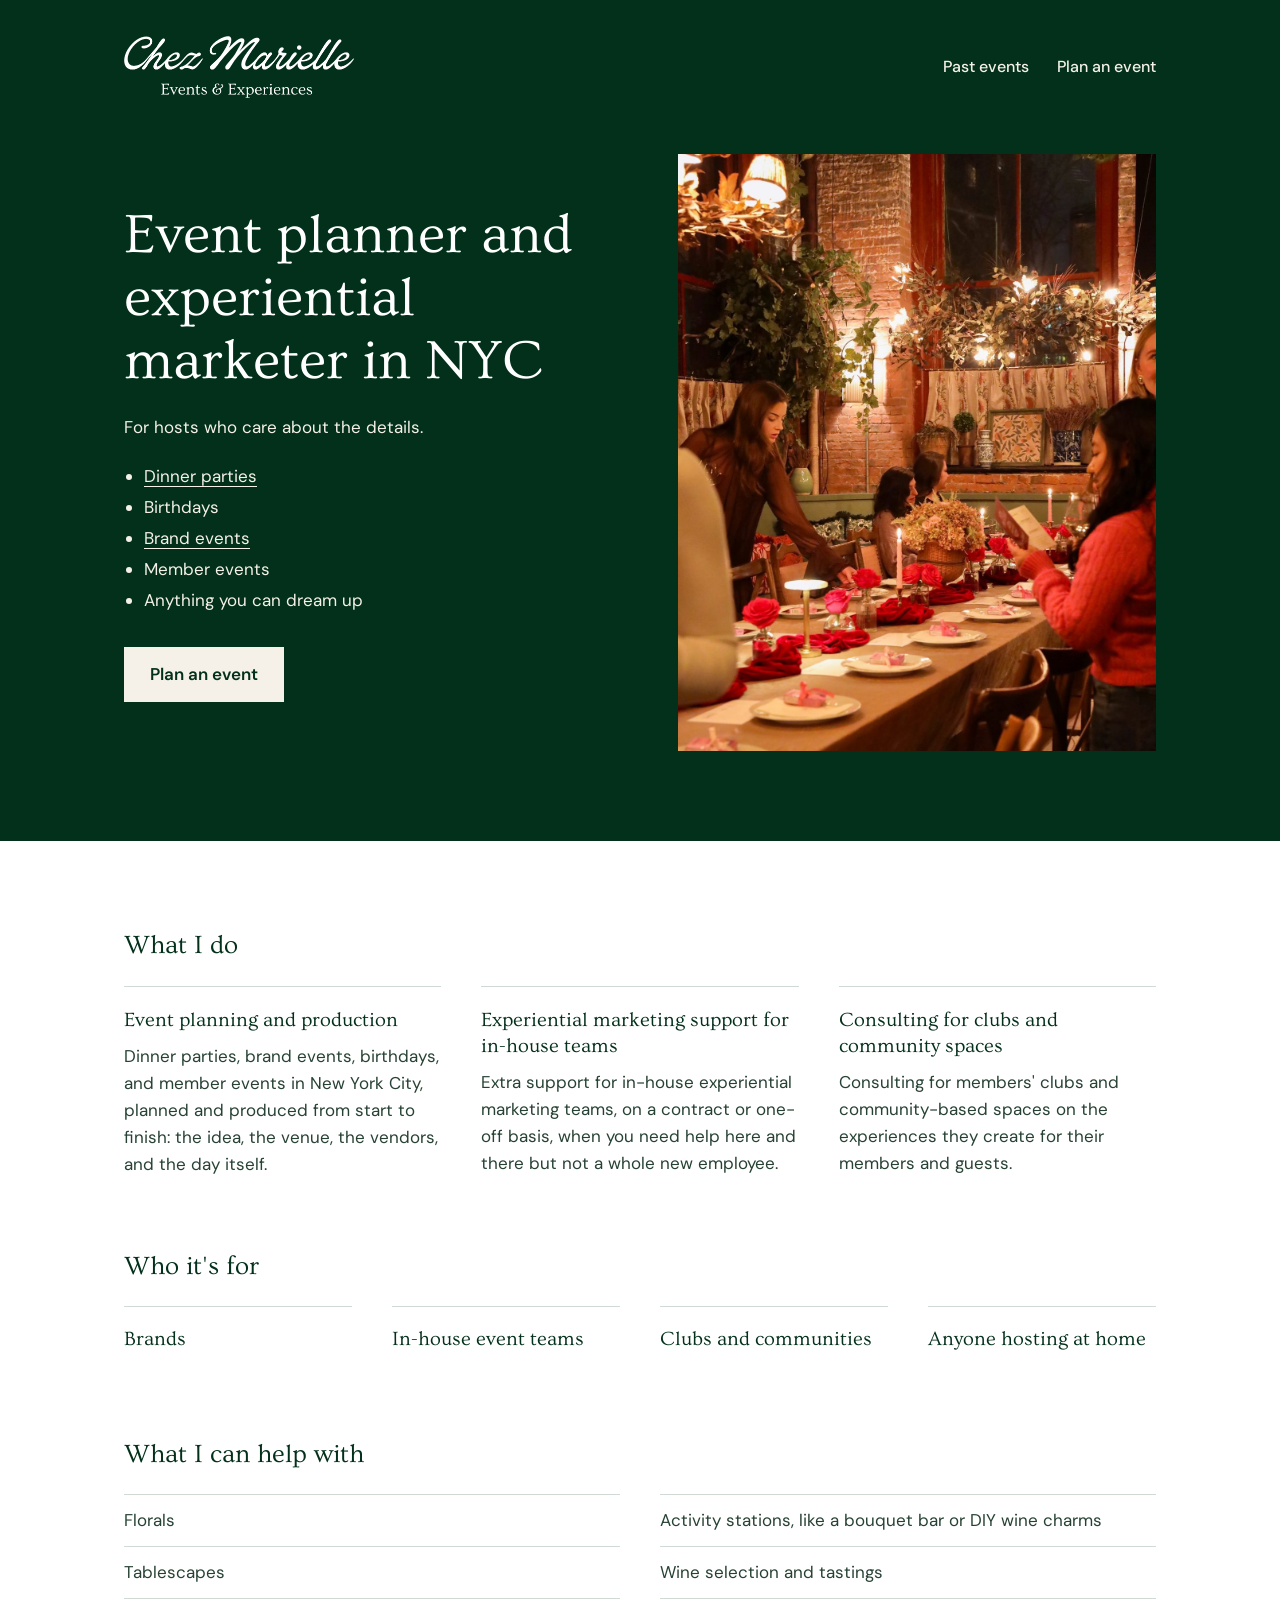
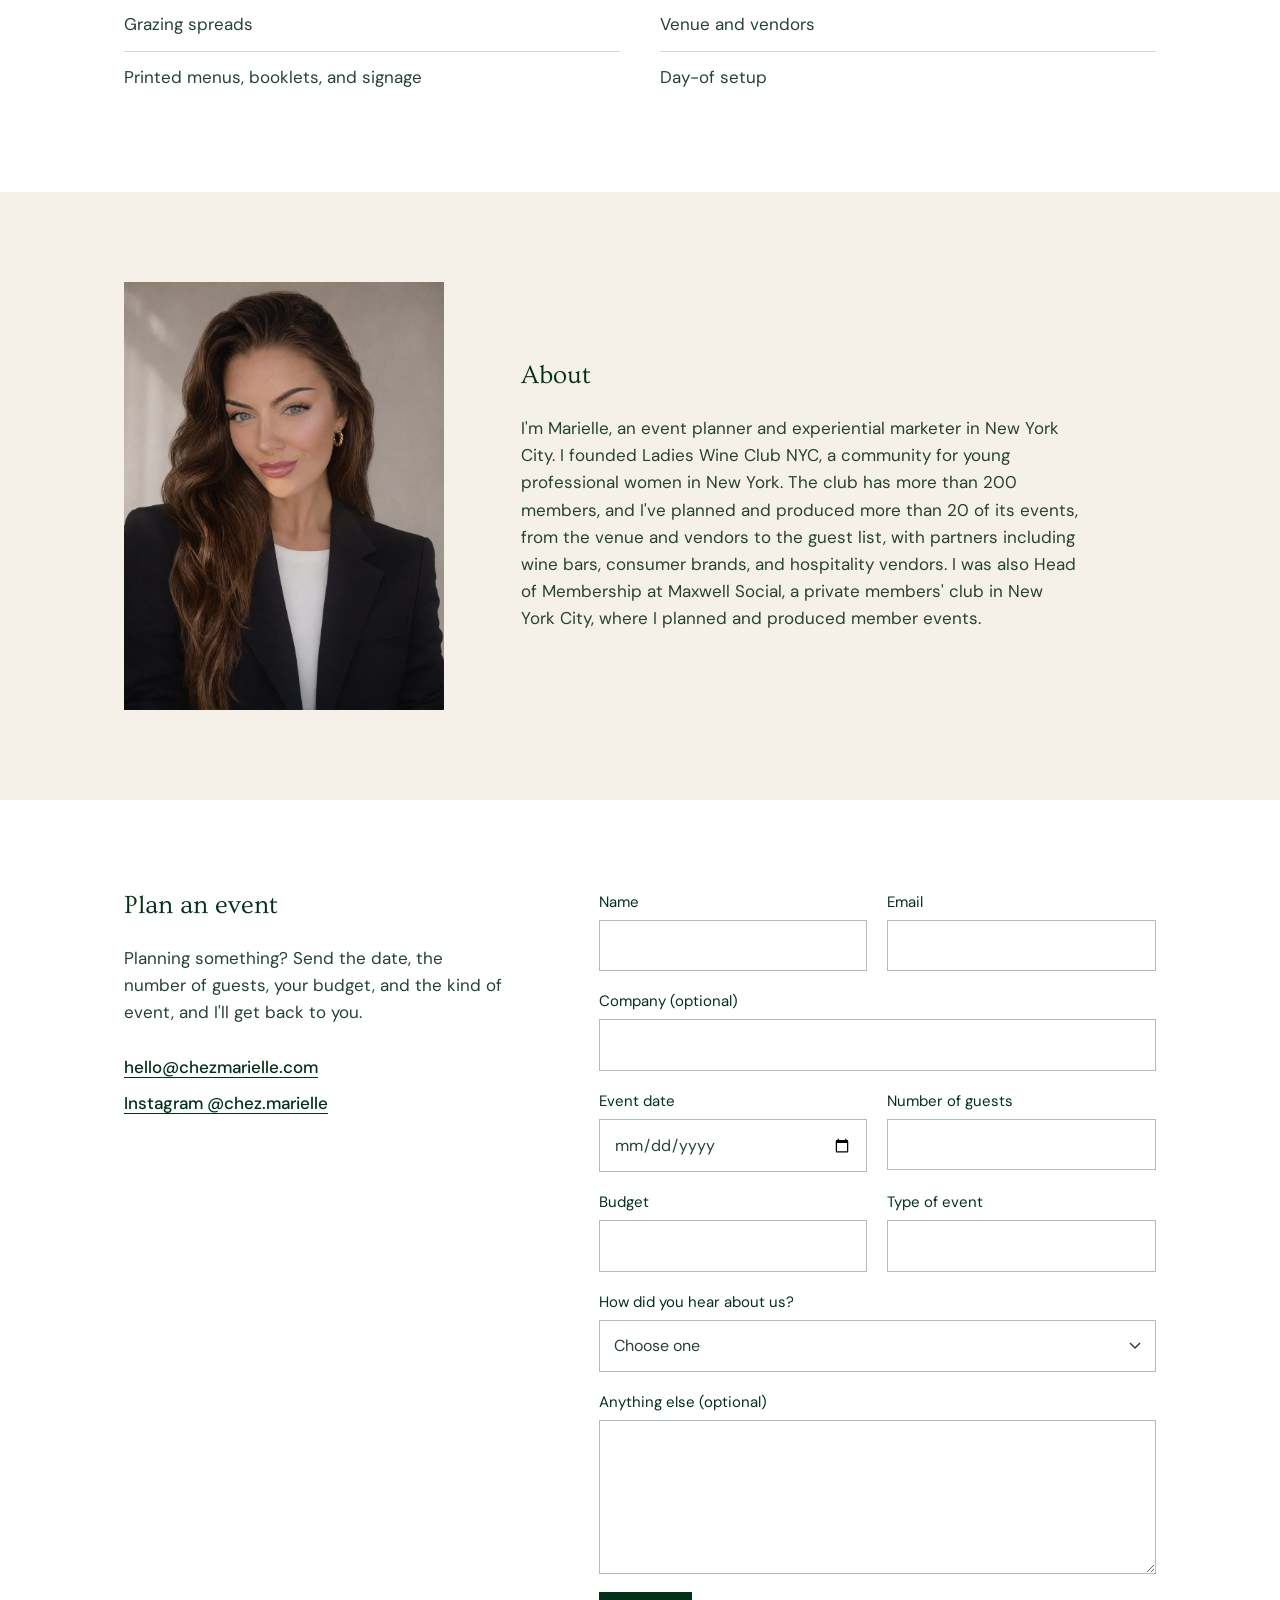
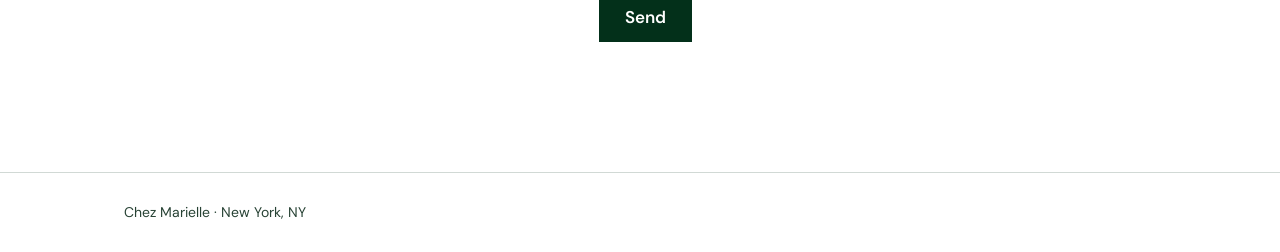
==== index.html @ 8a1fe919 "Brand dinners and experiential marketing page, linked from Brand events on the homepage, plus the ne" ====
<!doctype html>
<html lang="en">
<head>
  <meta charset="utf-8">
  <meta name="viewport" content="width=device-width, initial-scale=1">
  <title>Event planner and experiential marketer in NYC | Chez Marielle</title>
  <meta name="description" content="Event planning and experiential marketing in NYC: dinner parties, brand events, birthdays, and member events, from tablescapes and florals to day-of setup.">
  <link rel="canonical" href="https://chezmarielle.com/">
  <link rel="icon" href="/favicon.ico" sizes="any">
  <link rel="icon" type="image/png" sizes="192x192" href="/icon-192.png">
  <link rel="apple-touch-icon" href="/apple-touch-icon.png">
  <meta name="theme-color" content="#03301A">

  <meta property="og:type" content="website">
  <meta property="og:url" content="https://chezmarielle.com/">
  <meta property="og:title" content="Event planner and experiential marketer in NYC | Chez Marielle">
  <meta property="og:description" content="Event planning and experiential marketing in NYC: dinner parties, brand events, birthdays, and member events, from tablescapes and florals to day-of setup.">
  <meta property="og:image" content="https://chezmarielle.com/images/share.jpg">
  <meta name="twitter:card" content="summary_large_image">

  <link rel="preconnect" href="https://fonts.googleapis.com">
  <link rel="preconnect" href="https://fonts.gstatic.com" crossorigin>
  <link href="https://fonts.googleapis.com/css2?family=DM+Sans:opsz,wght@9..40,400;9..40,500;9..40,600&family=Ovo&display=swap" rel="stylesheet">
  <link rel="stylesheet" href="styles.css?v=5">

  <script type="application/ld+json">
  {
    "@context": "https://schema.org",
    "@type": "WebSite",
    "name": "Chez Marielle",
    "alternateName": "Chez Marielle Events & Experiences",
    "url": "https://chezmarielle.com/"
  }
  </script>
  <script type="application/ld+json">
  {
    "@context": "https://schema.org",
    "@type": "ProfessionalService",
    "@id": "https://chezmarielle.com/#business",
    "name": "Chez Marielle",
    "alternateName": "Chez Marielle Events & Experiences",
    "description": "Event planning and experiential marketing in New York City: dinner parties, brand events, birthdays, and member events, from tablescapes and florals to day-of setup.",
    "url": "https://chezmarielle.com/",
    "email": "hello@chezmarielle.com",
    "image": "https://chezmarielle.com/images/hero-table.jpg",
    "logo": "https://chezmarielle.com/images/chez-marielle-logo.png",
    "address": {
      "@type": "PostalAddress",
      "addressLocality": "New York",
      "addressRegion": "NY",
      "addressCountry": "US"
    },
    "areaServed": { "@type": "City", "name": "New York City" },
    "founder": { "@id": "https://chezmarielle.com/#marielle" },
    "sameAs": ["https://www.instagram.com/chez.marielle/"],
    "knowsAbout": ["Event planning", "Experiential marketing", "Event styling", "Dinner parties", "Brand events", "Member events", "Wine tastings", "Florals", "Tablescapes", "Grazing spreads"],
    "hasOfferCatalog": {
      "@type": "OfferCatalog",
      "name": "What I do",
      "itemListElement": [
        { "@type": "Offer", "itemOffered": { "@type": "Service", "name": "Event planning and production", "description": "Dinner parties, brand events, birthdays, and member events in New York City, planned and produced from start to finish: the idea, the venue, the vendors, and the day itself." } },
        { "@type": "Offer", "itemOffered": { "@type": "Service", "name": "Experiential marketing support for in-house teams", "description": "Extra support for in-house experiential marketing teams, on a contract or one-off basis." } },
        { "@type": "Offer", "itemOffered": { "@type": "Service", "name": "Consulting for clubs and community spaces", "description": "Consulting for members' clubs and community-based spaces on the experiences they create for their members and guests." } }
      ]
    }
  }
  </script>
  <script type="application/ld+json">
  {
    "@context": "https://schema.org",
    "@type": "Person",
    "@id": "https://chezmarielle.com/#marielle",
    "name": "Marielle Folan",
    "jobTitle": "Event planner and experiential marketer",
    "image": "https://chezmarielle.com/images/marielle-folan.jpg",
    "worksFor": { "@id": "https://chezmarielle.com/#business" },
    "description": "Founder of Ladies Wine Club NYC and former Head of Membership at Maxwell Social, a private members' club in New York City."
  }
  </script>
  <script>document.documentElement.classList.add('js');</script>
</head>
<body>

<header class="hero">
  <div class="wrap">
    <div class="topbar">
      <a class="logo" href="/"><img src="images/chez-marielle-logo.png" alt="Chez Marielle Events &amp; Experiences" width="912" height="247"></a>
      <button class="nav-toggle" type="button" aria-expanded="false" aria-controls="site-nav" aria-label="Menu"><span></span><span></span><span></span></button>
      <nav class="nav" id="site-nav" aria-label="Main">
        <a href="/past-events/">Past events</a>
        <a href="#plan">Plan an event</a>
      </nav>
    </div>

    <div class="hero-grid">
      <div class="hero-text">
        <h1>Event planner and experiential marketer in NYC</h1>
        <p class="hero-line">For hosts who care about the details.</p>
        <ul class="event-types">
          <li><a href="/private-dinners/">Dinner parties</a></li>
          <li>Birthdays</li>
          <li><a href="/brand-events/">Brand events</a></li>
          <li>Member events</li>
          <li>Anything you can dream up</li>
        </ul>
        <a class="button" href="#plan">Plan an event</a>
      </div>
      <figure class="hero-photo">
        <img src="images/hero-table.jpg" width="1200" height="1800" fetchpriority="high"
             alt="A long dinner table set with red roses, taper candles, and a small gift on every plate">
      </figure>
    </div>
  </div>
</header>

<main>

  <section class="services" aria-labelledby="what-i-do">
    <div class="wrap">
      <h2 id="what-i-do">What I do</h2>
      <div class="cols three">
        <article>
          <h3>Event planning and production</h3>
          <p>Dinner parties, brand events, birthdays, and member events in New York City, planned and produced from start to finish: the idea, the venue, the vendors, and the day itself.</p>
        </article>
        <article>
          <h3>Experiential marketing support for in-house teams</h3>
          <p>Extra support for in-house experiential marketing teams, on a contract or one-off basis, when you need help here and there but not a whole new employee.</p>
        </article>
        <article>
          <h3>Consulting for clubs and community spaces</h3>
          <p>Consulting for members' clubs and community-based spaces on the experiences they create for their members and guests.</p>
        </article>
      </div>

      <div class="block">
        <h2 id="who-its-for">Who it's for</h2>
        <ul class="tags">
          <li>Brands</li>
          <li>In-house event teams</li>
          <li>Clubs and communities</li>
          <li>Anyone hosting at home</li>
        </ul>
      </div>

      <div class="block">
        <h2 id="help">What I can help with</h2>
        <ul class="help-list">
          <li>Florals</li>
          <li>Tablescapes</li>
          <li>Grazing spreads</li>
          <li>Printed menus, booklets, and signage</li>
          <li>Activity stations, like a bouquet bar or DIY wine charms</li>
          <li>Wine selection and tastings</li>
          <li>Venue and vendors</li>
          <li>Day-of setup</li>
        </ul>
      </div>
    </div>
  </section>

  <section class="about" aria-labelledby="about">
    <div class="wrap about-grid">
      <figure class="about-photo">
        <img src="images/marielle-folan.jpg" width="896" height="1200" alt="Marielle Folan" loading="lazy">
      </figure>
      <div>
        <h2 id="about">About</h2>
        <p>I'm Marielle, an event planner and experiential marketer in New York City. I founded Ladies Wine Club NYC, a community for young professional women in New York. The club has more than 200 members, and I've planned and produced more than 20 of its events, from the venue and vendors to the guest list, with partners including wine bars, consumer brands, and hospitality vendors. I was also Head of Membership at Maxwell Social, a private members' club in New York City, where I planned and produced member events.</p>
      </div>
    </div>
  </section>

  <section class="contact" id="plan" aria-labelledby="plan-heading">
    <div class="wrap contact-grid">
      <div class="contact-intro">
        <h2 id="plan-heading">Plan an event</h2>
        <p>Planning something? Send the date, the number of guests, your budget, and the kind of event, and I'll get back to you.</p>
        <ul class="links">
          <li><a href="mailto:hello@chezmarielle.com">hello@chezmarielle.com</a></li>
          <li><a href="https://www.instagram.com/chez.marielle/" rel="me">Instagram @chez.marielle</a></li>
        </ul>
      </div>

      <form class="inquiry" id="inquiry" novalidate>
        <input type="checkbox" name="botcheck" class="honeypot" tabindex="-1" autocomplete="off" aria-hidden="true">
        <div class="field half"><label for="f-name">Name</label><input id="f-name" name="name" type="text" autocomplete="name" required></div>
        <div class="field half"><label for="f-email">Email</label><input id="f-email" name="email" type="email" autocomplete="email" required></div>
        <div class="field"><label for="f-company">Company (optional)</label><input id="f-company" name="company" type="text" autocomplete="organization"></div>
        <div class="field half"><label for="f-date">Event date</label><input id="f-date" name="event_date" type="date"></div>
        <div class="field half"><label for="f-guests">Number of guests</label><input id="f-guests" name="number_of_guests" type="text" inputmode="numeric"></div>
        <div class="field half"><label for="f-budget">Budget</label><input id="f-budget" name="budget" type="text"></div>
        <div class="field half"><label for="f-type">Type of event</label><input id="f-type" name="type_of_event" type="text"></div>
        <div class="field"><label for="f-heard">How did you hear about us?</label>
          <select id="f-heard" name="how_did_you_hear" required>
            <option value="">Choose one</option>
            <option>Google</option>
            <option>Instagram</option>
            <option>Friend</option>
            <option>An event</option>
            <option>Other</option>
          </select>
        </div>
        <div class="field" id="field-referred" hidden><label for="f-referred">Who referred you?</label><input id="f-referred" name="referred_by" type="text" required disabled></div>
        <div class="field" id="field-event" hidden><label for="f-event">Tell us more</label><input id="f-event" name="which_event" type="text" required disabled></div>
        <div class="field" id="field-heard-other" hidden><label for="f-heard-other">Tell us more</label><input id="f-heard-other" name="heard_about_us_other" type="text" required disabled></div>
        <div class="field"><label for="f-message">Anything else (optional)</label><textarea id="f-message" name="message" rows="5"></textarea></div>
        <div class="field">
          <button class="button dark" type="submit">Send</button>
          <p class="form-status" role="status" aria-live="polite"></p>
        </div>
      </form>
    </div>
  </section>

</main>

<footer class="footer">
  <div class="wrap">Chez Marielle · New York, NY</div>
</footer>

<script src="main.js?v=3" defer></script>
</body>
</html>
---- styles.css ----
/* Chez Marielle — colours and fonts carried over from the Canva site */
:root {
  --green: #03301A;
  --cream: #F5F1E8;
  --ink: #274234;
  --white: #FFFFFF;
  --line: rgba(3, 48, 26, 0.18);
  --serif: 'Ovo', Georgia, 'Times New Roman', serif;
  --sans: 'DM Sans', system-ui, -apple-system, 'Segoe UI', sans-serif;
  --gutter: clamp(20px, 5vw, 64px);
  --section: clamp(56px, 7vw, 96px);
}

* { box-sizing: border-box; }
html { scroll-behavior: smooth; }
body {
  margin: 0;
  font-family: var(--sans);
  font-size: 17px;
  line-height: 1.6;
  color: var(--ink);
  background: var(--white);
  -webkit-font-smoothing: antialiased;
}
img { display: block; max-width: 100%; height: auto; }
figure { margin: 0; }
h1, h2, h3 { font-family: var(--serif); font-weight: 400; color: var(--green); margin: 0; }
h2 { font-size: 26px; line-height: 1.2; margin-bottom: 24px; }
h3 { font-size: 20px; line-height: 1.3; margin-bottom: 10px; }
p { margin: 0; }
a { color: inherit; }

.wrap { max-width: 1160px; margin: 0 auto; padding: 0 var(--gutter); }

/* Buttons */
.button {
  display: inline-block;
  font-family: var(--sans);
  font-size: 17px;
  font-weight: 600;
  text-decoration: none;
  background: var(--cream);
  color: var(--green);
  border: 0;
  padding: 14px 26px;
  cursor: pointer;
}
.button.dark { background: var(--green); color: var(--white); }
.button:focus-visible, a:focus-visible, input:focus-visible, textarea:focus-visible, select:focus-visible { outline: 2px solid #8A7652; outline-offset: 2px; }

/* Hero */
.hero { background: var(--green); color: var(--cream); padding: 36px 0 var(--section); }
.logo img { width: 230px; }
.topbar { display: flex; align-items: center; justify-content: space-between; gap: 24px; }
.nav { display: flex; gap: 28px; }
.nav a { color: var(--cream); text-decoration: none; font-weight: 500; font-size: 16px; }
.nav a:hover, .nav a[aria-current="page"] { text-decoration: underline; text-underline-offset: 6px; }

/* Menu button: phone only */
.nav-toggle {
  display: none;
  flex-direction: column;
  justify-content: center;
  gap: 6px;
  width: 44px;
  height: 44px;
  padding: 10px;
  margin-right: -10px;
  background: none;
  border: 0;
  cursor: pointer;
}
.nav-toggle span { display: block; height: 2px; background: var(--cream); transition: transform 0.2s, opacity 0.2s; }
.nav-toggle[aria-expanded="true"] span:nth-child(1) { transform: translateY(8px) rotate(45deg); }
.nav-toggle[aria-expanded="true"] span:nth-child(2) { opacity: 0; }
.nav-toggle[aria-expanded="true"] span:nth-child(3) { transform: translateY(-8px) rotate(-45deg); }
.nav-toggle:focus-visible { outline: 2px solid #8A7652; outline-offset: 2px; }
.hero-grid {
  display: grid;
  grid-template-columns: 1fr 1fr;
  gap: clamp(32px, 6vw, 88px);
  align-items: center;
  margin-top: clamp(32px, 5vw, 56px);
}
.hero h1 { color: var(--white); font-size: clamp(38px, 5vw, 56px); line-height: 1.13; }
.hero-line { margin-top: 20px; }
.event-types { margin: 22px 0 32px; padding-left: 20px; }
.event-types li { margin: 4px 0; }
.event-types a { color: inherit; text-underline-offset: 4px; }
.hero-photo img { width: 100%; aspect-ratio: 4 / 5; object-fit: cover; object-position: center 40%; }

/* What I do / Who it's for / What I can help with */
.services { padding: var(--section) 0; }
.cols { display: grid; gap: 40px; }
.cols.three { grid-template-columns: repeat(3, 1fr); }
.cols article { border-top: 1px solid var(--line); padding-top: 20px; }
.block { margin-top: clamp(48px, 6vw, 72px); }
.tags, .help-list { list-style: none; margin: 0; padding: 0; display: grid; column-gap: 40px; }
.tags { grid-template-columns: repeat(4, 1fr); }
.help-list { grid-template-columns: 1fr 1fr; grid-auto-flow: column; grid-template-rows: repeat(4, auto); }
.tags li, .help-list li { padding: 12px 0; border-top: 1px solid var(--line); }
.tags li { font-family: var(--serif); font-size: 20px; color: var(--green); padding-top: 16px; }

/* Past events page */
.page-head { background: var(--green); color: var(--cream); padding: 36px 0 clamp(40px, 5vw, 64px); }
.page-head h1 { color: var(--white); font-size: clamp(38px, 5vw, 56px); line-height: 1.13; margin-top: clamp(32px, 5vw, 56px); }
.event { padding: var(--section) 0; }
.event:nth-of-type(even) { background: var(--cream); }
.event-text { max-width: 680px; margin-bottom: 32px; }
.event .loc { display: flex; align-items: center; gap: 6px; font-size: 15px; font-weight: 500; color: #8A7652; margin-bottom: 8px; }
.event .loc svg { width: 1em; height: 1em; flex: none; }
.event h2 { font-size: clamp(28px, 3.4vw, 38px); margin-bottom: 8px; }
.event .details { font-size: 15px; color: #8A7652; margin-bottom: 16px; }
.mosaic { display: grid; grid-template-columns: repeat(4, 1fr); gap: 12px; }
.mosaic img { width: 100%; aspect-ratio: 4 / 5; object-fit: cover; }
.mosaic .lead { grid-column: span 2; grid-row: span 2; height: 100%; aspect-ratio: auto; }
.mosaic .wide { grid-column: span 2; height: 100%; aspect-ratio: auto; }
.mosaic.pair img { grid-column: span 2; }
.mosaic.trio { grid-template-columns: repeat(3, 1fr); }

/* About */
.about { background: var(--cream); padding: var(--section) 0; }
.about-grid { display: grid; grid-template-columns: 320px 1fr; gap: clamp(32px, 6vw, 80px); align-items: center; }
.about-photo img { width: 100%; }
.about p { max-width: 560px; }

/* Plan an event */
.contact { padding: var(--section) 0; }
.contact-grid { display: grid; grid-template-columns: 1fr 1.4fr; gap: clamp(32px, 6vw, 80px); align-items: start; }
.contact-intro p { max-width: 380px; }
.contact-line { max-width: 520px; margin-bottom: 28px; }
.links { list-style: none; padding: 0; margin: 28px 0 0; }
.links li { margin: 8px 0; }
.links a { color: var(--green); font-weight: 500; text-underline-offset: 4px; }

.inquiry { display: grid; grid-template-columns: 1fr 1fr; gap: 18px 20px; }
.field { grid-column: 1 / -1; display: flex; flex-direction: column; }
.field[hidden] { display: none; }
.field.half { grid-column: span 1; }
label { font-size: 15px; color: var(--green); margin-bottom: 6px; }
input, textarea, select {
  font: inherit;
  font-size: 16px;
  color: var(--ink);
  border: 1px solid rgba(39, 66, 52, 0.35);
  border-radius: 0;
  padding: 12px 14px;
  background: var(--white);
  width: 100%;
}
textarea { resize: vertical; }
select {
  appearance: none;
  -webkit-appearance: none;
  padding-right: 40px;
  background: var(--white) url("data:image/svg+xml,%3Csvg xmlns='http://www.w3.org/2000/svg' width='12' height='8' viewBox='0 0 12 8'%3E%3Cpath d='M1 1l5 5 5-5' fill='none' stroke='%23274234' stroke-width='1.5'/%3E%3C/svg%3E") no-repeat right 14px center;
}
.honeypot { position: absolute; left: -9999px; width: 1px; height: 1px; opacity: 0; }
.field .button { align-self: flex-start; }
.form-status { margin-top: 14px; min-height: 1.6em; }

/* Service pages: numbered steps and the closing call to action */
.steps { list-style: none; margin: 0; padding: 0; display: grid; grid-template-columns: repeat(4, 1fr); gap: 40px; counter-reset: step; }
.steps li { border-top: 1px solid var(--line); padding-top: 20px; counter-increment: step; }
.steps li::before { content: counter(step); display: block; font-family: var(--serif); font-size: 28px; color: var(--green); margin-bottom: 8px; }
.hero-cta { margin-top: 32px; }
.hero-pair { display: grid; grid-template-columns: 1fr 1fr; gap: 12px; }
.hero-pair img { width: 100%; aspect-ratio: 4 / 5; object-fit: cover; }
.split { display: grid; grid-template-columns: 1.5fr 1fr; gap: clamp(32px, 6vw, 80px); align-items: start; }
.split img { width: 100%; aspect-ratio: 4 / 5; object-fit: cover; }
.lead-text { max-width: 680px; }
.lead-text a { color: var(--green); text-underline-offset: 4px; }
.split .help-list { grid-template-columns: 1fr; grid-auto-flow: row; grid-template-rows: none; }
.cta { background: var(--cream); padding: var(--section) 0; }
.cta p { max-width: 560px; margin-bottom: 28px; }

/* Footer */
.footer { border-top: 1px solid var(--line); padding: 28px 0; font-size: 14px; }

/* Tablet */
@media (max-width: 900px) {
  .cols.three { grid-template-columns: 1fr; gap: 28px; }
  .steps { grid-template-columns: 1fr 1fr; gap: 28px; }
  .tags { grid-template-columns: 1fr 1fr; }
  .contact-grid { grid-template-columns: 1fr; }
  .split { grid-template-columns: 1fr; }
  .split img { max-width: 420px; }
}

/* Phone */
@media (max-width: 700px) {
  .hero { padding-top: 24px; }
  .logo img { width: 180px; }
  .hero-grid { grid-template-columns: 1fr; gap: 32px; margin-top: 28px; }
  .hero-photo img { aspect-ratio: 4 / 5; }
  .help-list { grid-template-columns: 1fr; grid-auto-flow: row; grid-template-rows: none; }
  .steps { grid-template-columns: 1fr; }
  .topbar { position: relative; }
  .nav { gap: 22px; }
  /* With the script running, the menu folds behind the button. Without it, the links stay visible. */
  .js .nav-toggle { display: flex; position: relative; z-index: 21; }
  /* The menu slides in from the right and covers three quarters of the screen. */
  .js .nav {
    position: fixed;
    top: 0;
    right: 0;
    bottom: 0;
    z-index: 20;
    width: 75vw;
    flex-direction: column;
    gap: 0;
    padding: 96px 28px 32px;
    background: var(--green);
    box-shadow: -8px 0 24px rgba(0, 0, 0, 0.25);
    transform: translateX(100%);
    visibility: hidden;
    transition: transform 0.3s ease, visibility 0s linear 0.3s;
  }
  .js .nav.open { transform: none; visibility: visible; transition: transform 0.3s ease, visibility 0s; }
  .js .nav a { font-family: var(--serif); font-size: 26px; font-weight: 400; padding: 16px 0; border-bottom: 1px solid rgba(245, 241, 232, 0.25); }
  .js .nav a:first-child { border-top: 1px solid rgba(245, 241, 232, 0.25); }
  /* The rest of the page dims behind the open menu; tapping it closes the menu. */
  html.menu-open { overflow: hidden; }
  html.menu-open body::after { content: ""; position: fixed; inset: 0; z-index: 19; background: rgba(0, 0, 0, 0.45); }
  .mosaic { grid-template-columns: 1fr 1fr; gap: 8px; }
  .mosaic .lead { grid-row: auto; height: auto; aspect-ratio: 4 / 5; }
  .mosaic .wide { height: auto; aspect-ratio: 8 / 5; }
  .mosaic.pair img { grid-column: auto; }
  .mosaic.trio { grid-template-columns: 1fr 1fr; }
  .mosaic.trio img:first-child { grid-column: span 2; }
  .about-grid { grid-template-columns: 1fr; }
  .about-photo { max-width: 300px; }
  .inquiry { grid-template-columns: 1fr; }
  .field.half { grid-column: 1 / -1; }
}

/* No sliding for people who turn off motion */
@media (prefers-reduced-motion: reduce) {
  .nav, .nav-toggle span { transition: none !important; }
}
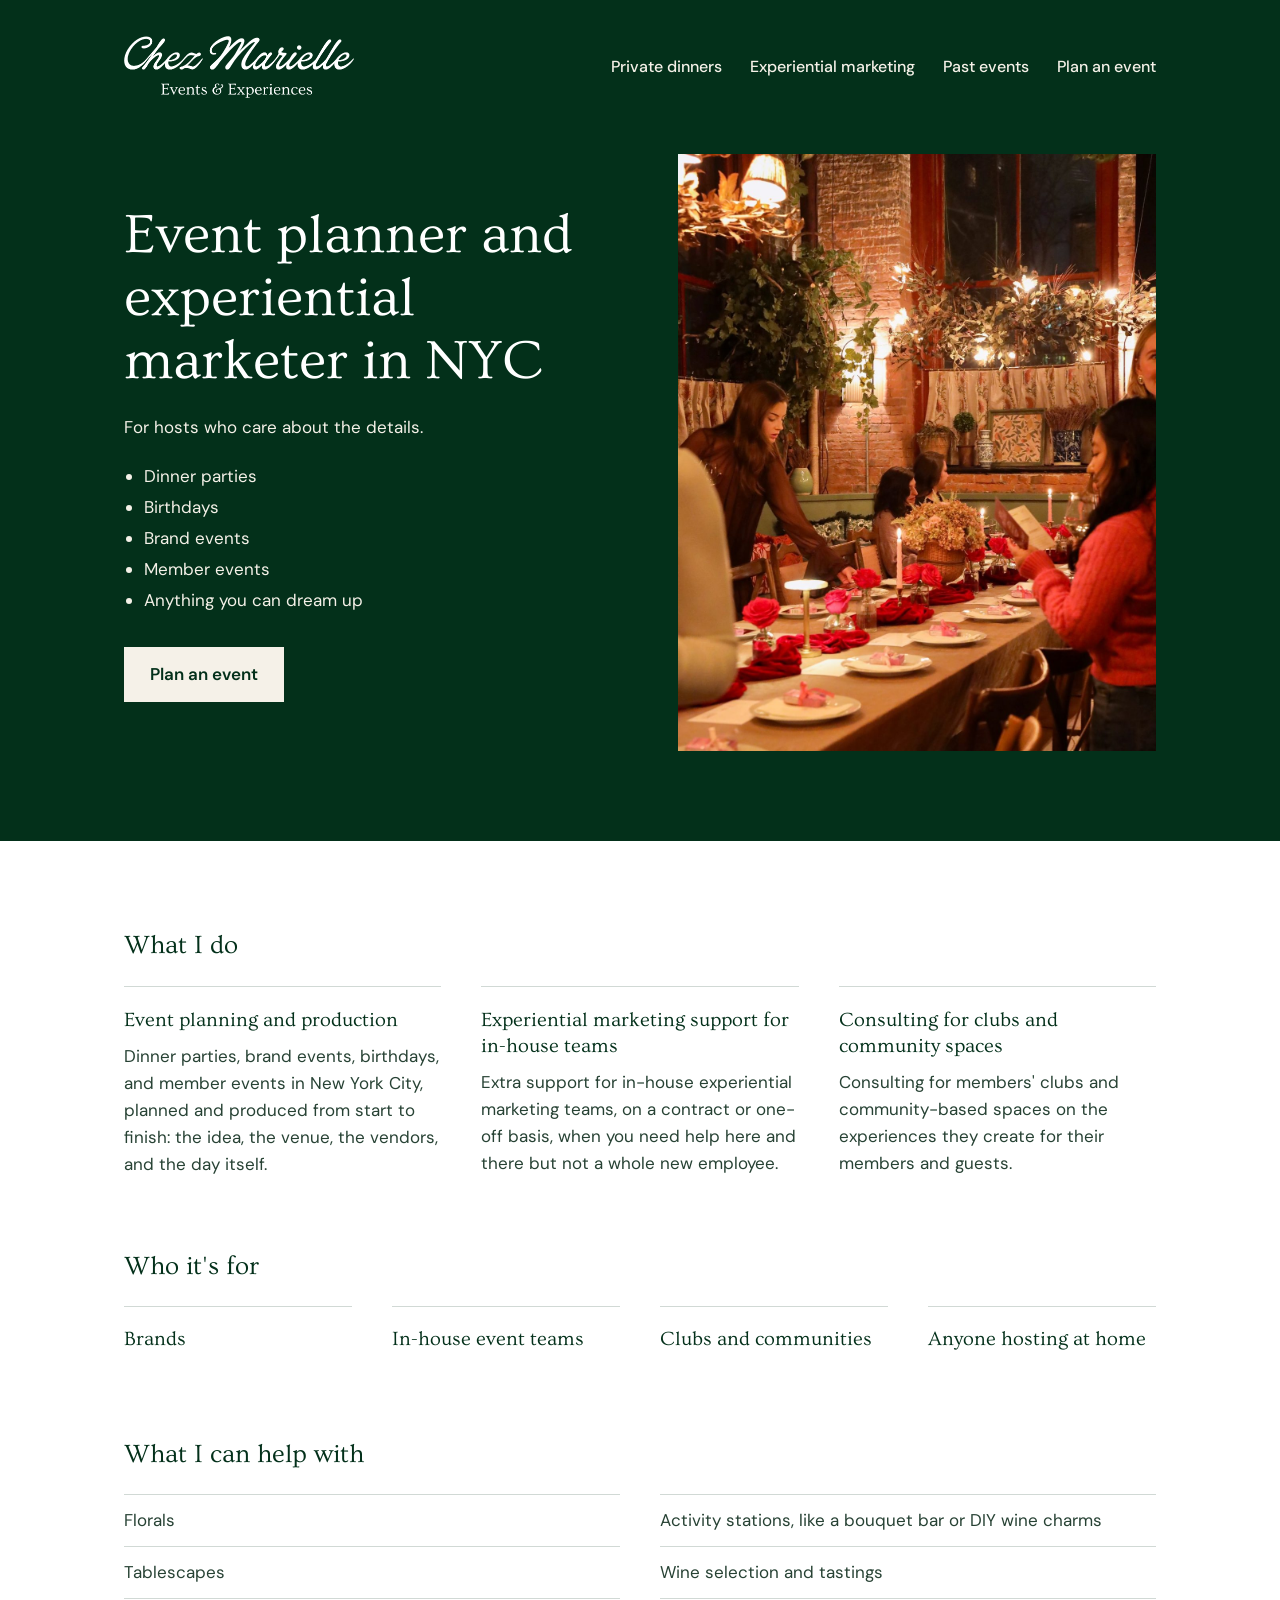
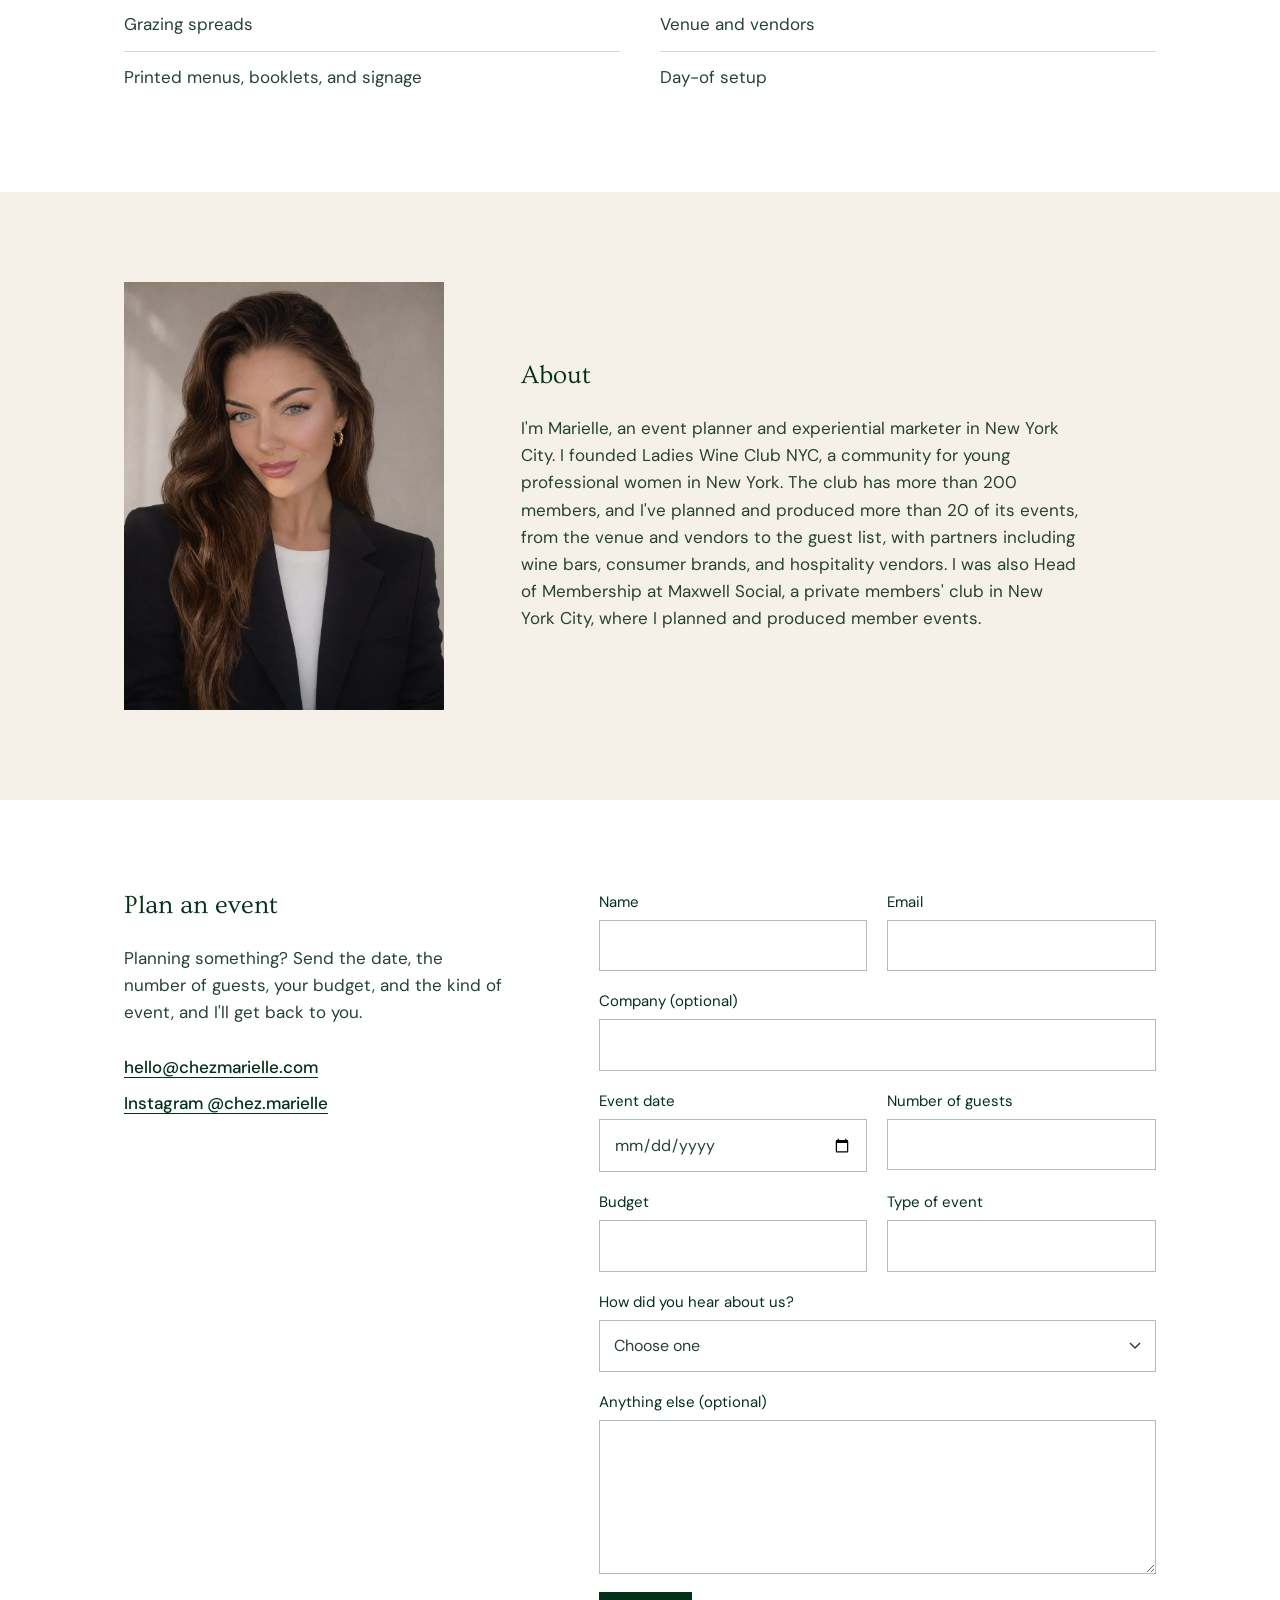
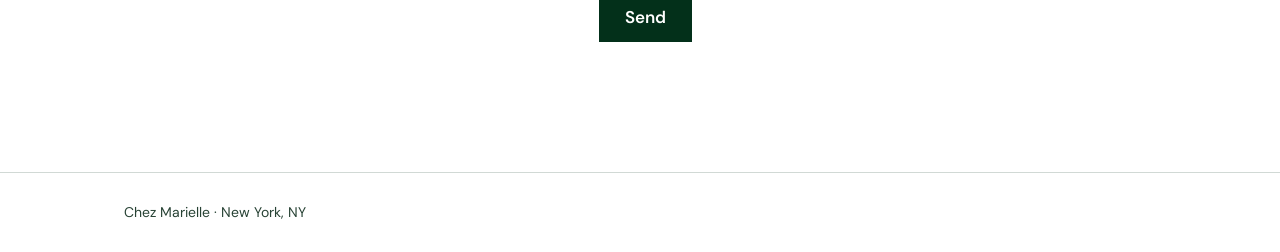
==== commit f97b0efc: "Menu: Private dinners and Experiential marketing on every page, slide-out menu below laptop width, n" ====
--- a/index.html
+++ b/index.html
@@ -21,7 +21,7 @@
   <link rel="preconnect" href="https://fonts.googleapis.com">
   <link rel="preconnect" href="https://fonts.gstatic.com" crossorigin>
   <link href="https://fonts.googleapis.com/css2?family=DM+Sans:opsz,wght@9..40,400;9..40,500;9..40,600&family=Ovo&display=swap" rel="stylesheet">
-  <link rel="stylesheet" href="styles.css?v=5">
+  <link rel="stylesheet" href="styles.css?v=6">
 
   <script type="application/ld+json">
   {
@@ -87,6 +87,8 @@
       <a class="logo" href="/"><img src="images/chez-marielle-logo.png" alt="Chez Marielle Events &amp; Experiences" width="912" height="247"></a>
       <button class="nav-toggle" type="button" aria-expanded="false" aria-controls="site-nav" aria-label="Menu"><span></span><span></span><span></span></button>
       <nav class="nav" id="site-nav" aria-label="Main">
+        <a href="/private-dinners/">Private dinners</a>
+        <a href="/brand-events/">Experiential marketing</a>
         <a href="/past-events/">Past events</a>
         <a href="#plan">Plan an event</a>
       </nav>
@@ -97,9 +99,9 @@
         <h1>Event planner and experiential marketer in NYC</h1>
         <p class="hero-line">For hosts who care about the details.</p>
         <ul class="event-types">
-          <li><a href="/private-dinners/">Dinner parties</a></li>
+          <li>Dinner parties</li>
           <li>Birthdays</li>
-          <li><a href="/brand-events/">Brand events</a></li>
+          <li>Brand events</li>
           <li>Member events</li>
           <li>Anything you can dream up</li>
         </ul>
--- a/styles.css
+++ b/styles.css
@@ -53,7 +53,7 @@
 .logo img { width: 230px; }
 .topbar { display: flex; align-items: center; justify-content: space-between; gap: 24px; }
 .nav { display: flex; gap: 28px; }
-.nav a { color: var(--cream); text-decoration: none; font-weight: 500; font-size: 16px; }
+.nav a { color: var(--cream); text-decoration: none; font-weight: 500; font-size: 16px; white-space: nowrap; }
 .nav a:hover, .nav a[aria-current="page"] { text-decoration: underline; text-underline-offset: 6px; }
 
 /* Menu button: phone only */
@@ -86,7 +86,6 @@
 .hero-line { margin-top: 20px; }
 .event-types { margin: 22px 0 32px; padding-left: 20px; }
 .event-types li { margin: 4px 0; }
-.event-types a { color: inherit; text-underline-offset: 4px; }
 .hero-photo img { width: 100%; aspect-ratio: 4 / 5; object-fit: cover; object-position: center 40%; }
 
 /* What I do / Who it's for / What I can help with */
@@ -187,14 +186,8 @@
   .split img { max-width: 420px; }
 }
 
-/* Phone */
-@media (max-width: 700px) {
-  .hero { padding-top: 24px; }
-  .logo img { width: 180px; }
-  .hero-grid { grid-template-columns: 1fr; gap: 32px; margin-top: 28px; }
-  .hero-photo img { aspect-ratio: 4 / 5; }
-  .help-list { grid-template-columns: 1fr; grid-auto-flow: row; grid-template-rows: none; }
-  .steps { grid-template-columns: 1fr; }
+/* Menu button: phones and tablets */
+@media (max-width: 960px) {
   .topbar { position: relative; }
   .nav { gap: 22px; }
   /* With the script running, the menu folds behind the button. Without it, the links stay visible. */
@@ -206,7 +199,7 @@
     right: 0;
     bottom: 0;
     z-index: 20;
-    width: 75vw;
+    width: min(75vw, 420px);
     flex-direction: column;
     gap: 0;
     padding: 96px 28px 32px;
@@ -217,11 +210,21 @@
     transition: transform 0.3s ease, visibility 0s linear 0.3s;
   }
   .js .nav.open { transform: none; visibility: visible; transition: transform 0.3s ease, visibility 0s; }
-  .js .nav a { font-family: var(--serif); font-size: 26px; font-weight: 400; padding: 16px 0; border-bottom: 1px solid rgba(245, 241, 232, 0.25); }
+  .js .nav a { font-family: var(--serif); font-size: 26px; font-weight: 400; line-height: 1.25; padding: 16px 0; border-bottom: 1px solid rgba(245, 241, 232, 0.25); white-space: normal; }
   .js .nav a:first-child { border-top: 1px solid rgba(245, 241, 232, 0.25); }
   /* The rest of the page dims behind the open menu; tapping it closes the menu. */
   html.menu-open { overflow: hidden; }
   html.menu-open body::after { content: ""; position: fixed; inset: 0; z-index: 19; background: rgba(0, 0, 0, 0.45); }
+}
+
+/* Phone */
+@media (max-width: 700px) {
+  .hero { padding-top: 24px; }
+  .logo img { width: 180px; }
+  .hero-grid { grid-template-columns: 1fr; gap: 32px; margin-top: 28px; }
+  .hero-photo img { aspect-ratio: 4 / 5; }
+  .help-list { grid-template-columns: 1fr; grid-auto-flow: row; grid-template-rows: none; }
+  .steps { grid-template-columns: 1fr; }
   .mosaic { grid-template-columns: 1fr 1fr; gap: 8px; }
   .mosaic .lead { grid-row: auto; height: auto; aspect-ratio: 4 / 5; }
   .mosaic .wide { height: auto; aspect-ratio: 8 / 5; }
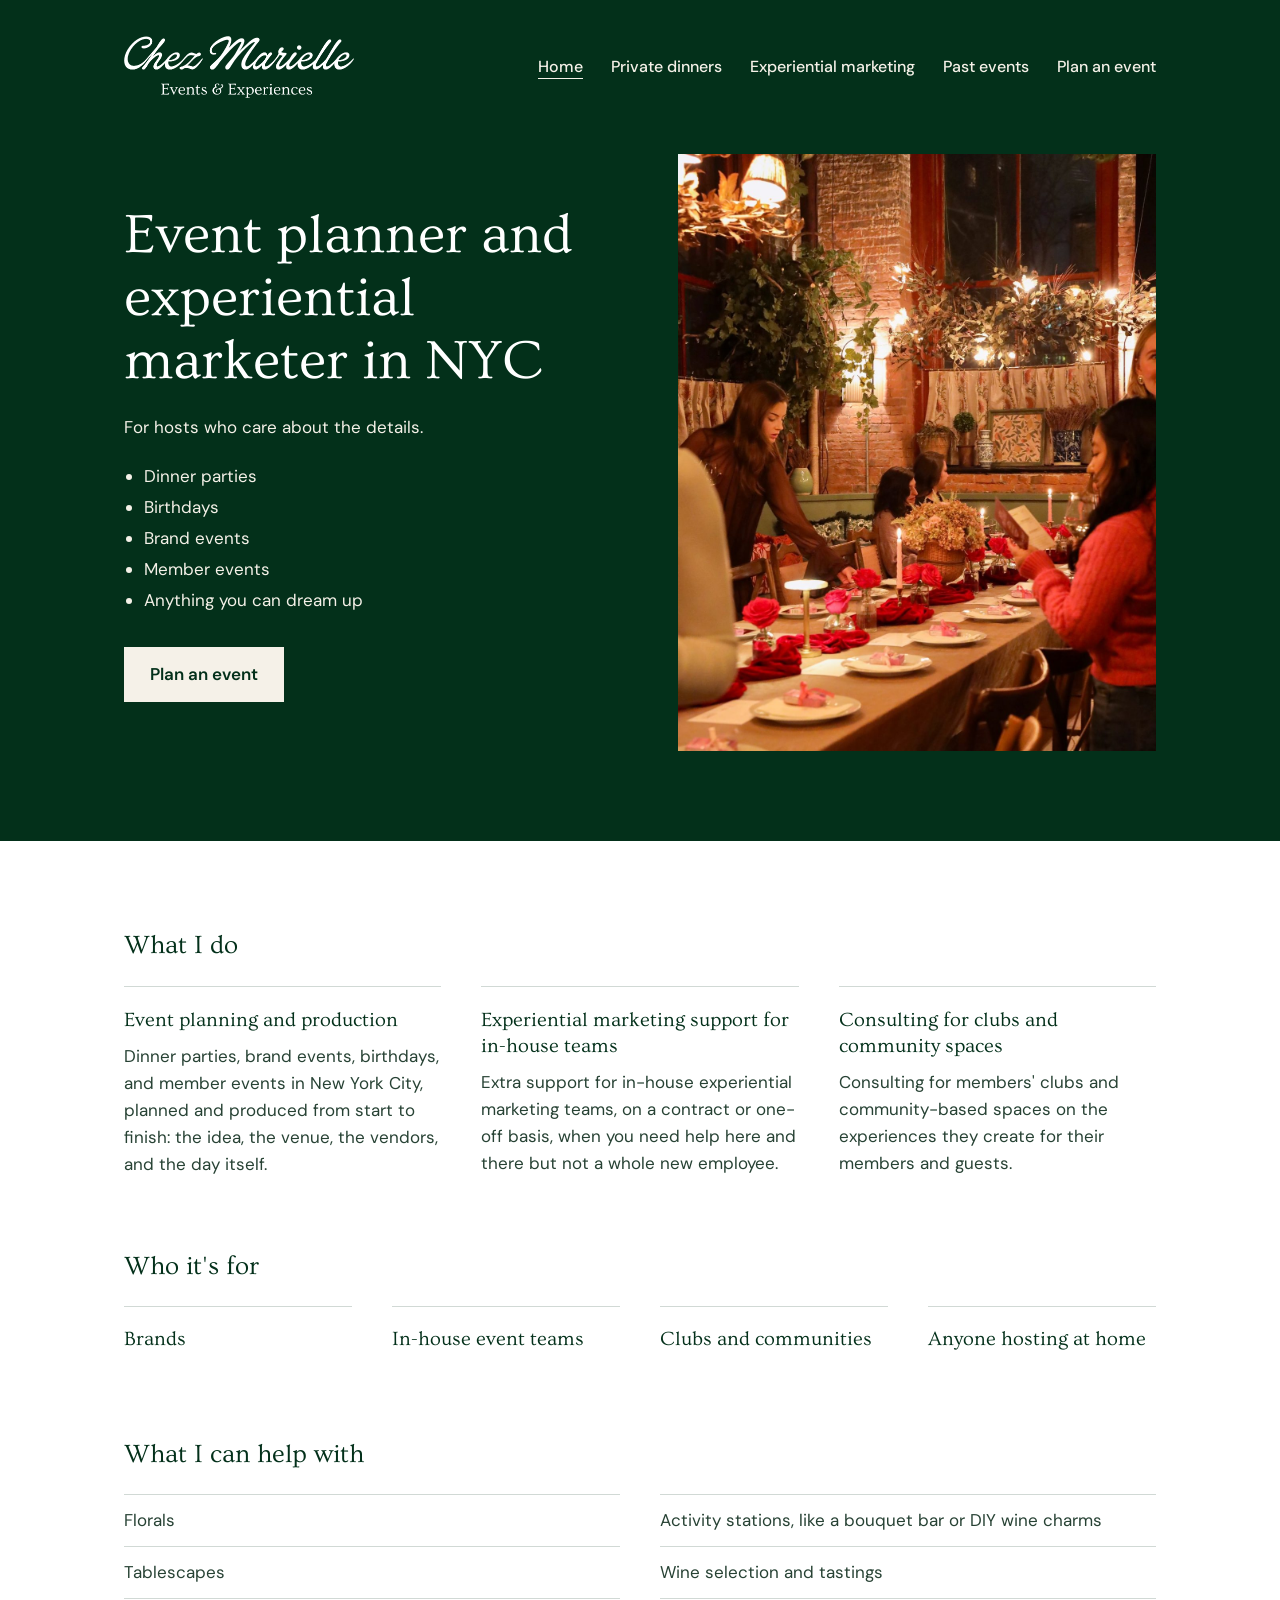
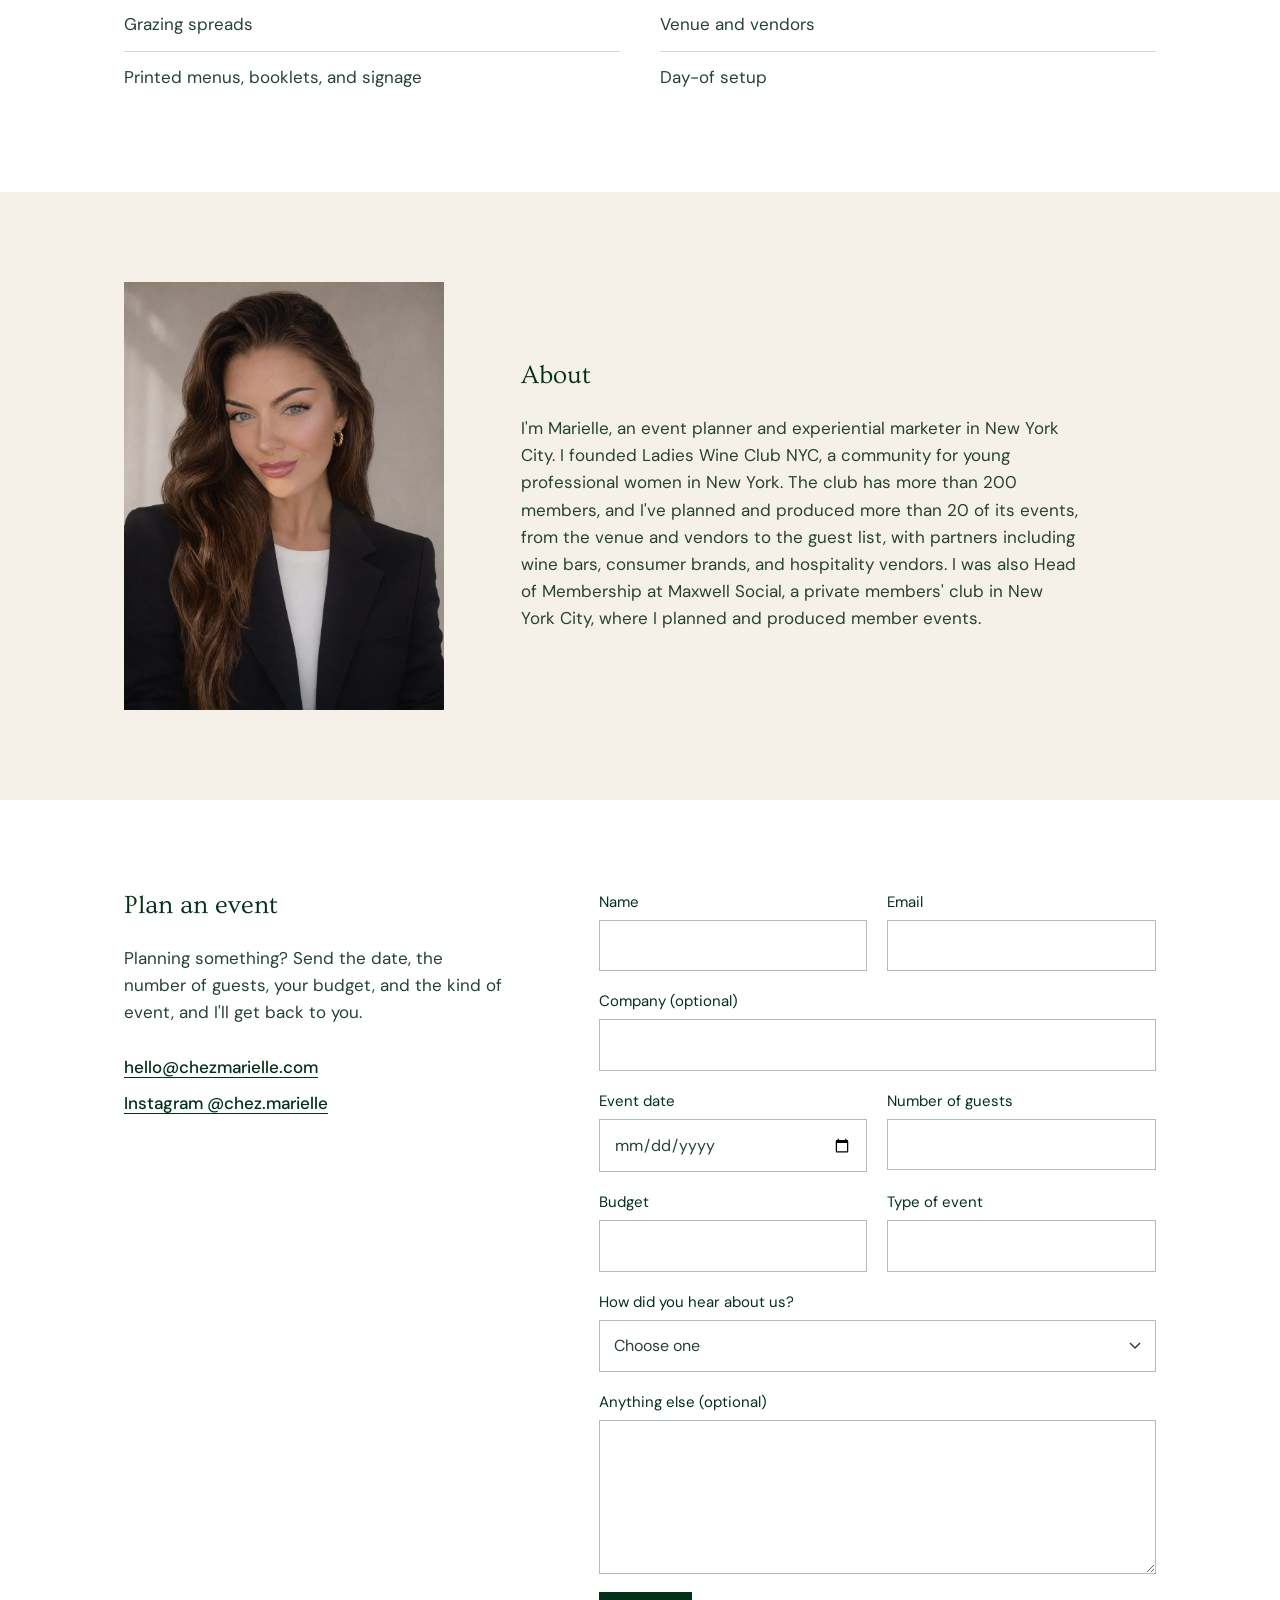
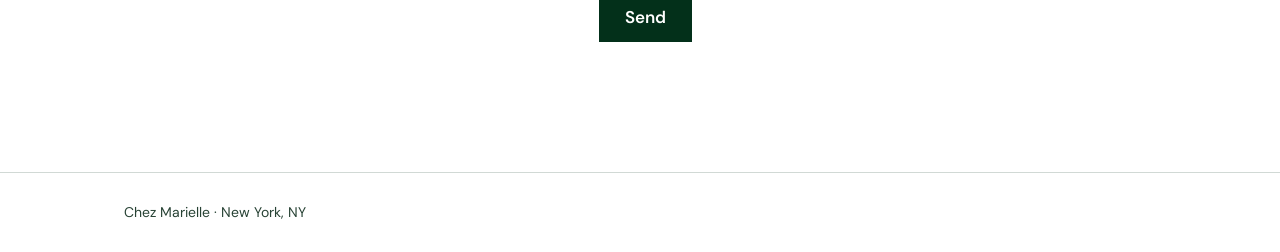
==== commit bc7ea347: "Menu: Home first on every page, underlined on the homepage Co-Authored-By: Claude Opus 5.5 <noreply@" ====
--- a/index.html
+++ b/index.html
@@ -87,6 +87,7 @@
       <a class="logo" href="/"><img src="images/chez-marielle-logo.png" alt="Chez Marielle Events &amp; Experiences" width="912" height="247"></a>
       <button class="nav-toggle" type="button" aria-expanded="false" aria-controls="site-nav" aria-label="Menu"><span></span><span></span><span></span></button>
       <nav class="nav" id="site-nav" aria-label="Main">
+        <a href="/" aria-current="page">Home</a>
         <a href="/private-dinners/">Private dinners</a>
         <a href="/brand-events/">Experiential marketing</a>
         <a href="/past-events/">Past events</a>
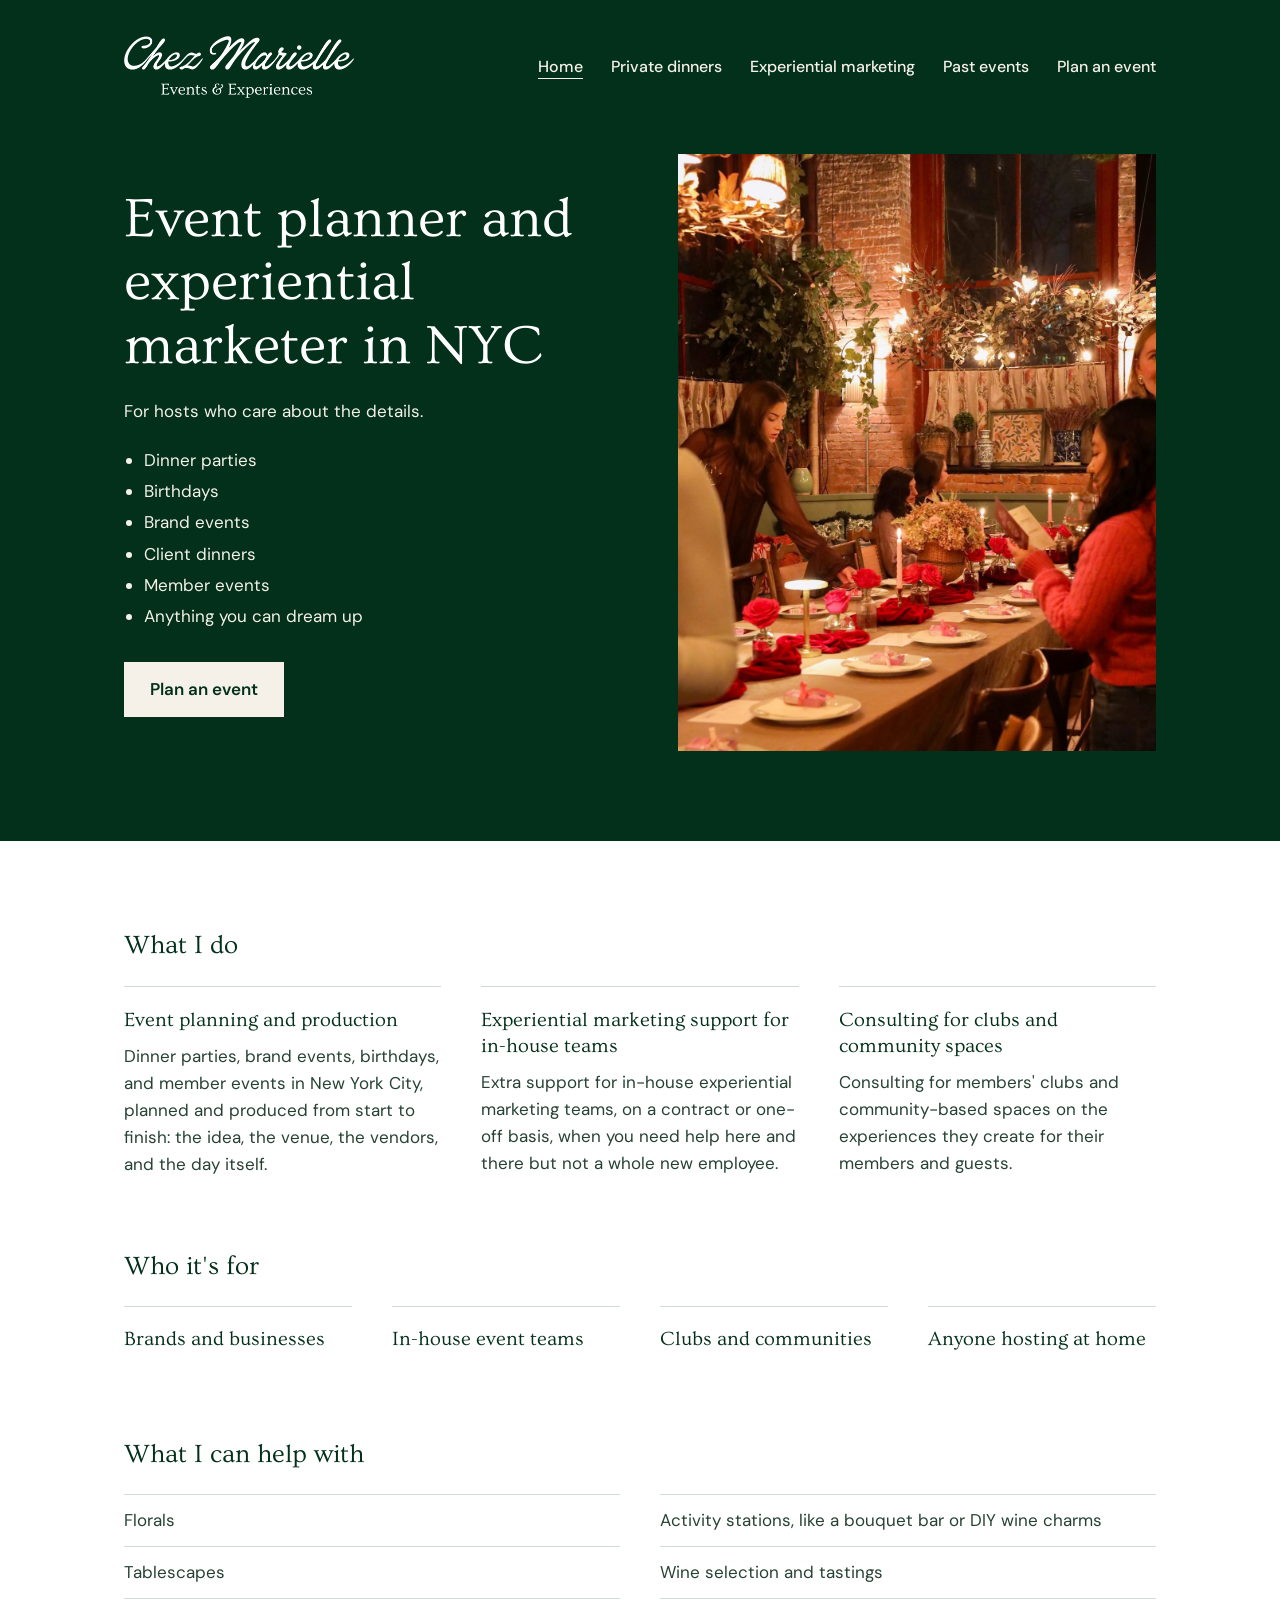
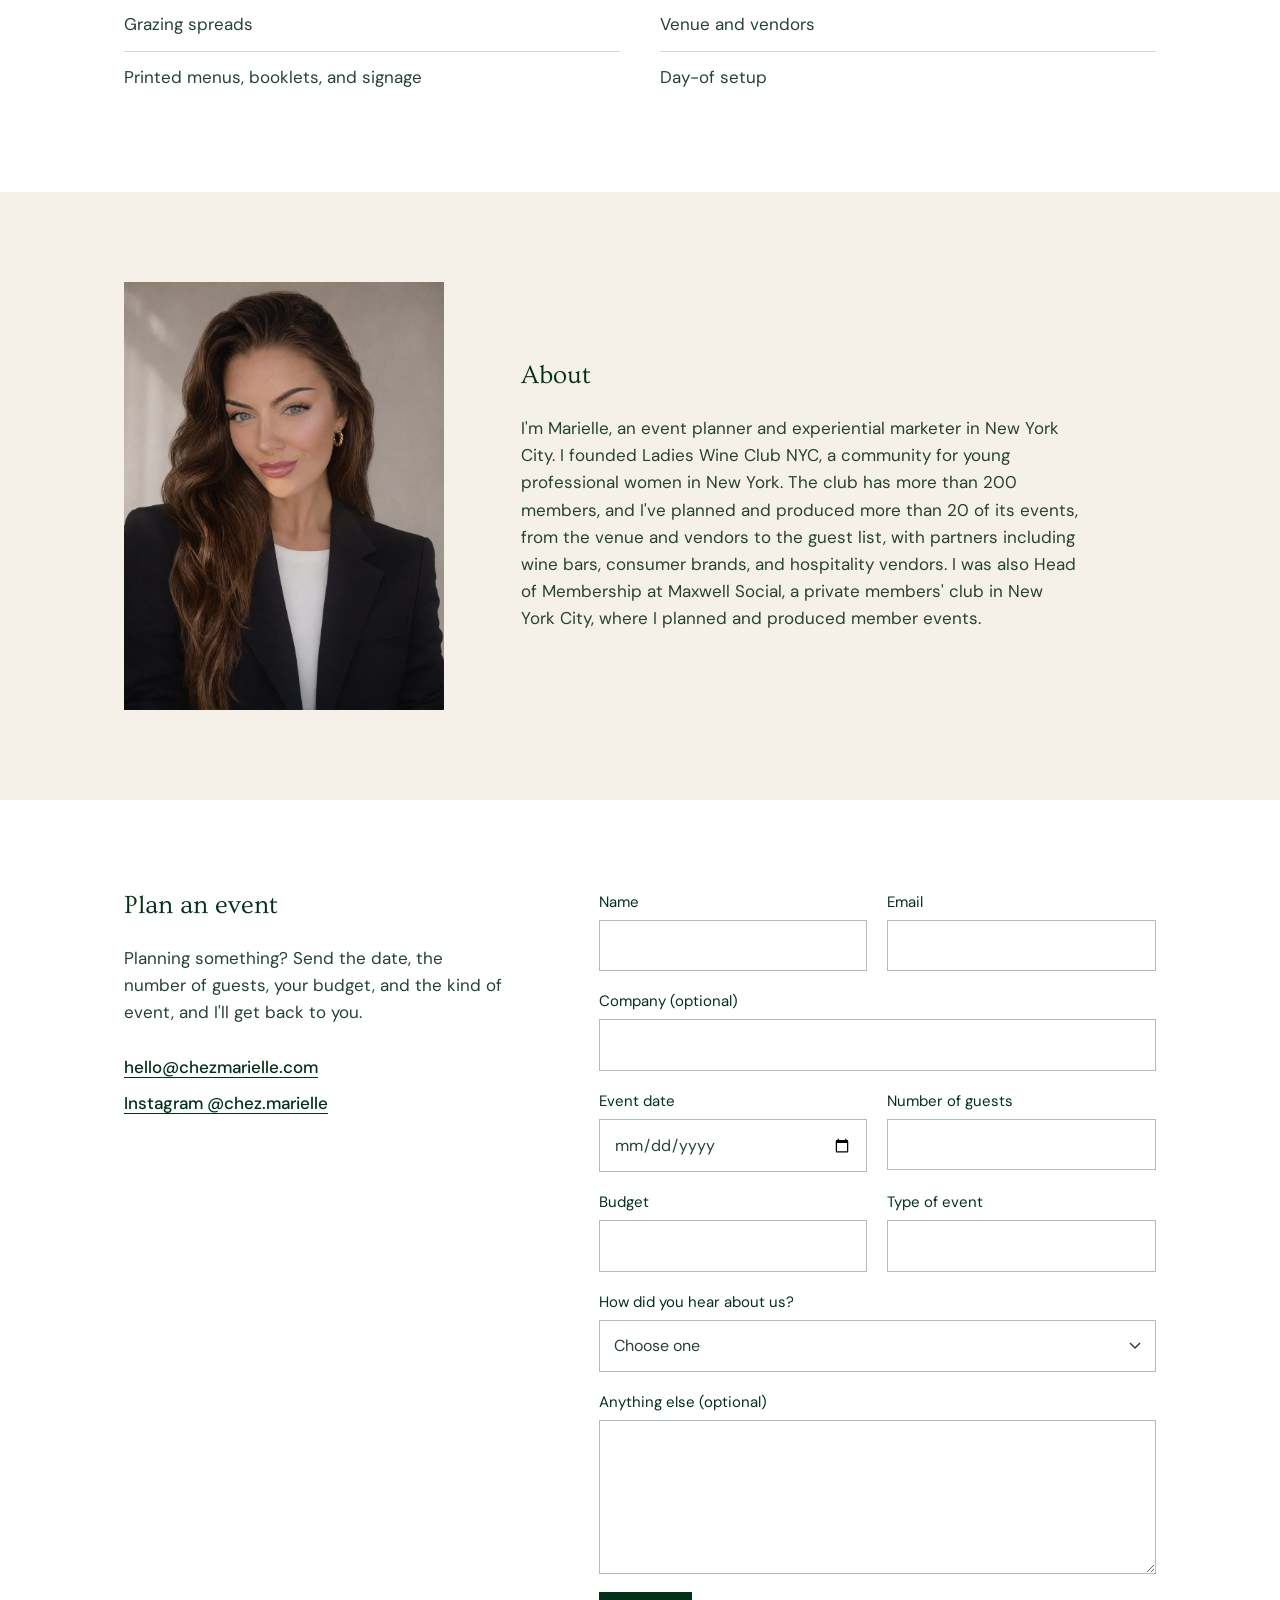
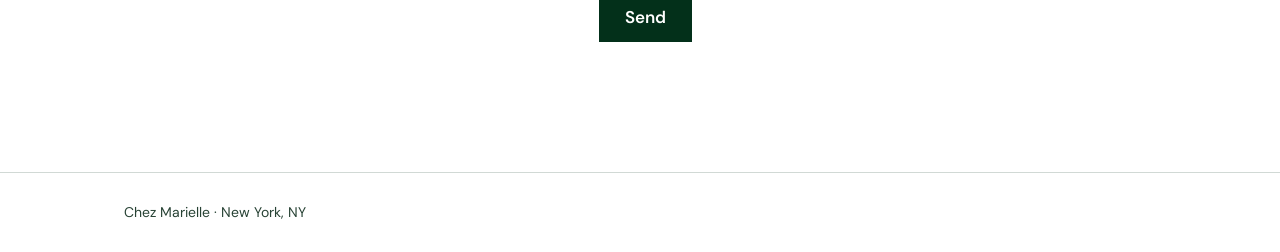
==== commit 25a1ae97: "Brands and businesses, and client dinners, on the homepage and the experiential marketing page Co-Au" ====
--- a/index.html
+++ b/index.html
@@ -103,6 +103,7 @@
           <li>Dinner parties</li>
           <li>Birthdays</li>
           <li>Brand events</li>
+          <li>Client dinners</li>
           <li>Member events</li>
           <li>Anything you can dream up</li>
         </ul>
@@ -139,7 +140,7 @@
       <div class="block">
         <h2 id="who-its-for">Who it's for</h2>
         <ul class="tags">
-          <li>Brands</li>
+          <li>Brands and businesses</li>
           <li>In-house event teams</li>
           <li>Clubs and communities</li>
           <li>Anyone hosting at home</li>
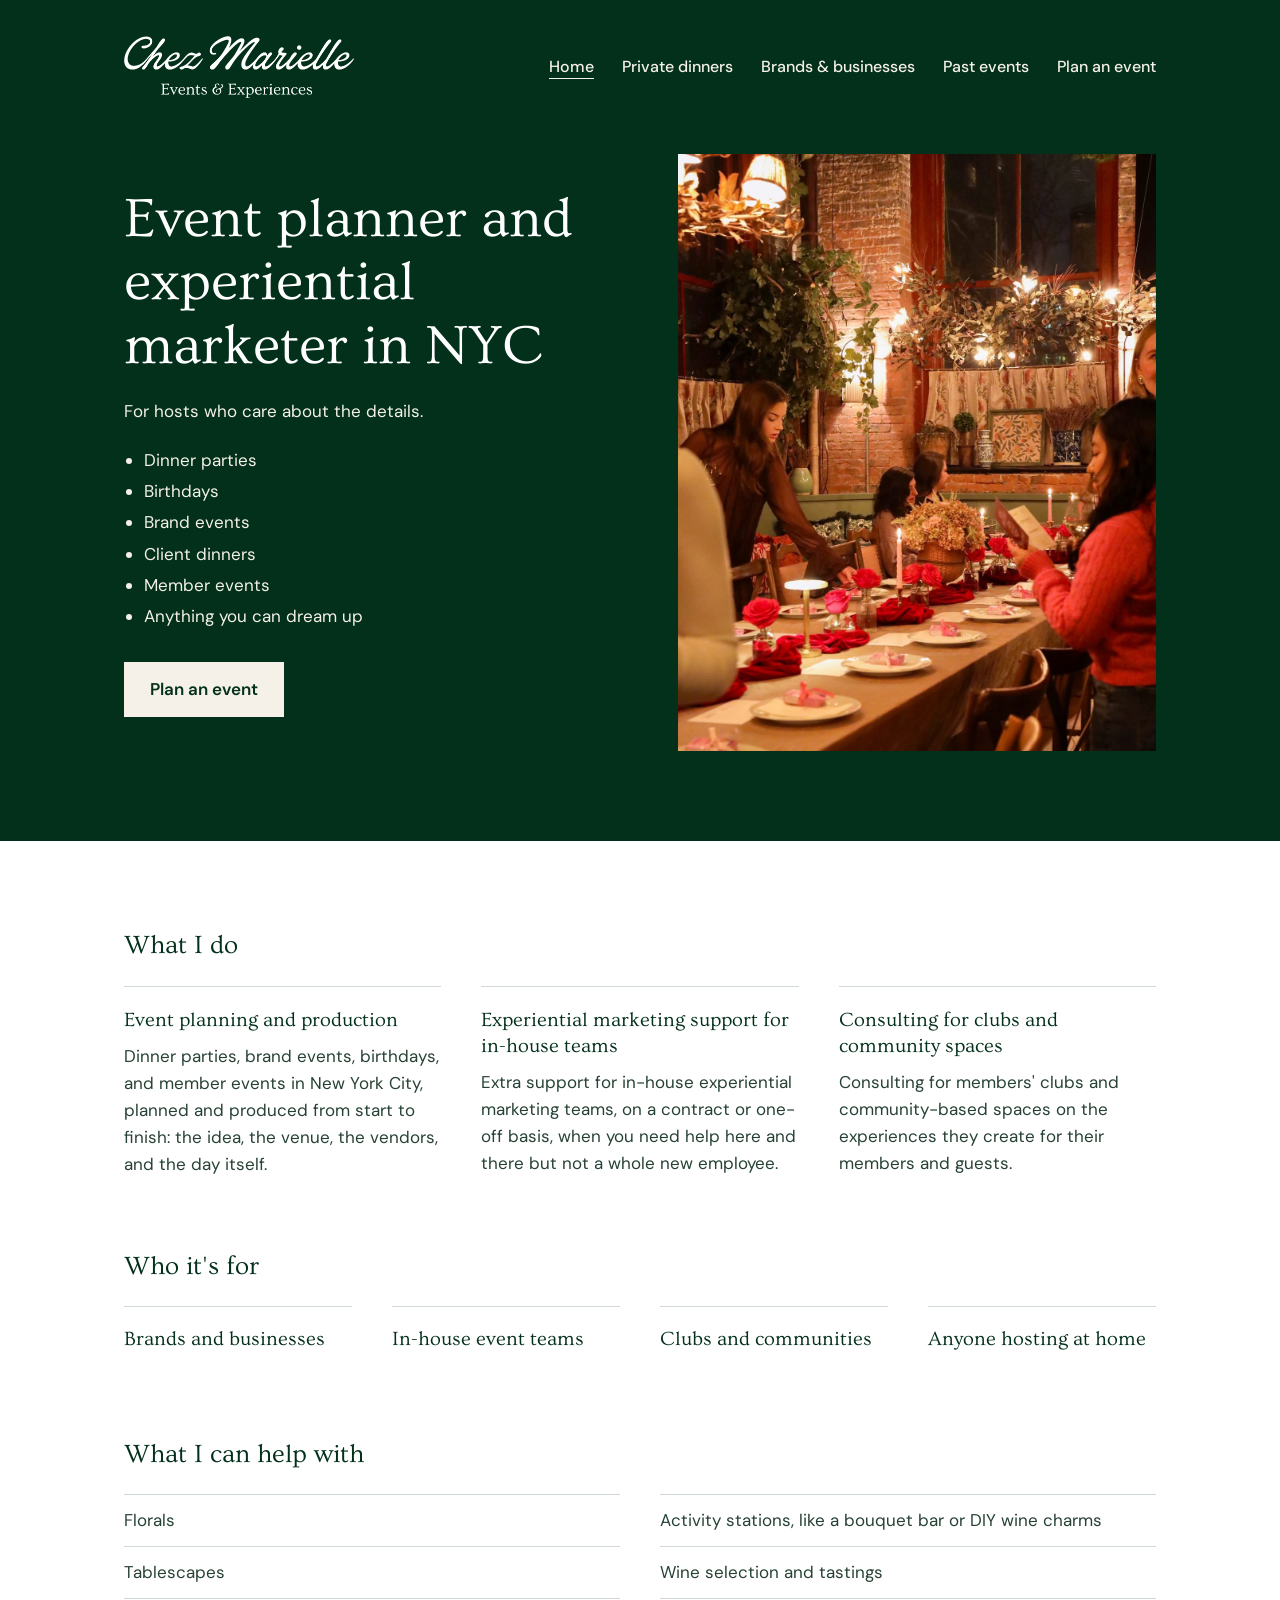
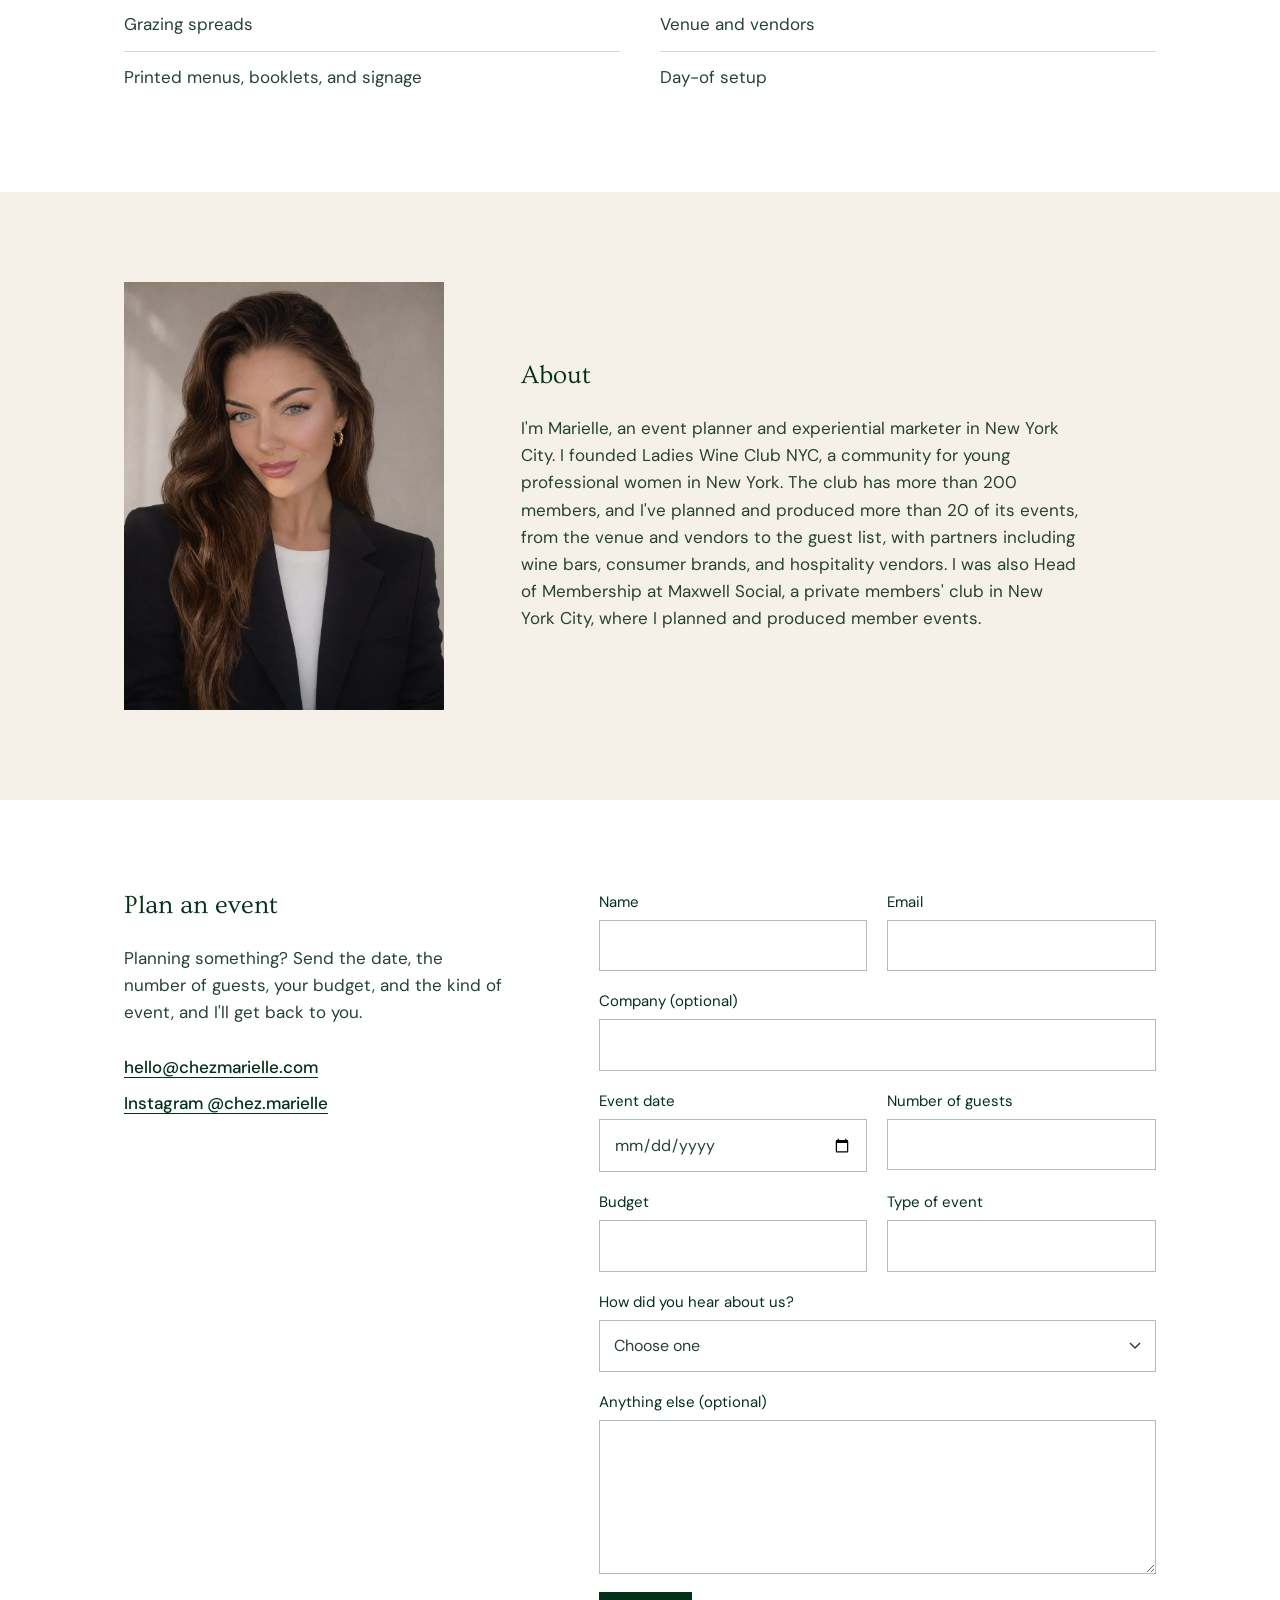
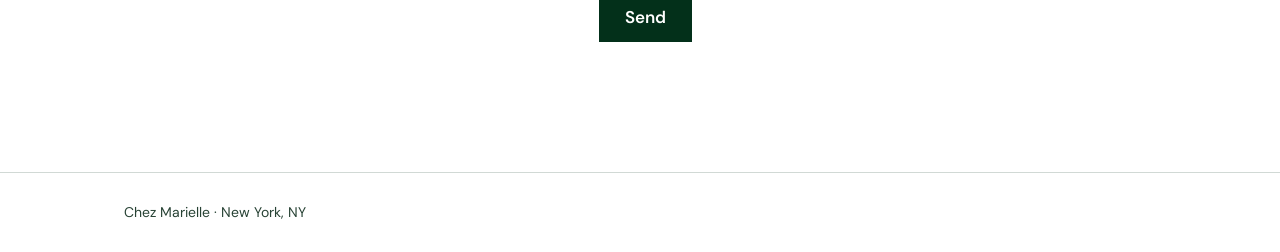
==== commit d67aa16e: "Menu: Brands & businesses in place of Experiential marketing Co-Authored-By: Claude Opus 5.5 <norepl" ====
--- a/index.html
+++ b/index.html
@@ -89,7 +89,7 @@
       <nav class="nav" id="site-nav" aria-label="Main">
         <a href="/" aria-current="page">Home</a>
         <a href="/private-dinners/">Private dinners</a>
-        <a href="/brand-events/">Experiential marketing</a>
+        <a href="/brand-events/">Brands &amp; businesses</a>
         <a href="/past-events/">Past events</a>
         <a href="#plan">Plan an event</a>
       </nav>
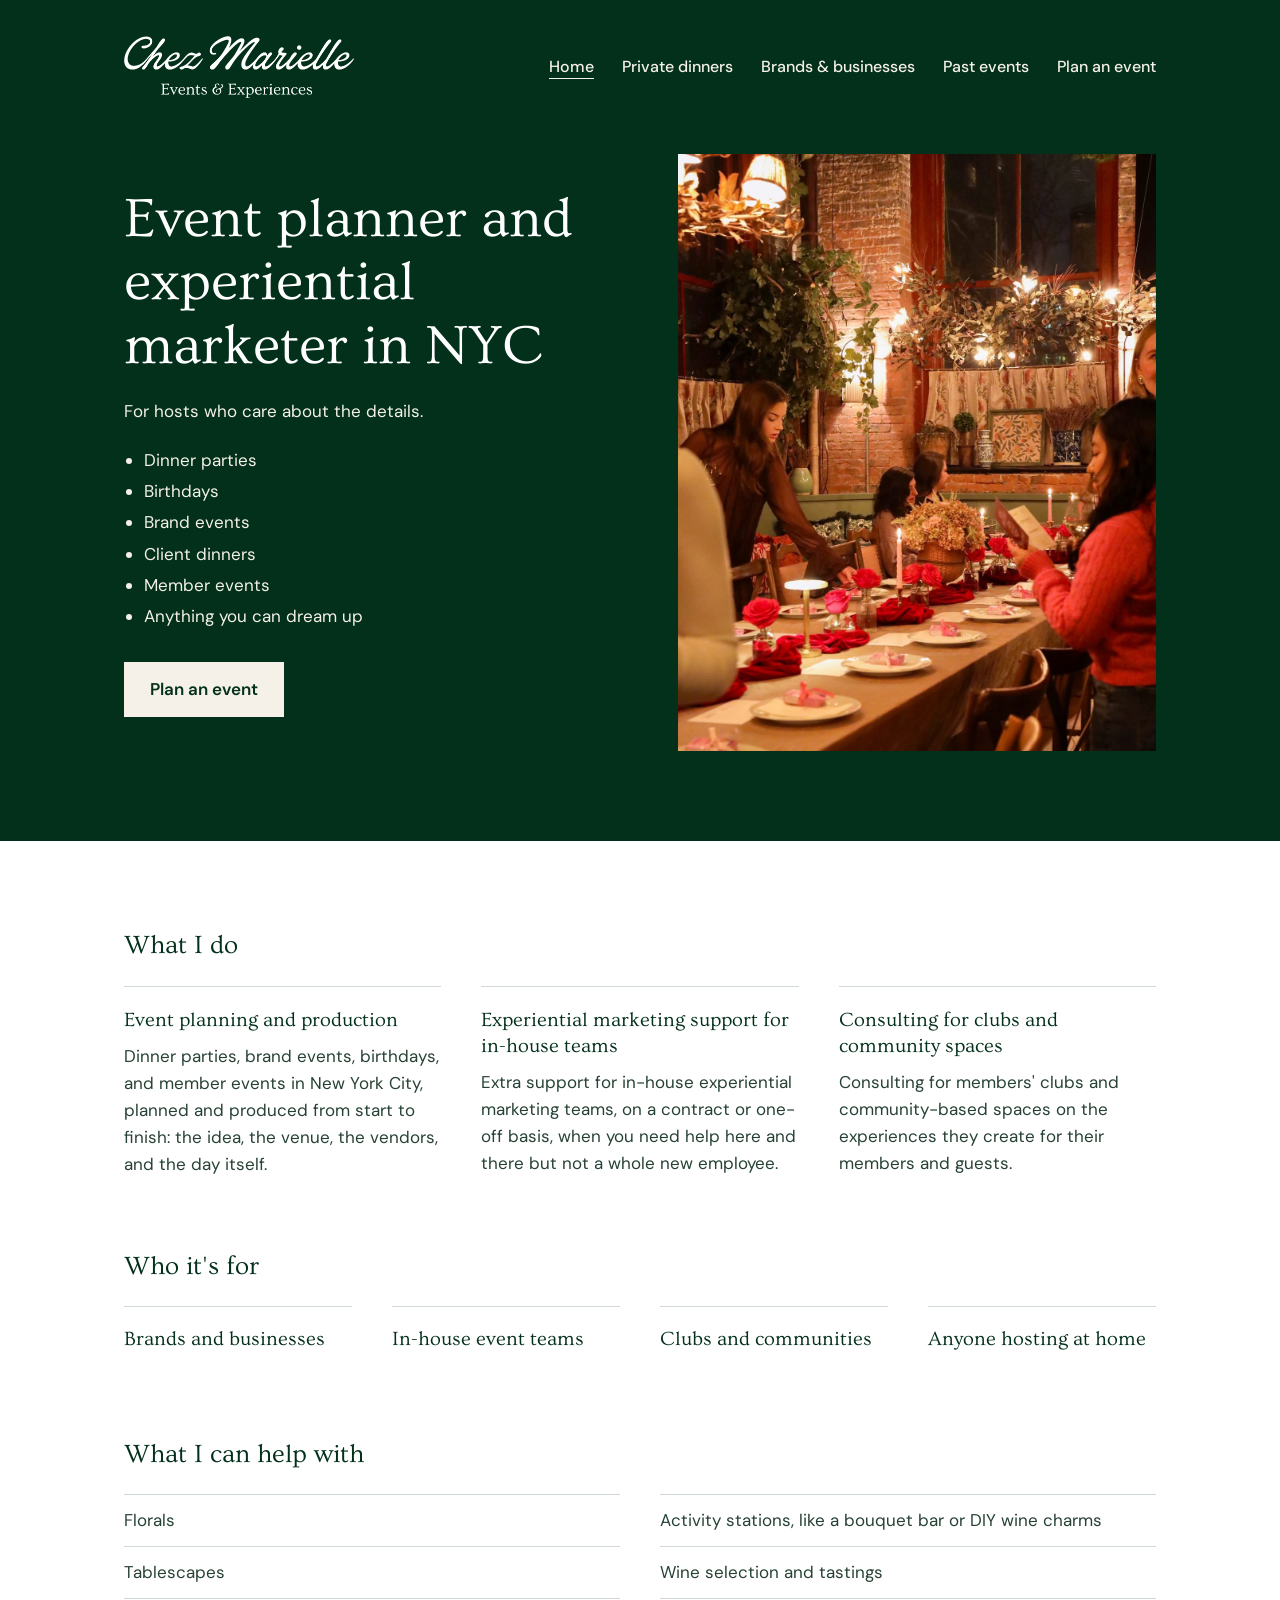
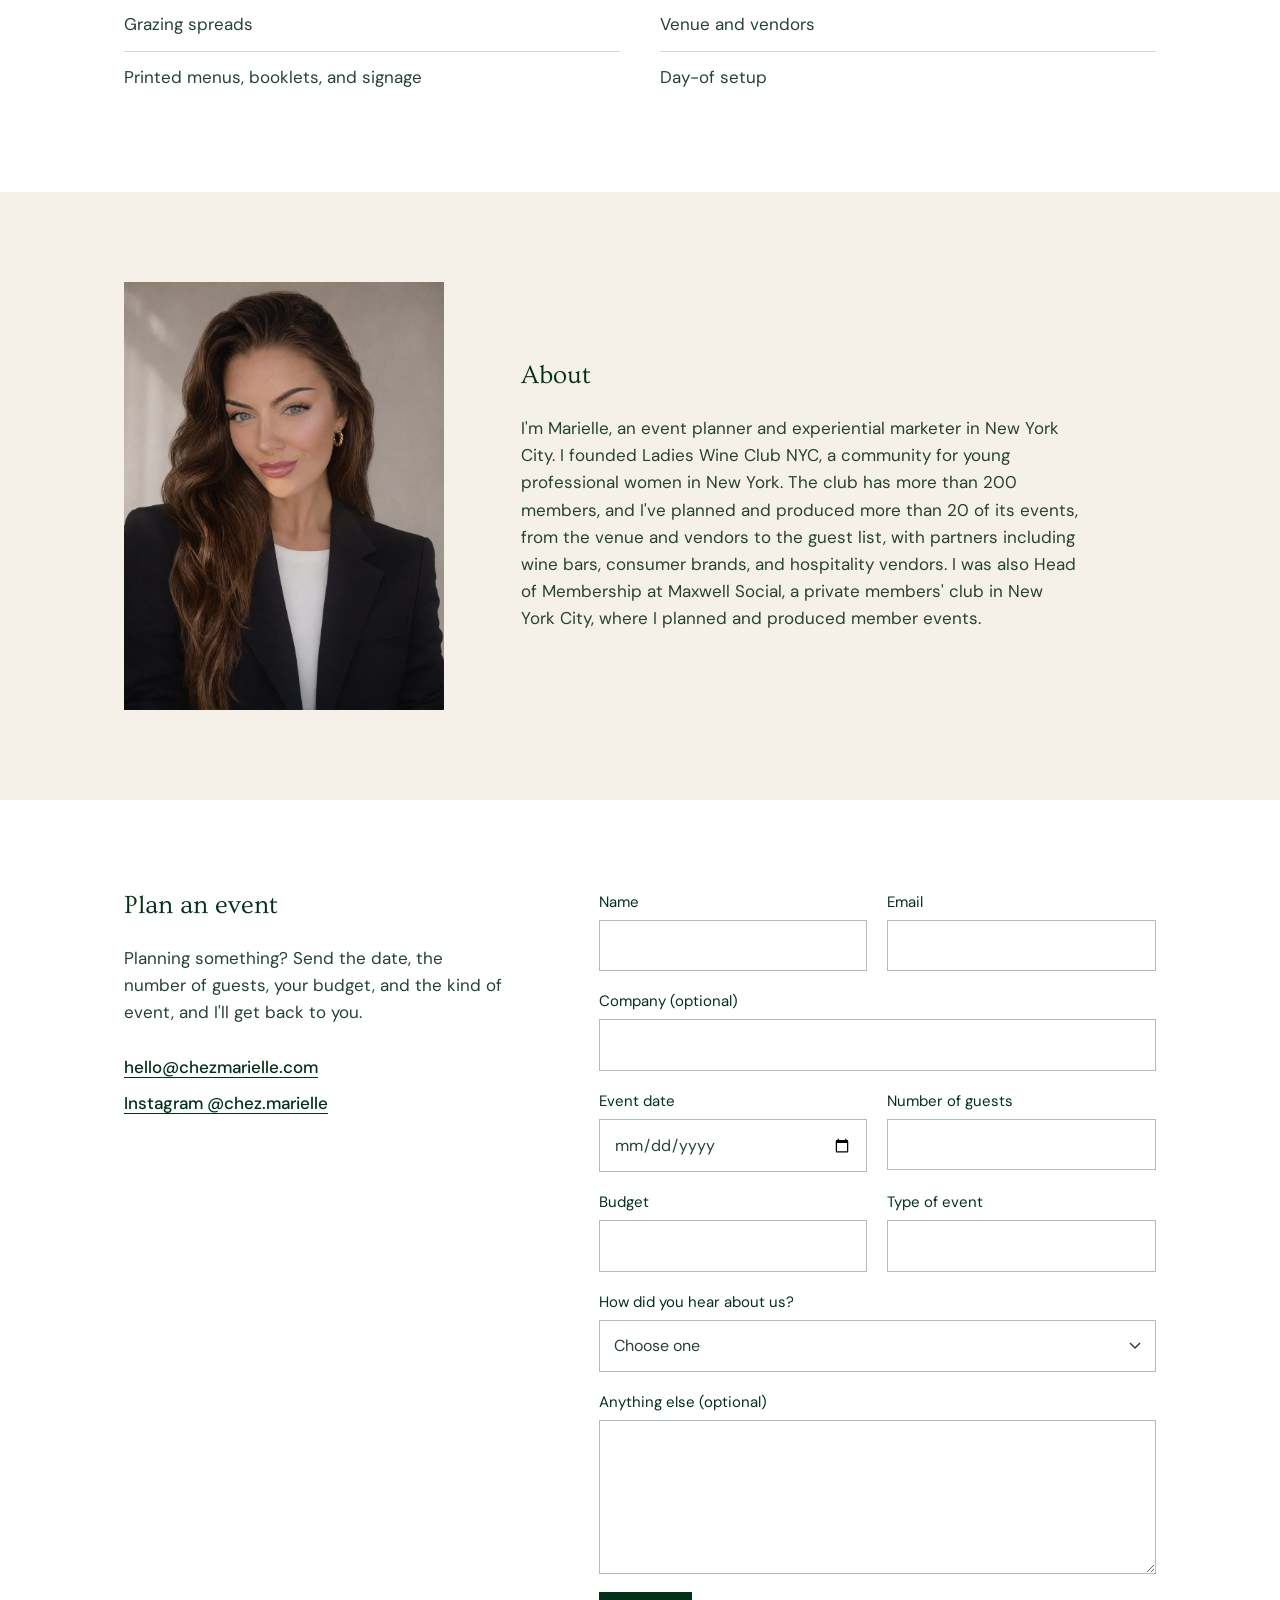
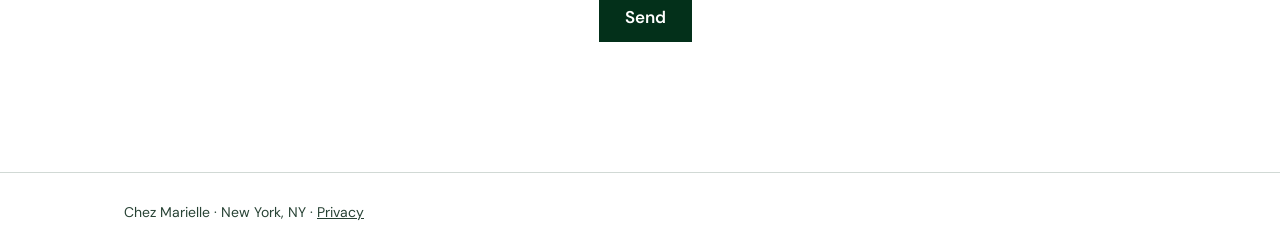
==== commit 6dfbb4fd: "Google Analytics on every page, and a plain privacy page linked from the footer Co-Authored-By: Clau" ====
--- a/index.html
+++ b/index.html
@@ -1,6 +1,13 @@
 <!doctype html>
 <html lang="en">
 <head>
+  <!-- Google tag -->
+  <script async src="https://www.googletagmanager.com/gtm.js?id=GTM-NWH48WLP"></script>
+  <script>
+    window.dataLayer = window.dataLayer || [];
+    function gtag(){dataLayer.push(arguments);}
+    gtag('js', new Date());
+  </script>
   <meta charset="utf-8">
   <meta name="viewport" content="width=device-width, initial-scale=1">
   <title>Event planner and experiential marketer in NYC | Chez Marielle</title>
@@ -220,7 +227,7 @@
 </main>
 
 <footer class="footer">
-  <div class="wrap">Chez Marielle · New York, NY</div>
+  <div class="wrap">Chez Marielle · New York, NY · <a href="/privacy/">Privacy</a></div>
 </footer>
 
 <script src="main.js?v=3" defer></script>
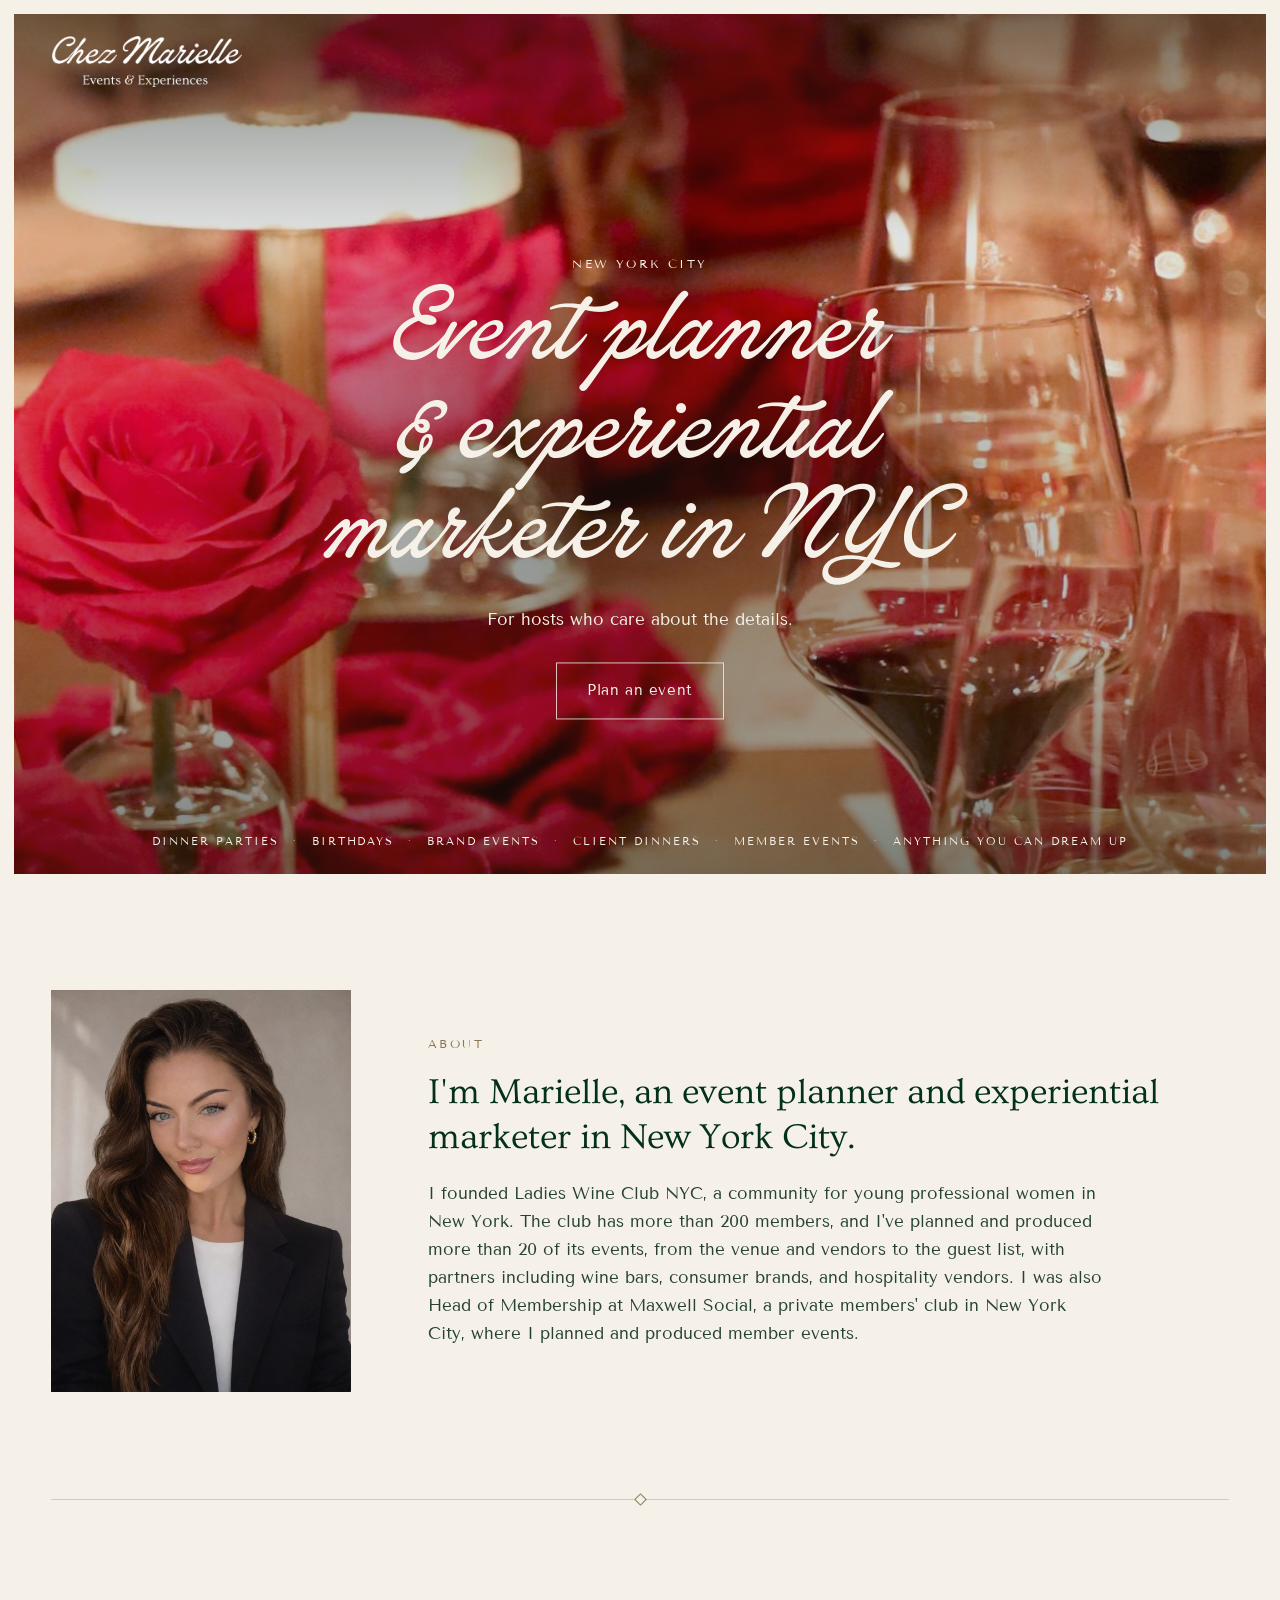
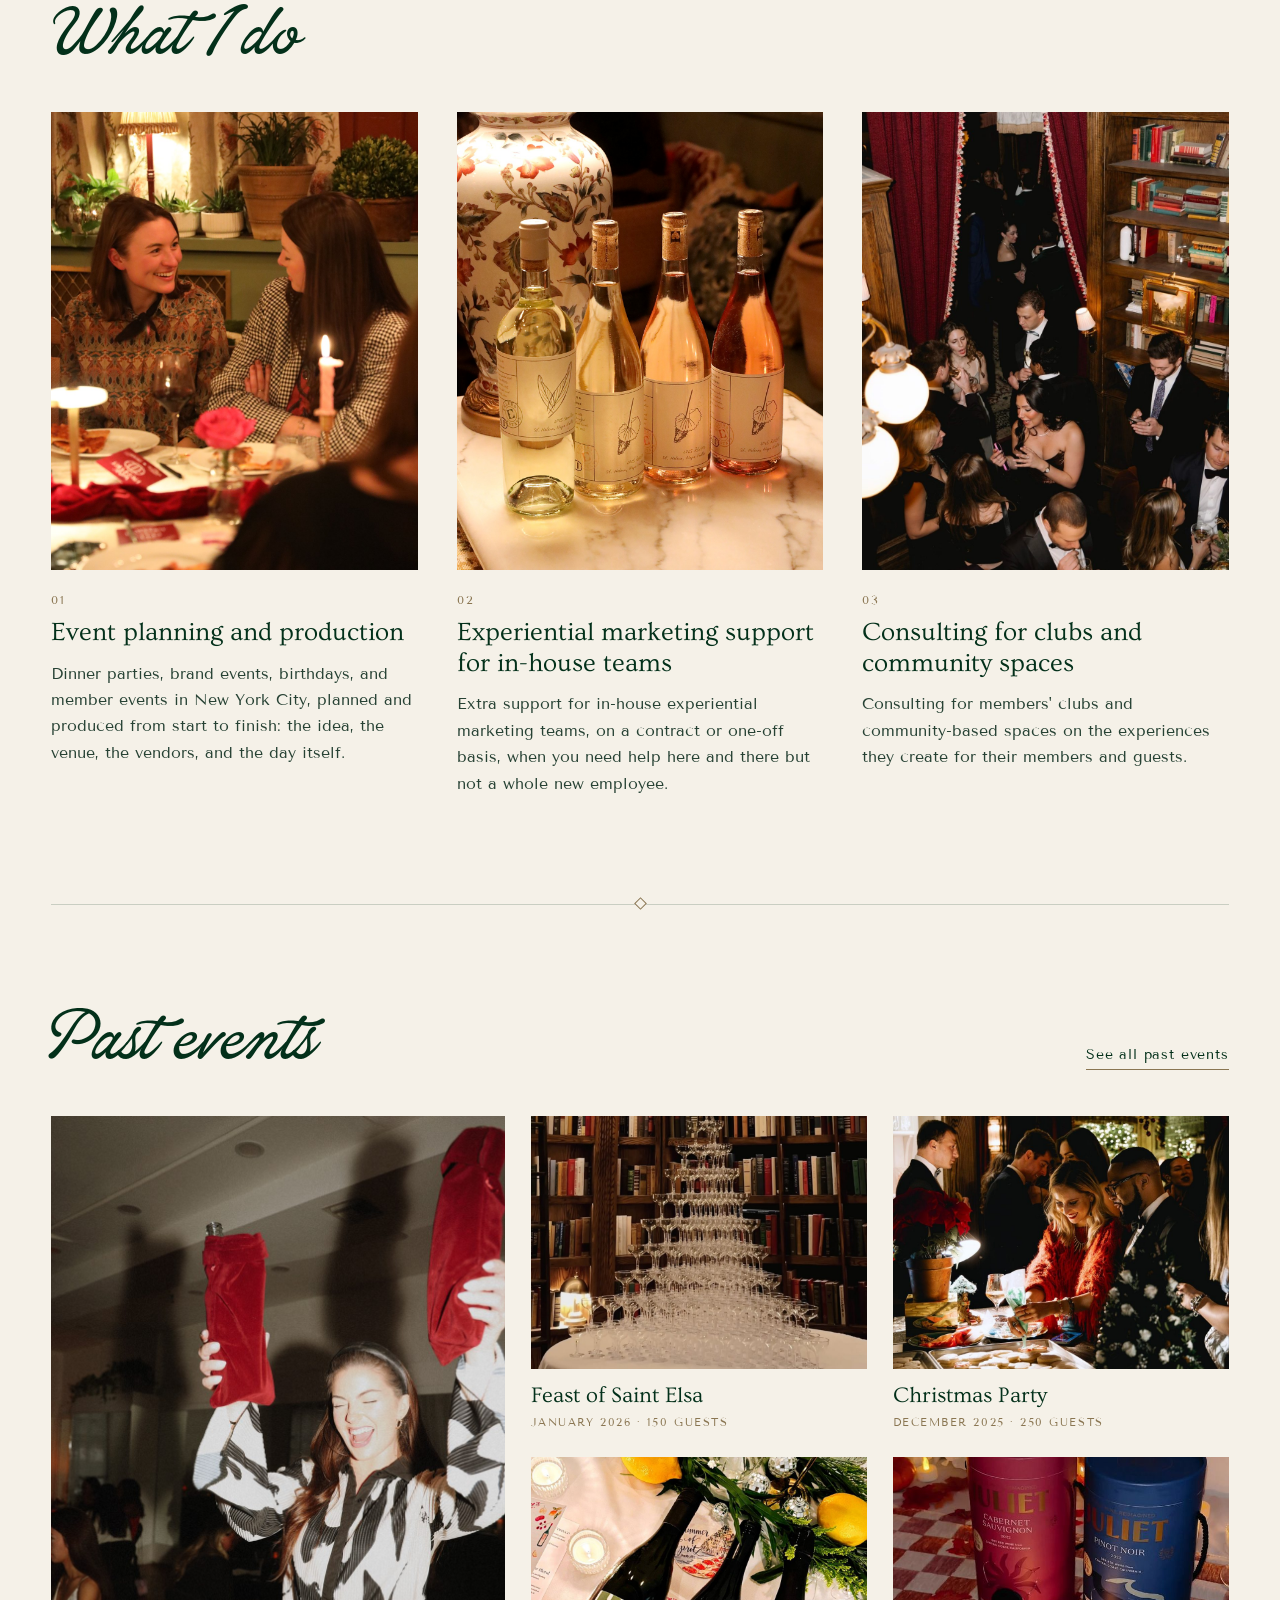
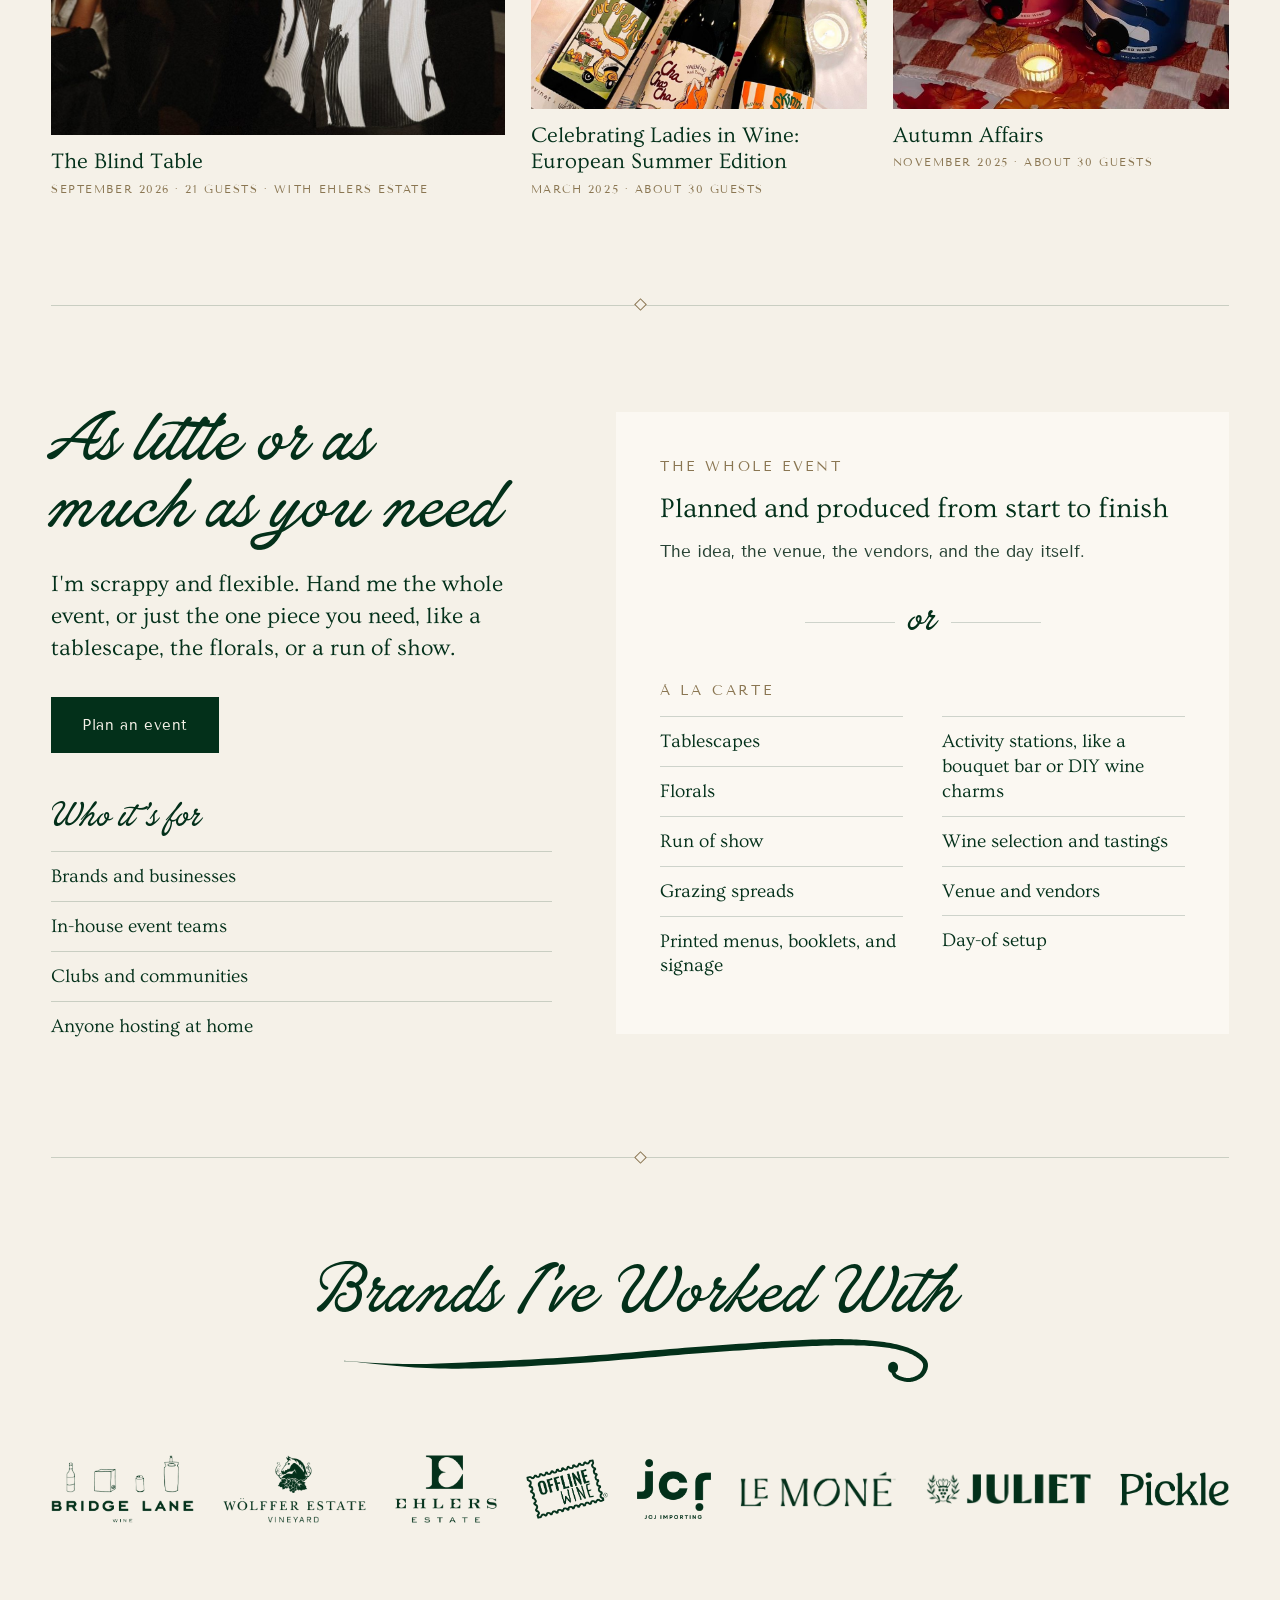
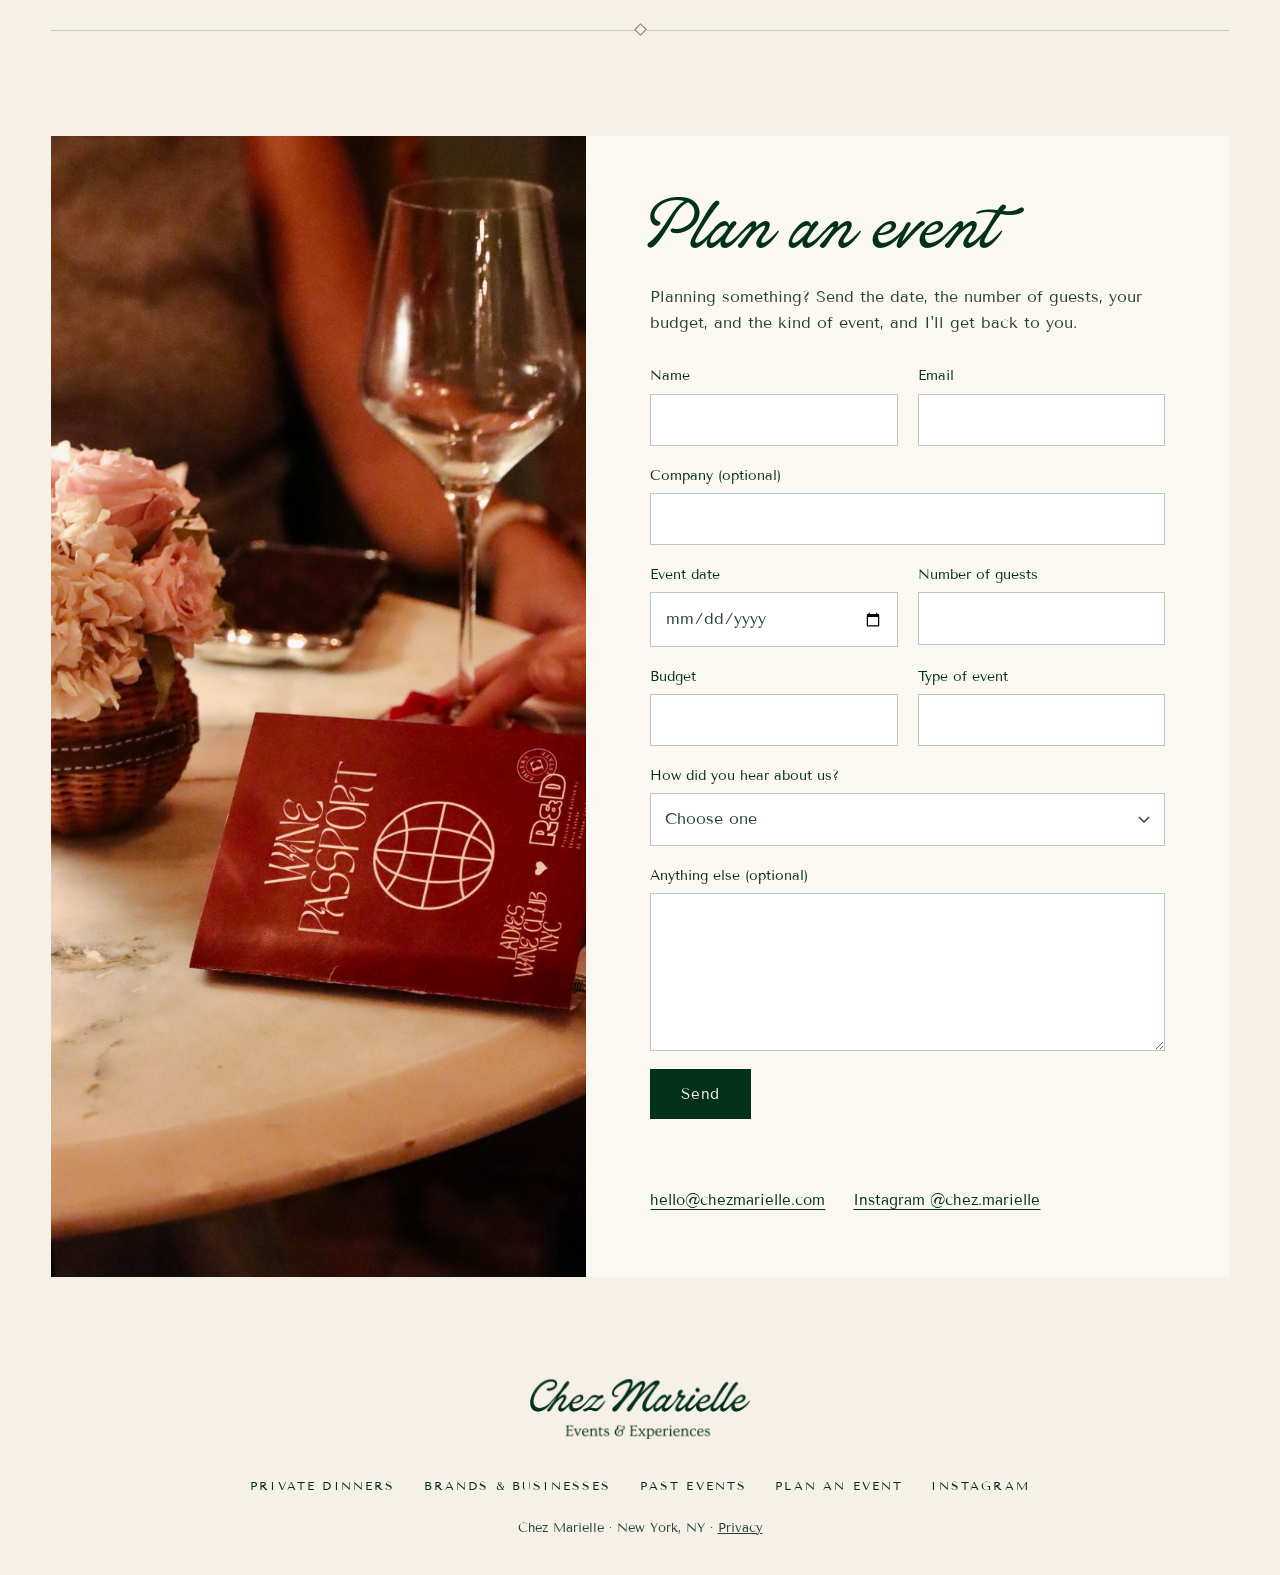
==== commit b317be53: "Redesign: the hotel look on every page - Homepage: framed photo opening with the Careera heading, Ab" ====
--- a/index.html
+++ b/index.html
@@ -27,8 +27,10 @@
 
   <link rel="preconnect" href="https://fonts.googleapis.com">
   <link rel="preconnect" href="https://fonts.gstatic.com" crossorigin>
-  <link href="https://fonts.googleapis.com/css2?family=DM+Sans:opsz,wght@9..40,400;9..40,500;9..40,600&family=Ovo&display=swap" rel="stylesheet">
-  <link rel="stylesheet" href="styles.css?v=6">
+  <link href="https://fonts.googleapis.com/css2?family=Ovo&family=Tenor+Sans&display=swap" rel="stylesheet">
+  <link rel="preload" href="/fonts/careera-script.otf" as="font" type="font/otf" crossorigin>
+  <link rel="preload" as="image" href="/images/home/roses-hero-2000.jpg" imagesrcset="/images/home/roses-hero-1400.jpg 1400w, /images/home/roses-hero-2000.jpg 2000w" imagesizes="100vw" media="(min-width: 761px)">
+  <link rel="stylesheet" href="styles.css?v=24">
 
   <script type="application/ld+json">
   {
@@ -89,110 +91,176 @@
 <body>
 
 <header class="hero">
-  <div class="wrap">
-    <div class="topbar">
-      <a class="logo" href="/"><img src="images/chez-marielle-logo.png" alt="Chez Marielle Events &amp; Experiences" width="912" height="247"></a>
-      <button class="nav-toggle" type="button" aria-expanded="false" aria-controls="site-nav" aria-label="Menu"><span></span><span></span><span></span></button>
-      <nav class="nav" id="site-nav" aria-label="Main">
+  <picture class="hero-photo">
+    <source media="(max-width: 760px)" srcset="images/events/good-wine-better-chemistry-1.jpg">
+    <img src="images/home/roses-hero-2000.jpg" srcset="images/home/roses-hero-1400.jpg 1400w, images/home/roses-hero-2000.jpg 2000w" sizes="100vw" width="2016" height="1260" fetchpriority="high"
+         alt="Red roses, a taper candle, and glasses of red and rosé wine on the long table at Good Wine, Better Chemistry">
+  </picture>
+  <div class="bar">
+    <a class="logo" href="/" aria-label="Chez Marielle Events &amp; Experiences, home"><img src="images/chez-marielle-logo.png" alt="Chez Marielle Events &amp; Experiences" width="912" height="247"></a>
+    <button class="nav-toggle" type="button" aria-expanded="false" aria-controls="site-nav" aria-label="Menu"><span></span><span></span><span></span></button>
+    <nav class="nav" id="site-nav" aria-label="Main">
+      <div class="nav-group nav-left">
         <a href="/" aria-current="page">Home</a>
         <a href="/private-dinners/">Private dinners</a>
         <a href="/brand-events/">Brands &amp; businesses</a>
+      </div>
+      <div class="nav-group nav-right">
         <a href="/past-events/">Past events</a>
         <a href="#plan">Plan an event</a>
-      </nav>
-    </div>
-
-    <div class="hero-grid">
-      <div class="hero-text">
-        <h1>Event planner and experiential marketer in NYC</h1>
-        <p class="hero-line">For hosts who care about the details.</p>
-        <ul class="event-types">
-          <li>Dinner parties</li>
-          <li>Birthdays</li>
-          <li>Brand events</li>
-          <li>Client dinners</li>
-          <li>Member events</li>
-          <li>Anything you can dream up</li>
-        </ul>
-        <a class="button" href="#plan">Plan an event</a>
       </div>
-      <figure class="hero-photo">
-        <img src="images/hero-table.jpg" width="1200" height="1800" fetchpriority="high"
-             alt="A long dinner table set with red roses, taper candles, and a small gift on every plate">
-      </figure>
-    </div>
+    </nav>
   </div>
+  <div class="hero-text">
+    <p class="kicker">New York City</p>
+    <h1>Event planner &amp; experiential marketer in NYC</h1>
+    <p class="hero-line">For hosts who care about the details.</p>
+    <a class="button ghost" href="#plan">Plan an event</a>
+  </div>
+  <ul class="event-types">
+    <li>Dinner parties</li>
+    <li>Birthdays</li>
+    <li>Brand events</li>
+    <li>Client dinners</li>
+    <li>Member events</li>
+    <li>Anything you can dream up</li>
+  </ul>
 </header>
 
 <main>
 
-  <section class="services" aria-labelledby="what-i-do">
-    <div class="wrap">
-      <h2 id="what-i-do">What I do</h2>
-      <div class="cols three">
-        <article>
-          <h3>Event planning and production</h3>
-          <p>Dinner parties, brand events, birthdays, and member events in New York City, planned and produced from start to finish: the idea, the venue, the vendors, and the day itself.</p>
-        </article>
-        <article>
-          <h3>Experiential marketing support for in-house teams</h3>
-          <p>Extra support for in-house experiential marketing teams, on a contract or one-off basis, when you need help here and there but not a whole new employee.</p>
-        </article>
-        <article>
-          <h3>Consulting for clubs and community spaces</h3>
-          <p>Consulting for members' clubs and community-based spaces on the experiences they create for their members and guests.</p>
-        </article>
+  <section class="about wrap" aria-labelledby="about">
+    <figure class="about-photo">
+      <img src="images/marielle-folan.jpg" width="896" height="1200" alt="Marielle Folan" loading="lazy">
+    </figure>
+    <div class="about-text">
+      <h2 id="about" class="kicker">About</h2>
+      <p class="about-lead">I'm Marielle, an event planner and experiential marketer in New York City.</p>
+      <p>I founded Ladies Wine Club NYC, a community for young professional women in New York. The club has more than 200 members, and I've planned and produced more than 20 of its events, from the venue and vendors to the guest list, with partners including wine bars, consumer brands, and hospitality vendors. I was also Head of Membership at Maxwell Social, a private members' club in New York City, where I planned and produced member events.</p>
+    </div>
+  </section>
+
+  <div class="divider wrap" aria-hidden="true"><span></span></div>
+
+  <section class="services wrap" aria-labelledby="what-i-do">
+    <div class="section-head"><h2 id="what-i-do" class="script">What I do</h2></div>
+    <div class="three">
+      <article class="service">
+        <div class="photo"><img src="images/private-dinners/two-guests.jpg" width="1200" height="1500" loading="lazy" alt="Two guests talking across the dinner table by candlelight at Good Wine, Better Chemistry"></div>
+        <p class="num">01</p>
+        <h3>Event planning and production</h3>
+        <p>Dinner parties, brand events, birthdays, and member events in New York City, planned and produced from start to finish: the idea, the venue, the vendors, and the day itself.</p>
+      </article>
+      <article class="service">
+        <div class="photo"><img src="images/brand-events/ehlers-bottles.jpg" width="1200" height="1500" loading="lazy" alt="Four Ehlers Estate bottles, white to rosé, lined up on a marble table at Good Wine, Better Chemistry"></div>
+        <p class="num">02</p>
+        <h3>Experiential marketing support for in-house teams</h3>
+        <p>Extra support for in-house experiential marketing teams, on a contract or one-off basis, when you need help here and there but not a whole new employee.</p>
+      </article>
+      <article class="service">
+        <div class="photo"><img src="images/events/christmas-party-1.jpg" width="1000" height="1250" loading="lazy" alt="Guests in black tie at the Maxwell Social Christmas party, seen from above"></div>
+        <p class="num">03</p>
+        <h3>Consulting for clubs and community spaces</h3>
+        <p>Consulting for members' clubs and community-based spaces on the experiences they create for their members and guests.</p>
+      </article>
+    </div>
+  </section>
+
+  <div class="divider wrap" aria-hidden="true"><span></span></div>
+
+  <section class="past wrap" aria-labelledby="past-events">
+    <div class="section-head"><h2 id="past-events" class="script">Past events</h2><a class="more" href="/past-events/">See all past events</a></div>
+    <div class="event-grid">
+      <a class="event-card big" href="/past-events/#the-blind-table">
+        <div class="photo"><img src="images/events/the-blind-table-1.jpg" width="1000" height="1250" loading="lazy" alt="Marielle Folan holding up two wine bottles in red velvet bags at The Blind Table"></div>
+        <h3>The Blind Table</h3><p class="meta">September 2026 · 21 guests · With Ehlers Estate</p>
+      </a>
+      <a class="event-card" href="/past-events/#feast-of-saint-elsa">
+        <div class="photo"><img src="images/events/feast-of-saint-elsa-1.jpg" width="1000" height="1250" loading="lazy" alt="A champagne tower of coupe glasses on a draped round table, in front of floor-to-ceiling bookshelves"></div>
+        <h3>Feast of Saint Elsa</h3><p class="meta">January 2026 · 150 guests</p>
+      </a>
+      <a class="event-card" href="/past-events/#christmas-party">
+        <div class="photo"><img src="images/events/christmas-party-2.jpg" width="1000" height="1250" loading="lazy" alt="Guests in gowns and tuxedos at the cookie-decorating station"></div>
+        <h3>Christmas Party</h3><p class="meta">December 2025 · 250 guests</p>
+      </a>
+      <a class="event-card" href="/past-events/#european-summer-edition">
+        <div class="photo"><img src="images/events/european-summer-edition-1.jpg" width="1000" height="1250" loading="lazy" alt="Three wine bottles laid on the table among lemons, greenery, mini disco balls, and illustrated menus"></div>
+        <h3>Celebrating Ladies in Wine: European Summer Edition</h3><p class="meta">March 2025 · about 30 guests</p>
+      </a>
+      <a class="event-card" href="/past-events/#autumn-affairs">
+        <div class="photo"><img src="images/events/autumn-affairs-1.jpg" width="600" height="750" loading="lazy" alt="Juliet Wine Cabernet Sauvignon and Pinot Noir on a checkered tablecloth with fall leaves, a candle, and a small pumpkin"></div>
+        <h3>Autumn Affairs</h3><p class="meta">November 2025 · about 30 guests</p>
+      </a>
+    </div>
+  </section>
+
+  <div class="divider wrap" aria-hidden="true"><span></span></div>
+
+  <section class="scope wrap" aria-labelledby="scope-heading">
+    <div class="scope-intro">
+      <h2 id="scope-heading" class="script">As little or as much as you need</h2>
+      <p class="scope-lead">I'm scrappy and flexible. Hand me the whole event, or just the one piece you need, like a tablescape, the florals, or a run of show.</p>
+      <p class="scope-cta"><a class="button dark" href="#plan">Plan an event</a></p>
+    </div>
+    <div class="scope-stack">
+      <div class="scope-card options">
+        <div class="option">
+          <p class="kicker">The whole event</p>
+          <h3>Planned and produced from start to finish</h3>
+          <p>The idea, the venue, the vendors, and the day itself.</p>
+        </div>
+        <p class="or">or</p>
+        <div class="option">
+          <p class="kicker">À la carte</p>
+          <ul class="help-list">
+            <li>Tablescapes</li>
+            <li>Florals</li>
+            <li>Run of show</li>
+            <li>Grazing spreads</li>
+            <li>Printed menus, booklets, and signage</li>
+            <li>Activity stations, like a bouquet bar or DIY wine charms</li>
+            <li>Wine selection and tastings</li>
+            <li>Venue and vendors</li>
+            <li>Day-of setup</li>
+          </ul>
+        </div>
       </div>
-
-      <div class="block">
-        <h2 id="who-its-for">Who it's for</h2>
-        <ul class="tags">
-          <li>Brands and businesses</li>
-          <li>In-house event teams</li>
-          <li>Clubs and communities</li>
-          <li>Anyone hosting at home</li>
-        </ul>
-      </div>
-
-      <div class="block">
-        <h2 id="help">What I can help with</h2>
-        <ul class="help-list">
-          <li>Florals</li>
-          <li>Tablescapes</li>
-          <li>Grazing spreads</li>
-          <li>Printed menus, booklets, and signage</li>
-          <li>Activity stations, like a bouquet bar or DIY wine charms</li>
-          <li>Wine selection and tastings</li>
-          <li>Venue and vendors</li>
-          <li>Day-of setup</li>
-        </ul>
-      </div>
-    </div>
-  </section>
-
-  <section class="about" aria-labelledby="about">
-    <div class="wrap about-grid">
-      <figure class="about-photo">
-        <img src="images/marielle-folan.jpg" width="896" height="1200" alt="Marielle Folan" loading="lazy">
-      </figure>
-      <div>
-        <h2 id="about">About</h2>
-        <p>I'm Marielle, an event planner and experiential marketer in New York City. I founded Ladies Wine Club NYC, a community for young professional women in New York. The club has more than 200 members, and I've planned and produced more than 20 of its events, from the venue and vendors to the guest list, with partners including wine bars, consumer brands, and hospitality vendors. I was also Head of Membership at Maxwell Social, a private members' club in New York City, where I planned and produced member events.</p>
-      </div>
-    </div>
-  </section>
+    </div>
+    <div class="who-block">
+      <h3 id="who-its-for" class="label-script">Who it<span class="ap">'</span>s for</h3>
+      <ul class="who-list">
+        <li>Brands and businesses</li>
+        <li>In-house event teams</li>
+        <li>Clubs and communities</li>
+        <li>Anyone hosting at home</li>
+      </ul>
+    </div>
+  </section>
+
+  <div class="divider wrap" aria-hidden="true"><span></span></div>
+
+  <section class="brands wrap" aria-labelledby="brands-heading">
+    <h2 id="brands-heading" class="script">Brands I've Worked With</h2>
+    <img class="title-swash" src="images/brands-underline.svg" width="608" height="58" alt="">
+    <ul class="brand-logos">
+      <li class="tall"><img src="images/brands/bridge-lane.png" width="421" height="200" alt="Bridge Lane Wine" loading="lazy"></li>
+      <li class="tall"><img src="images/brands/wolffer-estate.png" width="420" height="200" alt="Wölffer Estate Vineyard" loading="lazy"></li>
+      <li class="tall"><img src="images/brands/ehlers-estate.png" width="299" height="200" alt="Ehlers Estate" loading="lazy"></li>
+      <li class="mid"><img src="images/brands/offline-wine.png" width="271" height="200" alt="Offline Wine (formerly Vinat)" loading="lazy"></li>
+      <li class="mid"><img src="images/brands/jcj-importing.png" width="248" height="200" alt="JCJ Importing" loading="lazy"></li>
+      <li class="wide"><img src="images/brands/le-mone.png" width="720" height="166" alt="Le Moné" loading="lazy"></li>
+      <li class="wide juliet"><img src="images/brands/juliet.png" width="720" height="131" alt="Juliet Wine" loading="lazy"></li>
+      <li class="wide pickle"><img src="images/brands/pickle.png" width="642" height="200" alt="Pickle" loading="lazy"></li>
+    </ul>
+  </section>
+
+  <div class="divider wrap" aria-hidden="true"><span></span></div>
 
   <section class="contact" id="plan" aria-labelledby="plan-heading">
-    <div class="wrap contact-grid">
-      <div class="contact-intro">
-        <h2 id="plan-heading">Plan an event</h2>
-        <p>Planning something? Send the date, the number of guests, your budget, and the kind of event, and I'll get back to you.</p>
-        <ul class="links">
-          <li><a href="mailto:hello@chezmarielle.com">hello@chezmarielle.com</a></li>
-          <li><a href="https://www.instagram.com/chez.marielle/" rel="me">Instagram @chez.marielle</a></li>
-        </ul>
-      </div>
-
+    <div class="contact-photo"><img src="images/brand-events/wine-passport.jpg" width="1200" height="1500" loading="lazy" alt="A printed wine passport on a marble table beside a glass of rosé and a small bouquet, at Good Wine, Better Chemistry"></div>
+    <div class="contact-body">
+      <h2 id="plan-heading" class="script">Plan an event</h2>
+      <p class="contact-line">Planning something? Send the date, the number of guests, your budget, and the kind of event, and I'll get back to you.</p>
       <form class="inquiry" id="inquiry" novalidate>
         <input type="checkbox" name="botcheck" class="honeypot" tabindex="-1" autocomplete="off" aria-hidden="true">
         <div class="field half"><label for="f-name">Name</label><input id="f-name" name="name" type="text" autocomplete="name" required></div>
@@ -221,13 +289,27 @@
           <p class="form-status" role="status" aria-live="polite"></p>
         </div>
       </form>
+      <ul class="links">
+        <li><a href="mailto:hello@chezmarielle.com">hello@chezmarielle.com</a></li>
+        <li><a href="https://www.instagram.com/chez.marielle/" rel="me">Instagram @chez.marielle</a></li>
+      </ul>
     </div>
   </section>
 
 </main>
 
 <footer class="footer">
-  <div class="wrap">Chez Marielle · New York, NY · <a href="/privacy/">Privacy</a></div>
+  <div class="wrap footer-inner">
+    <a class="footer-logo" href="/" aria-label="Chez Marielle Events &amp; Experiences, home"><span class="logo-mask"></span></a>
+    <nav class="footer-nav" aria-label="Footer">
+      <a href="/private-dinners/">Private dinners</a>
+      <a href="/brand-events/">Brands &amp; businesses</a>
+      <a href="/past-events/">Past events</a>
+      <a href="#plan">Plan an event</a>
+      <a href="https://www.instagram.com/chez.marielle/" rel="me">Instagram</a>
+    </nav>
+    <p class="footer-small">Chez Marielle · New York, NY · <a href="/privacy/">Privacy</a></p>
+  </div>
 </footer>
 
 <script src="main.js?v=3" defer></script>
--- a/styles.css
+++ b/styles.css
@@ -1,14 +1,23 @@
-/* Chez Marielle — colours and fonts carried over from the Canva site */
+/* Chez Marielle. Fonts: Careera Script (the logo's script) for big headings,
+   Ovo (the logo's "Events & Experiences") for titles, Tenor Sans for text. */
+@font-face {
+  font-family: 'Careera Script';
+  src: url('/fonts/careera-script.otf') format('opentype');
+  font-display: swap;
+}
+
 :root {
   --green: #03301A;
   --cream: #F5F1E8;
+  --paper: #FBF8F2;
   --ink: #274234;
-  --white: #FFFFFF;
+  --brass: #8A7652;
   --line: rgba(3, 48, 26, 0.18);
+  --script: 'Careera Script', 'Ovo', Georgia, serif;
   --serif: 'Ovo', Georgia, 'Times New Roman', serif;
-  --sans: 'DM Sans', system-ui, -apple-system, 'Segoe UI', sans-serif;
-  --gutter: clamp(20px, 5vw, 64px);
-  --section: clamp(56px, 7vw, 96px);
+  --sans: 'Tenor Sans', system-ui, -apple-system, 'Segoe UI', sans-serif;
+  --gutter: clamp(16px, 4vw, 64px);
+  --gap: clamp(64px, 8vw, 120px);
 }
 
 * { box-sizing: border-box; }
@@ -17,46 +26,144 @@
   margin: 0;
   font-family: var(--sans);
   font-size: 17px;
-  line-height: 1.6;
+  line-height: 1.65;
   color: var(--ink);
-  background: var(--white);
+  background: var(--cream);
   -webkit-font-smoothing: antialiased;
 }
 img { display: block; max-width: 100%; height: auto; }
+.nw { white-space: nowrap; }
 figure { margin: 0; }
-h1, h2, h3 { font-family: var(--serif); font-weight: 400; color: var(--green); margin: 0; }
-h2 { font-size: 26px; line-height: 1.2; margin-bottom: 24px; }
-h3 { font-size: 20px; line-height: 1.3; margin-bottom: 10px; }
+h1, h2, h3 { font-weight: 400; color: var(--green); margin: 0; }
 p { margin: 0; }
 a { color: inherit; }
 
-.wrap { max-width: 1160px; margin: 0 auto; padding: 0 var(--gutter); }
+.wrap { max-width: calc(1240px + 2 * var(--gutter)); margin: 0 auto; padding: 0 var(--gutter); }
+
+/* Small spaced capitals, used for labels */
+.kicker {
+  font-family: var(--sans);
+  font-size: 12px;
+  letter-spacing: 0.2em;
+  text-transform: uppercase;
+  color: var(--brass);
+  margin: 0;
+}
+
+/* Big script headings */
+.script {
+  font-family: var(--script);
+  font-size: clamp(44px, 5vw, 72px);
+  line-height: 1.05;
+  color: var(--green);
+  text-wrap: balance;
+}
 
 /* Buttons */
 .button {
   display: inline-block;
   font-family: var(--sans);
-  font-size: 17px;
-  font-weight: 600;
+  font-size: 15px;
+  letter-spacing: 0.04em;
   text-decoration: none;
-  background: var(--cream);
-  color: var(--green);
-  border: 0;
-  padding: 14px 26px;
+  border: 1px solid transparent;
+  padding: 15px 30px;
   cursor: pointer;
 }
-.button.dark { background: var(--green); color: var(--white); }
+.button.ghost { border-color: rgba(245, 241, 232, 0.8); color: var(--cream); }
+.button.ghost:hover { background: rgba(245, 241, 232, 0.12); }
+.button.dark { background: var(--green); color: var(--cream); }
+.button.dark:hover { background: #0a4027; }
 .button:focus-visible, a:focus-visible, input:focus-visible, textarea:focus-visible, select:focus-visible { outline: 2px solid #8A7652; outline-offset: 2px; }
 
-/* Hero */
-.hero { background: var(--green); color: var(--cream); padding: 36px 0 var(--section); }
-.logo img { width: 230px; }
-.topbar { display: flex; align-items: center; justify-content: space-between; gap: 24px; }
-.nav { display: flex; gap: 28px; }
-.nav a { color: var(--cream); text-decoration: none; font-weight: 500; font-size: 16px; white-space: nowrap; }
+/* Opening: the photo framed by a cream border */
+.hero {
+  position: relative;
+  margin: 14px;
+  height: min(calc(100svh - 28px), 860px);
+  min-height: 600px;
+  overflow: hidden;
+  color: var(--cream);
+}
+.hero-photo, .hero-photo img { position: absolute; inset: 0; width: 100%; height: 100%; }
+.hero-photo img { object-fit: cover; }
+.hero::after {
+  content: "";
+  position: absolute;
+  inset: 0;
+  background:
+    linear-gradient(180deg, rgba(12, 20, 14, 0.55) 0%, rgba(12, 20, 14, 0.12) 26%, rgba(12, 20, 14, 0.18) 60%, rgba(12, 20, 14, 0.55) 100%),
+    radial-gradient(ellipse 60% 45% at 50% 56%, rgba(12, 20, 14, 0.42), rgba(12, 20, 14, 0) 70%);
+}
+.bar {
+  position: absolute;
+  z-index: 3;
+  top: 0;
+  left: 0;
+  right: 0;
+  display: grid;
+  grid-template-columns: minmax(0, 1fr) auto minmax(0, 1fr);
+  align-items: center;
+  column-gap: 32px;
+  padding: 22px clamp(20px, 3vw, 44px);
+}
+/* The logo has its own center column, so the menu can never run into it */
+.logo { grid-column: 2; grid-row: 1; }
+.logo img { width: 190px; }
+.nav { display: contents; }
+.nav-group { display: flex; gap: 28px; grid-row: 1; }
+.nav-left { grid-column: 1; justify-self: start; }
+.nav-right { grid-column: 3; justify-self: end; }
+.nav a {
+  color: var(--cream);
+  text-decoration: none;
+  font-size: 12px;
+  letter-spacing: 0.16em;
+  text-transform: uppercase;
+  white-space: nowrap;
+}
 .nav a:hover, .nav a[aria-current="page"] { text-decoration: underline; text-underline-offset: 6px; }
 
-/* Menu button: phone only */
+.hero-text {
+  position: absolute;
+  z-index: 2;
+  left: 50%;
+  top: 55%;
+  transform: translate(-50%, -50%);
+  width: min(980px, 90%);
+  text-align: center;
+}
+.hero-text .kicker { color: var(--cream); }
+.hero h1 {
+  font-family: var(--script);
+  font-size: clamp(44px, 7.2vw, 104px);
+  line-height: 1.08;
+  color: var(--cream);
+  margin-top: 14px;
+  text-wrap: balance;
+}
+.hero-line { margin-top: 20px; font-size: 17px; }
+.hero-text .button { margin-top: 28px; }
+.event-types {
+  position: absolute;
+  z-index: 2;
+  left: 0;
+  right: 0;
+  bottom: 24px;
+  display: flex;
+  justify-content: center;
+  flex-wrap: wrap;
+  gap: 6px 0;
+  list-style: none;
+  margin: 0;
+  padding: 0 20px;
+  font-size: 11px;
+  letter-spacing: 0.18em;
+  text-transform: uppercase;
+}
+.event-types li:not(:last-child)::after { content: "·"; margin: 0 14px; opacity: 0.7; }
+
+/* Menu button: phones and tablets */
 .nav-toggle {
   display: none;
   flex-direction: column;
@@ -75,76 +182,171 @@
 .nav-toggle[aria-expanded="true"] span:nth-child(2) { opacity: 0; }
 .nav-toggle[aria-expanded="true"] span:nth-child(3) { transform: translateY(-8px) rotate(-45deg); }
 .nav-toggle:focus-visible { outline: 2px solid #8A7652; outline-offset: 2px; }
-.hero-grid {
+
+/* About */
+.about {
   display: grid;
-  grid-template-columns: 1fr 1fr;
+  grid-template-columns: minmax(0, 300px) minmax(0, 1fr);
   gap: clamp(32px, 6vw, 88px);
   align-items: center;
-  margin-top: clamp(32px, 5vw, 56px);
-}
-.hero h1 { color: var(--white); font-size: clamp(38px, 5vw, 56px); line-height: 1.13; }
-.hero-line { margin-top: 20px; }
-.event-types { margin: 22px 0 32px; padding-left: 20px; }
-.event-types li { margin: 4px 0; }
-.hero-photo img { width: 100%; aspect-ratio: 4 / 5; object-fit: cover; object-position: center 40%; }
-
-/* What I do / Who it's for / What I can help with */
-.services { padding: var(--section) 0; }
-.cols { display: grid; gap: 40px; }
-.cols.three { grid-template-columns: repeat(3, 1fr); }
-.cols article { border-top: 1px solid var(--line); padding-top: 20px; }
-.block { margin-top: clamp(48px, 6vw, 72px); }
-.tags, .help-list { list-style: none; margin: 0; padding: 0; display: grid; column-gap: 40px; }
-.tags { grid-template-columns: repeat(4, 1fr); }
-.help-list { grid-template-columns: 1fr 1fr; grid-auto-flow: column; grid-template-rows: repeat(4, auto); }
-.tags li, .help-list li { padding: 12px 0; border-top: 1px solid var(--line); }
-.tags li { font-family: var(--serif); font-size: 20px; color: var(--green); padding-top: 16px; }
-
-/* Past events page */
-.page-head { background: var(--green); color: var(--cream); padding: 36px 0 clamp(40px, 5vw, 64px); }
-.page-head h1 { color: var(--white); font-size: clamp(38px, 5vw, 56px); line-height: 1.13; margin-top: clamp(32px, 5vw, 56px); }
-.event { padding: var(--section) 0; }
-.event:nth-of-type(even) { background: var(--cream); }
-.event-text { max-width: 680px; margin-bottom: 32px; }
-.event .loc { display: flex; align-items: center; gap: 6px; font-size: 15px; font-weight: 500; color: #8A7652; margin-bottom: 8px; }
-.event .loc svg { width: 1em; height: 1em; flex: none; }
-.event h2 { font-size: clamp(28px, 3.4vw, 38px); margin-bottom: 8px; }
-.event .details { font-size: 15px; color: #8A7652; margin-bottom: 16px; }
-.mosaic { display: grid; grid-template-columns: repeat(4, 1fr); gap: 12px; }
-.mosaic img { width: 100%; aspect-ratio: 4 / 5; object-fit: cover; }
-.mosaic .lead { grid-column: span 2; grid-row: span 2; height: 100%; aspect-ratio: auto; }
-.mosaic .wide { grid-column: span 2; height: 100%; aspect-ratio: auto; }
-.mosaic.pair img { grid-column: span 2; }
-.mosaic.trio { grid-template-columns: repeat(3, 1fr); }
-
-/* About */
-.about { background: var(--cream); padding: var(--section) 0; }
-.about-grid { display: grid; grid-template-columns: 320px 1fr; gap: clamp(32px, 6vw, 80px); align-items: center; }
-.about-photo img { width: 100%; }
-.about p { max-width: 560px; }
+  padding-top: var(--gap);
+  padding-bottom: var(--gap);
+}
+.about-lead {
+  font-family: var(--serif);
+  font-size: clamp(26px, 2.8vw, 38px);
+  line-height: 1.25;
+  color: var(--green);
+  margin: 16px 0 20px;
+}
+.about-text p:not(.about-lead):not(.kicker) { max-width: 40em; }
+
+/* One divider between every section: a hairline with a small brass diamond */
+.divider { position: relative; height: 9px; display: flex; align-items: center; justify-content: center; }
+.divider::before { content: ""; position: absolute; left: var(--gutter); right: var(--gutter); top: 50%; border-top: 1px solid var(--line); }
+.divider span { position: relative; width: 9px; height: 9px; transform: rotate(45deg); border: 1px solid var(--brass); background: var(--cream); }
+
+/* What I do */
+.section-head {
+  display: flex;
+  justify-content: space-between;
+  align-items: baseline;
+  gap: 20px;
+}
+.section-head .more { color: var(--green); text-decoration: none; font-size: 14px; letter-spacing: 0.06em; border-bottom: 1px solid var(--brass); padding-bottom: 3px; white-space: nowrap; }
+.services { padding-top: var(--gap); padding-bottom: var(--gap); }
+.three { display: grid; grid-template-columns: repeat(3, 1fr); gap: clamp(20px, 3vw, 44px); margin-top: clamp(28px, 3vw, 44px); }
+.service .photo { aspect-ratio: 4 / 5; overflow: hidden; }
+.service .photo img { width: 100%; height: 100%; object-fit: cover; }
+.service .num { margin-top: 20px; font-size: 12px; letter-spacing: 0.18em; color: var(--brass); }
+.service h3 { font-family: var(--serif); font-size: clamp(22px, 2vw, 28px); line-height: 1.2; margin: 8px 0 12px; }
+.service p:not(.num) { font-size: 16px; }
+
+/* Past events */
+.past { padding-top: var(--gap); padding-bottom: var(--gap); }
+.event-grid {
+  display: grid;
+  grid-template-columns: 1.35fr 1fr 1fr;
+  gap: clamp(16px, 2vw, 28px);
+  margin-top: clamp(28px, 3vw, 44px);
+}
+.event-card { text-decoration: none; display: flex; flex-direction: column; }
+.event-card .photo { aspect-ratio: 4 / 3; overflow: hidden; }
+.event-card .photo img { width: 100%; height: 100%; object-fit: cover; transition: transform 0.6s ease; }
+.event-card:hover .photo img { transform: scale(1.03); }
+.event-card.big { grid-row: 1 / 3; }
+.event-card.big .photo { aspect-ratio: auto; flex: 1; min-height: 0; }
+.event-card.big .photo img { object-position: 50% 25%; }
+.event-card h3 { font-family: var(--serif); font-size: 22px; line-height: 1.2; margin: 14px 0 4px; }
+.event-card .meta { font-size: 11px; letter-spacing: 0.14em; text-transform: uppercase; color: var(--brass); }
+
+/* As little or as much as you need:
+   heading, intro, button and "Who it's for" on the left, the two cards on the right */
+.scope {
+  padding-top: var(--gap);
+  padding-bottom: var(--gap);
+  display: grid;
+  grid-template-columns: minmax(0, 0.9fr) minmax(0, 1.1fr);
+  grid-template-rows: auto 1fr;
+  column-gap: clamp(40px, 5vw, 80px);
+  align-items: start;
+}
+.scope-intro { grid-column: 1; grid-row: 1; }
+.scope-lead { font-family: var(--serif); font-size: clamp(20px, 1.8vw, 24px); line-height: 1.4; color: var(--green); max-width: 34em; margin: 22px 0 0; }
+.scope-cta { margin: 32px 0 0; }
+.scope-stack { grid-column: 2; grid-row: 1 / span 2; display: grid; gap: clamp(16px, 2vw, 28px); }
+.scope-card { --pad: clamp(28px, 3.4vw, 48px); background: var(--paper); padding: var(--pad); }
+/* One card, two choices: the "or" sits where the gap between two cards used to be */
+.scope-card .or {
+  font-family: var(--script);
+  font-size: 36px;
+  line-height: 40px;
+  color: var(--green);
+  text-align: center;
+  margin: calc(var(--pad) + clamp(16px, 2vw, 28px) / 2 - 20px) 0;
+  display: flex;
+  align-items: center;
+  justify-content: center;
+  gap: 14px;
+}
+/* A hairline on each side of the "or", the same thin line as the list dividers */
+.scope-card .or::before,
+.scope-card .or::after { content: ""; width: 90px; border-top: 1px solid var(--line); }
+.scope-card .kicker { font-size: 14px; }
+.scope-card h3 { font-family: var(--serif); font-size: clamp(24px, 2.2vw, 32px); line-height: 1.2; margin: 14px 0 12px; text-wrap: balance; }
+.help-list { list-style: none; margin: 14px 0 0; padding: 0; columns: 2; column-gap: clamp(20px, 3vw, 40px); }
+.help-list li,
+.who-list li {
+  break-inside: avoid;
+  font-family: var(--serif);
+  font-size: clamp(18px, 1.5vw, 21px);
+  line-height: 1.3;
+  color: var(--green);
+  padding: 12px 0;
+  border-top: 1px solid var(--line);
+}
+.who-block { grid-column: 1; grid-row: 2; margin-top: 48px; }
+.label-script { font-family: var(--script); font-weight: 400; font-size: 32px; line-height: 1.1; color: var(--green); margin: 0; }
+/* The script font tucks its apostrophe inside the t; nudge it out so "it's" doesn't read "its" */
+.label-script .ap { margin-left: 0.3em; margin-right: 0.12em; }
+.who-list { list-style: none; margin: 14px 0 0; padding: 0; }
+
+/* Brands We've Worked With */
+.brands { text-align: center; padding-top: var(--gap); padding-bottom: var(--gap); }
+.title-swash { display: block; width: min(600px, 74%); height: auto; margin: 2px auto 0; }
+.brand-logos {
+  list-style: none;
+  margin: clamp(48px, 5vw, 72px) 0 0;
+  padding: 0;
+  display: flex;
+  flex-wrap: wrap;
+  justify-content: space-between;
+  align-items: center;
+  gap: 28px 20px;
+}
+.brand-logos li { display: flex; align-items: center; justify-content: center; }
+.brand-logos img { width: auto; max-width: 100%; object-fit: contain; }
+.brand-logos .tall img { height: 68px; }
+.brand-logos .mid img { height: 60px; }
+.brand-logos .wide img { height: 36px; }
+.brand-logos .juliet img { height: 30px; }
+.brand-logos .pickle img { height: 34px; }
+/* Eight logos: one row when they fit, otherwise even rows of four, then two on phones */
+@media (max-width: 1239px) {
+  .brand-logos { display: grid; grid-template-columns: repeat(4, minmax(0, 1fr)); gap: 40px 24px; }
+}
+@media (max-width: 640px) {
+  .brand-logos { grid-template-columns: repeat(2, minmax(0, 1fr)); gap: 32px 20px; }
+}
 
 /* Plan an event */
-.contact { padding: var(--section) 0; }
-.contact-grid { display: grid; grid-template-columns: 1fr 1.4fr; gap: clamp(32px, 6vw, 80px); align-items: start; }
-.contact-intro p { max-width: 380px; }
-.contact-line { max-width: 520px; margin-bottom: 28px; }
-.links { list-style: none; padding: 0; margin: 28px 0 0; }
-.links li { margin: 8px 0; }
-.links a { color: var(--green); font-weight: 500; text-underline-offset: 4px; }
+.contact {
+  display: grid;
+  grid-template-columns: minmax(0, 1fr) minmax(0, 1.2fr);
+  width: calc(100% - 2 * var(--gutter));
+  max-width: 1240px;
+  margin: var(--gap) auto 0;
+  background: var(--paper);
+}
+.contact-photo img { width: 100%; height: 100%; object-fit: cover; }
+.contact-body { padding: clamp(32px, 5vw, 72px); }
+.contact-line { font-size: 16px; margin: 16px 0 28px; max-width: 32em; }
+.links { list-style: none; padding: 0; margin: 28px 0 0; display: flex; flex-wrap: wrap; gap: 8px 28px; font-size: 15px; }
+.links a { color: var(--green); text-underline-offset: 4px; }
 
 .inquiry { display: grid; grid-template-columns: 1fr 1fr; gap: 18px 20px; }
 .field { grid-column: 1 / -1; display: flex; flex-direction: column; }
 .field[hidden] { display: none; }
 .field.half { grid-column: span 1; }
-label { font-size: 15px; color: var(--green); margin-bottom: 6px; }
+label { font-size: 14px; color: var(--green); margin-bottom: 6px; }
 input, textarea, select {
   font: inherit;
   font-size: 16px;
   color: var(--ink);
-  border: 1px solid rgba(39, 66, 52, 0.35);
+  border: 1px solid rgba(39, 66, 52, 0.3);
   border-radius: 0;
   padding: 12px 14px;
-  background: var(--white);
+  background: #fff;
   width: 100%;
 }
 textarea { resize: vertical; }
@@ -152,48 +354,148 @@
   appearance: none;
   -webkit-appearance: none;
   padding-right: 40px;
-  background: var(--white) url("data:image/svg+xml,%3Csvg xmlns='http://www.w3.org/2000/svg' width='12' height='8' viewBox='0 0 12 8'%3E%3Cpath d='M1 1l5 5 5-5' fill='none' stroke='%23274234' stroke-width='1.5'/%3E%3C/svg%3E") no-repeat right 14px center;
+  background: #fff url("data:image/svg+xml,%3Csvg xmlns='http://www.w3.org/2000/svg' width='12' height='8' viewBox='0 0 12 8'%3E%3Cpath d='M1 1l5 5 5-5' fill='none' stroke='%23274234' stroke-width='1.5'/%3E%3C/svg%3E") no-repeat right 14px center;
 }
 .honeypot { position: absolute; left: -9999px; width: 1px; height: 1px; opacity: 0; }
 .field .button { align-self: flex-start; }
 .form-status { margin-top: 14px; min-height: 1.6em; }
 
-/* Service pages: numbered steps and the closing call to action */
-.steps { list-style: none; margin: 0; padding: 0; display: grid; grid-template-columns: repeat(4, 1fr); gap: 40px; counter-reset: step; }
-.steps li { border-top: 1px solid var(--line); padding-top: 20px; counter-increment: step; }
-.steps li::before { content: counter(step); display: block; font-family: var(--serif); font-size: 28px; color: var(--green); margin-bottom: 8px; }
-.hero-cta { margin-top: 32px; }
-.hero-pair { display: grid; grid-template-columns: 1fr 1fr; gap: 12px; }
-.hero-pair img { width: 100%; aspect-ratio: 4 / 5; object-fit: cover; }
-.split { display: grid; grid-template-columns: 1.5fr 1fr; gap: clamp(32px, 6vw, 80px); align-items: start; }
-.split img { width: 100%; aspect-ratio: 4 / 5; object-fit: cover; }
-.lead-text { max-width: 680px; }
-.lead-text a { color: var(--green); text-underline-offset: 4px; }
-.split .help-list { grid-template-columns: 1fr; grid-auto-flow: row; grid-template-rows: none; }
-.cta { background: var(--cream); padding: var(--section) 0; }
-.cta p { max-width: 560px; margin-bottom: 28px; }
-
 /* Footer */
-.footer { border-top: 1px solid var(--line); padding: 28px 0; font-size: 14px; }
+.footer { padding: clamp(72px, 8vw, 120px) 0 36px; text-align: center; }
+.footer-logo { display: inline-block; }
+.logo-mask {
+  display: block;
+  width: 220px;
+  aspect-ratio: 912 / 247;
+  background: var(--green);
+  -webkit-mask: url(/images/chez-marielle-logo.png) center / contain no-repeat;
+  mask: url(/images/chez-marielle-logo.png) center / contain no-repeat;
+}
+.footer-nav { display: flex; justify-content: center; flex-wrap: wrap; gap: 10px 28px; margin-top: 28px; }
+.footer-nav a { color: var(--green); text-decoration: none; font-size: 12px; letter-spacing: 0.18em; text-transform: uppercase; }
+.footer-nav a:hover { text-decoration: underline; text-underline-offset: 5px; }
+.footer-small { margin-top: 22px; font-size: 13px; }
+
+/* ---------- Inner pages ---------- */
+/* A shorter framed photo with the page title */
+.hero.page { height: min(calc(72svh - 28px), 640px); min-height: 480px; }
+.hero.page .hero-text { top: 57%; }
+.hero.page h1 { font-size: clamp(42px, 5.4vw, 80px); }
+.hero.page .hero-line { max-width: 40em; margin-left: auto; margin-right: auto; text-wrap: balance; }
+/* Plain page (Privacy): cream, with the logo and menu in green */
+.page-plain { position: relative; margin: 14px; height: 110px; }
+.page-plain .logo-mask { width: 190px; }
+.page-plain .nav a { color: var(--green); }
+.page-plain .nav-toggle span { background: var(--green); }
+.page-plain .nav-toggle[aria-expanded="true"] span { background: var(--cream); }
+
+/* "Who it's for" in one centered line under the header */
+.who-band { padding-top: var(--gap); padding-bottom: var(--gap); text-align: center; }
+.who-inline { list-style: none; margin: 18px 0 0; padding: 0; display: flex; flex-wrap: wrap; justify-content: center; gap: 8px 0; font-family: var(--serif); font-size: clamp(20px, 1.9vw, 25px); line-height: 1.3; color: var(--green); }
+.who-inline li:not(:last-child)::after { content: "·"; margin: 0 16px; color: var(--brass); }
+
+/* Two columns: words on one side, photos on the other */
+.split {
+  display: grid;
+  grid-template-columns: minmax(0, 1fr) minmax(0, 1fr);
+  column-gap: clamp(40px, 6vw, 96px);
+  align-items: start;
+  padding-top: var(--gap);
+  padding-bottom: var(--gap);
+}
+.split-text > * + .script,
+.split-text > * + .label-script,
+.split-text > * + .kicker { margin-top: clamp(44px, 5vw, 64px); }
+.split-text .kicker + .script { margin-top: 12px; }
+.split-sub { margin-top: 14px; max-width: 30em; }
+.split-text .split-sub + .help-list { margin-top: 24px; }
+.split-text .script + .help-list,
+.split-text .script + .who-list { margin-top: 20px; }
+.split .who-list { display: grid; grid-template-columns: repeat(2, minmax(0, 1fr)); column-gap: clamp(20px, 3vw, 40px); }
+.split-photos { position: sticky; top: 32px; }
+.photo-pair { display: grid; grid-template-columns: 1fr 1fr; gap: clamp(12px, 1.6vw, 20px); align-items: start; }
+.photo-pair img:last-child { margin-top: clamp(48px, 8vw, 120px); }
+.photo-pair img, .split-photos > img { width: 100%; aspect-ratio: 4 / 5; object-fit: cover; }
+.split-pair { grid-template-columns: minmax(0, 0.85fr) minmax(0, 1.15fr); }
+.split-pair .photo-pair img { aspect-ratio: 2 / 3; }
+/* One photo that matches the height of the words beside it */
+.fit-photo { align-items: stretch; }
+.fit-photo .split-photos { position: relative; top: 0; min-height: 420px; }
+.fit-photo .split-photos > img { position: absolute; inset: 0; height: 100%; aspect-ratio: auto; object-position: 50% 65%; }
+
+/* Section with a script title, then content */
+.block { padding-top: var(--gap); padding-bottom: var(--gap); }
+.block .script + * { margin-top: clamp(28px, 3vw, 44px); }
+
+/* A titled section with one paragraph */
+.block-lead { font-family: var(--serif); font-size: clamp(20px, 1.8vw, 24px); line-height: 1.45; color: var(--green); max-width: 36em; }
+
+/* How it works: numbered steps in a row */
+.steps { list-style: none; margin: 0; padding: 0; display: grid; grid-template-columns: repeat(4, minmax(0, 1fr)); gap: clamp(24px, 3vw, 44px); counter-reset: step; }
+.steps li { counter-increment: step; border-top: 1px solid var(--line); padding-top: 18px; font-size: 16px; }
+.steps li::before { content: "0" counter(step); display: block; font-size: 12px; letter-spacing: 0.18em; color: var(--brass); margin-bottom: 10px; }
+
+/* Questions */
+.faq { display: grid; grid-template-columns: repeat(3, minmax(0, 1fr)); gap: clamp(24px, 3vw, 44px); }
+.faq h3 { font-family: var(--serif); font-size: clamp(22px, 2vw, 26px); line-height: 1.2; margin-bottom: 10px; }
+.faq p { font-size: 16px; }
+
+/* Two cards side by side */
+.card-pair { display: grid; grid-template-columns: 1fr 1fr; gap: clamp(16px, 2vw, 28px); }
+.card-pair .scope-card h2 { font-family: var(--serif); font-size: clamp(24px, 2.2vw, 32px); line-height: 1.2; margin-bottom: 14px; text-wrap: balance; }
+.card-pair .scope-card p { font-size: 16px; }
+.card-pair .scope-card a { color: var(--green); text-underline-offset: 4px; }
+
+/* Closing call to plan */
+.page-cta { padding-top: var(--gap); text-align: center; }
+.page-cta p { max-width: 34em; margin: 18px auto 0; }
+.page-cta .button { margin-top: 28px; }
+
+/* Past events: words beside each event's photos */
+.event { display: grid; grid-template-columns: minmax(0, 0.8fr) minmax(0, 1.2fr); column-gap: clamp(36px, 5vw, 80px); align-items: start; padding-top: var(--gap); padding-bottom: var(--gap); }
+.event-text { position: sticky; top: 32px; }
+.event-text h2 { font-family: var(--serif); font-size: clamp(30px, 3vw, 42px); line-height: 1.15; margin: 12px 0 10px; text-wrap: balance; }
+.event-text .details { font-size: 12px; letter-spacing: 0.16em; text-transform: uppercase; color: var(--brass); margin-bottom: 18px; }
+.event-text p:last-child { font-size: 16px; }
+.mosaic { display: grid; grid-template-columns: 2fr 1fr 1fr; gap: clamp(10px, 1.2vw, 16px); }
+.mosaic img { width: 100%; height: 100%; aspect-ratio: 4 / 5; object-fit: cover; }
+.mosaic .lead { grid-column: 1; grid-row: 1 / 3; }
+.mosaic .wide { grid-column: 2 / 4; aspect-ratio: auto; }
+.mosaic.even { grid-template-columns: repeat(4, minmax(0, 1fr)); }
+.mosaic.trio { grid-template-columns: repeat(3, minmax(0, 1fr)); }
+
+/* Privacy */
+.prose { max-width: 44em; padding-top: clamp(40px, 6vw, 80px); }
+.prose h1 { margin-bottom: 28px; }
+.prose p + p { margin-top: 16px; }
+.prose a { color: var(--green); text-underline-offset: 4px; }
 
 /* Tablet */
-@media (max-width: 900px) {
-  .cols.three { grid-template-columns: 1fr; gap: 28px; }
-  .steps { grid-template-columns: 1fr 1fr; gap: 28px; }
-  .tags { grid-template-columns: 1fr 1fr; }
-  .contact-grid { grid-template-columns: 1fr; }
-  .split { grid-template-columns: 1fr; }
-  .split img { max-width: 420px; }
-}
-
-/* Menu button: phones and tablets */
 @media (max-width: 960px) {
-  .topbar { position: relative; }
-  .nav { gap: 22px; }
+  /* One column: intro and button, then the two cards, then "Who it's for" */
+  .scope { grid-template-columns: minmax(0, 1fr); grid-template-rows: none; }
+  .scope-intro, .scope-stack, .who-block { grid-column: 1; }
+  .scope-stack { grid-row: 2; margin-top: 40px; }
+  .who-block { grid-row: 3; }
+  .who-list { display: grid; grid-template-columns: repeat(2, minmax(0, 1fr)); column-gap: clamp(20px, 3vw, 40px); }
+  .contact { grid-template-columns: 1fr; width: auto; margin-left: 14px; margin-right: 14px; }
+  .contact-photo { aspect-ratio: 16 / 9; }
+  .split, .split-pair, .event { grid-template-columns: minmax(0, 1fr); row-gap: 40px; }
+  .split-photos, .event-text { position: static; }
+  .fit-photo .split-photos { position: relative; aspect-ratio: 4 / 3; min-height: 0; }
+  .steps { grid-template-columns: repeat(2, minmax(0, 1fr)); }
+  .faq { grid-template-columns: minmax(0, 1fr); }
+  .card-pair { grid-template-columns: minmax(0, 1fr); }
+}
+
+/* Menu button below 1280px: the full menu needs that much room beside the centered logo */
+@media (max-width: 1280px) {
+  .bar { grid-template-columns: auto 1fr auto; }
+  .logo { grid-column: 1; }
+  .js .nav-toggle { display: flex; grid-column: 3; grid-row: 1; position: relative; z-index: 21; }
   /* With the script running, the menu folds behind the button. Without it, the links stay visible. */
-  .js .nav-toggle { display: flex; position: relative; z-index: 21; }
-  /* The menu slides in from the right and covers three quarters of the screen. */
   .js .nav {
+    display: flex;
     position: fixed;
     top: 0;
     right: 0;
@@ -201,7 +503,6 @@
     z-index: 20;
     width: min(75vw, 420px);
     flex-direction: column;
-    gap: 0;
     padding: 96px 28px 32px;
     background: var(--green);
     box-shadow: -8px 0 24px rgba(0, 0, 0, 0.25);
@@ -209,35 +510,60 @@
     visibility: hidden;
     transition: transform 0.3s ease, visibility 0s linear 0.3s;
   }
+  .js .nav-group { display: contents; }
   .js .nav.open { transform: none; visibility: visible; transition: transform 0.3s ease, visibility 0s; }
-  .js .nav a { font-family: var(--serif); font-size: 26px; font-weight: 400; line-height: 1.25; padding: 16px 0; border-bottom: 1px solid rgba(245, 241, 232, 0.25); white-space: normal; }
+  .js .nav a { font-family: var(--serif); font-size: 26px; letter-spacing: 0; text-transform: none; line-height: 1.25; padding: 16px 0; border-bottom: 1px solid rgba(245, 241, 232, 0.25); white-space: normal; }
   .js .nav a:first-child { border-top: 1px solid rgba(245, 241, 232, 0.25); }
+  .js .page-plain .nav a { color: var(--cream); }
+  .js .nav-right a:first-child { border-top: 0; }
   /* The rest of the page dims behind the open menu; tapping it closes the menu. */
   html.menu-open { overflow: hidden; }
   html.menu-open body::after { content: ""; position: fixed; inset: 0; z-index: 19; background: rgba(0, 0, 0, 0.45); }
 }
 
 /* Phone */
-@media (max-width: 700px) {
-  .hero { padding-top: 24px; }
-  .logo img { width: 180px; }
-  .hero-grid { grid-template-columns: 1fr; gap: 32px; margin-top: 28px; }
-  .hero-photo img { aspect-ratio: 4 / 5; }
-  .help-list { grid-template-columns: 1fr; grid-auto-flow: row; grid-template-rows: none; }
-  .steps { grid-template-columns: 1fr; }
-  .mosaic { grid-template-columns: 1fr 1fr; gap: 8px; }
-  .mosaic .lead { grid-row: auto; height: auto; aspect-ratio: 4 / 5; }
-  .mosaic .wide { height: auto; aspect-ratio: 8 / 5; }
-  .mosaic.pair img { grid-column: auto; }
-  .mosaic.trio { grid-template-columns: 1fr 1fr; }
-  .mosaic.trio img:first-child { grid-column: span 2; }
-  .about-grid { grid-template-columns: 1fr; }
-  .about-photo { max-width: 300px; }
+@media (max-width: 760px) {
+  .hero { margin: 8px; height: calc(100svh - 16px); min-height: 560px; }
+  .logo img { width: 150px; }
+  .bar { padding: 20px 18px; }
+  .event-types { font-size: 10px; letter-spacing: 0.14em; bottom: 18px; }
+  .event-types li:not(:last-child)::after { margin: 0 8px; }
+  .about { grid-template-columns: 1fr; }
+  .about-photo { max-width: 220px; }
+  .three { grid-template-columns: 1fr; gap: 40px; }
+  .service .photo { aspect-ratio: 4 / 3; }
+  .event-grid { grid-template-columns: 1fr 1fr; }
+  .event-card.big { grid-column: 1 / -1; grid-row: auto; }
+  .event-card.big .photo { aspect-ratio: 4 / 3; flex: none; }
+  .help-list { columns: 1; }
+  .brand-logos .tall img { height: 62px; }
+  .brand-logos .mid img { height: 54px; }
+  .brand-logos .wide img { height: 32px; }
+  .brand-logos .juliet img { height: 28px; }
+  .brand-logos .pickle img { height: 31px; }
+  .who-list { grid-template-columns: 1fr; }
+  .contact { margin-left: 8px; margin-right: 8px; }
+  .contact-body { padding: 28px 20px; }
   .inquiry { grid-template-columns: 1fr; }
   .field.half { grid-column: 1 / -1; }
-}
-
-/* No sliding for people who turn off motion */
+  .section-head { flex-direction: column; align-items: flex-start; gap: 10px; }
+  .hero.page { height: calc(78svh - 16px); min-height: 520px; }
+  .page-plain { margin: 8px; height: 90px; }
+  .page-plain .logo-mask { width: 150px; }
+  .split .who-list { grid-template-columns: minmax(0, 1fr); }
+  .steps { grid-template-columns: minmax(0, 1fr); }
+  .mosaic { grid-template-columns: 1fr 1fr; }
+  .mosaic .lead { grid-column: 1 / -1; grid-row: auto; }
+  .mosaic .wide { grid-column: 1 / -1; }
+  .mosaic.trio { grid-template-columns: 1fr 1fr; }
+  .mosaic.even { grid-template-columns: 1fr 1fr; }
+  .who-inline { flex-direction: column; gap: 6px; }
+  .who-inline li:not(:last-child)::after { content: none; }
+  .mosaic.trio img:first-child { grid-column: 1 / -1; }
+}
+
+/* No sliding or zooming for people who turn off motion */
 @media (prefers-reduced-motion: reduce) {
-  .nav, .nav-toggle span { transition: none !important; }
-}
+  .nav, .nav-toggle span, .event-card .photo img { transition: none !important; }
+  html { scroll-behavior: auto; }
+}
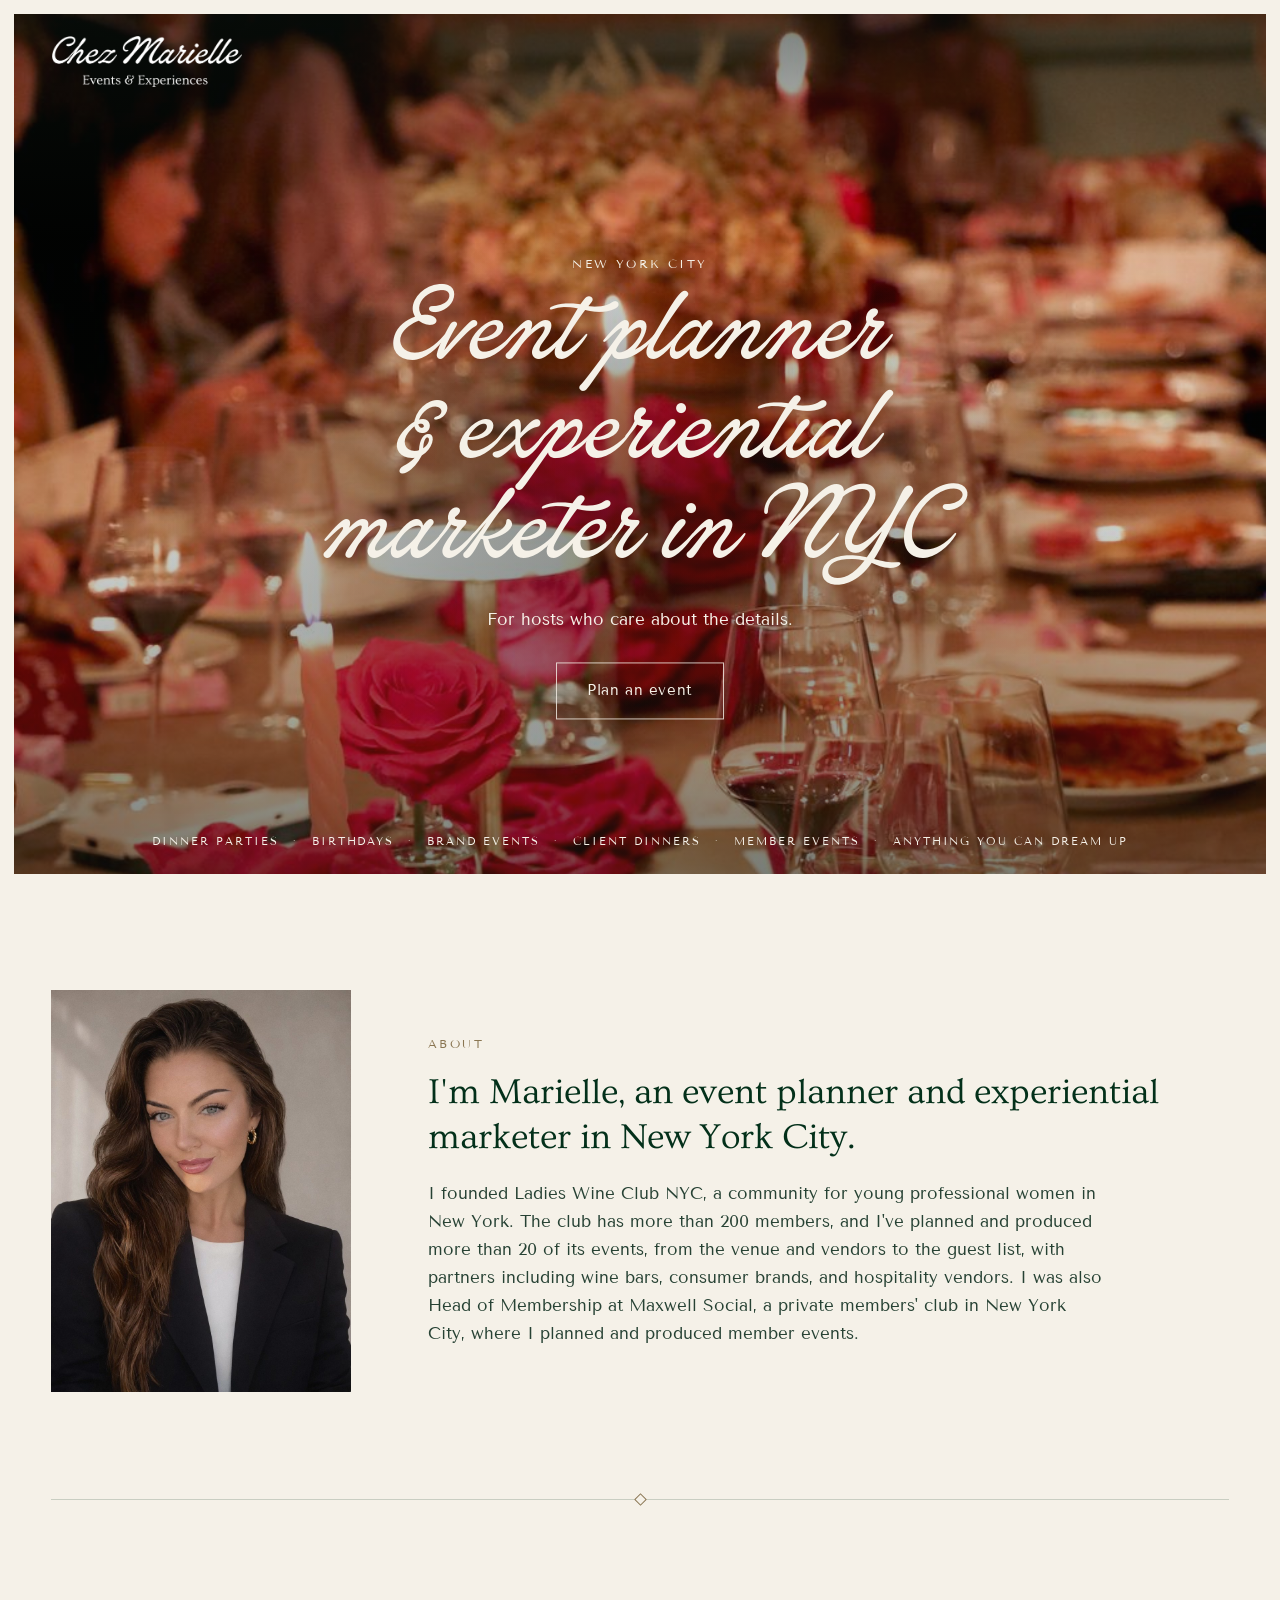
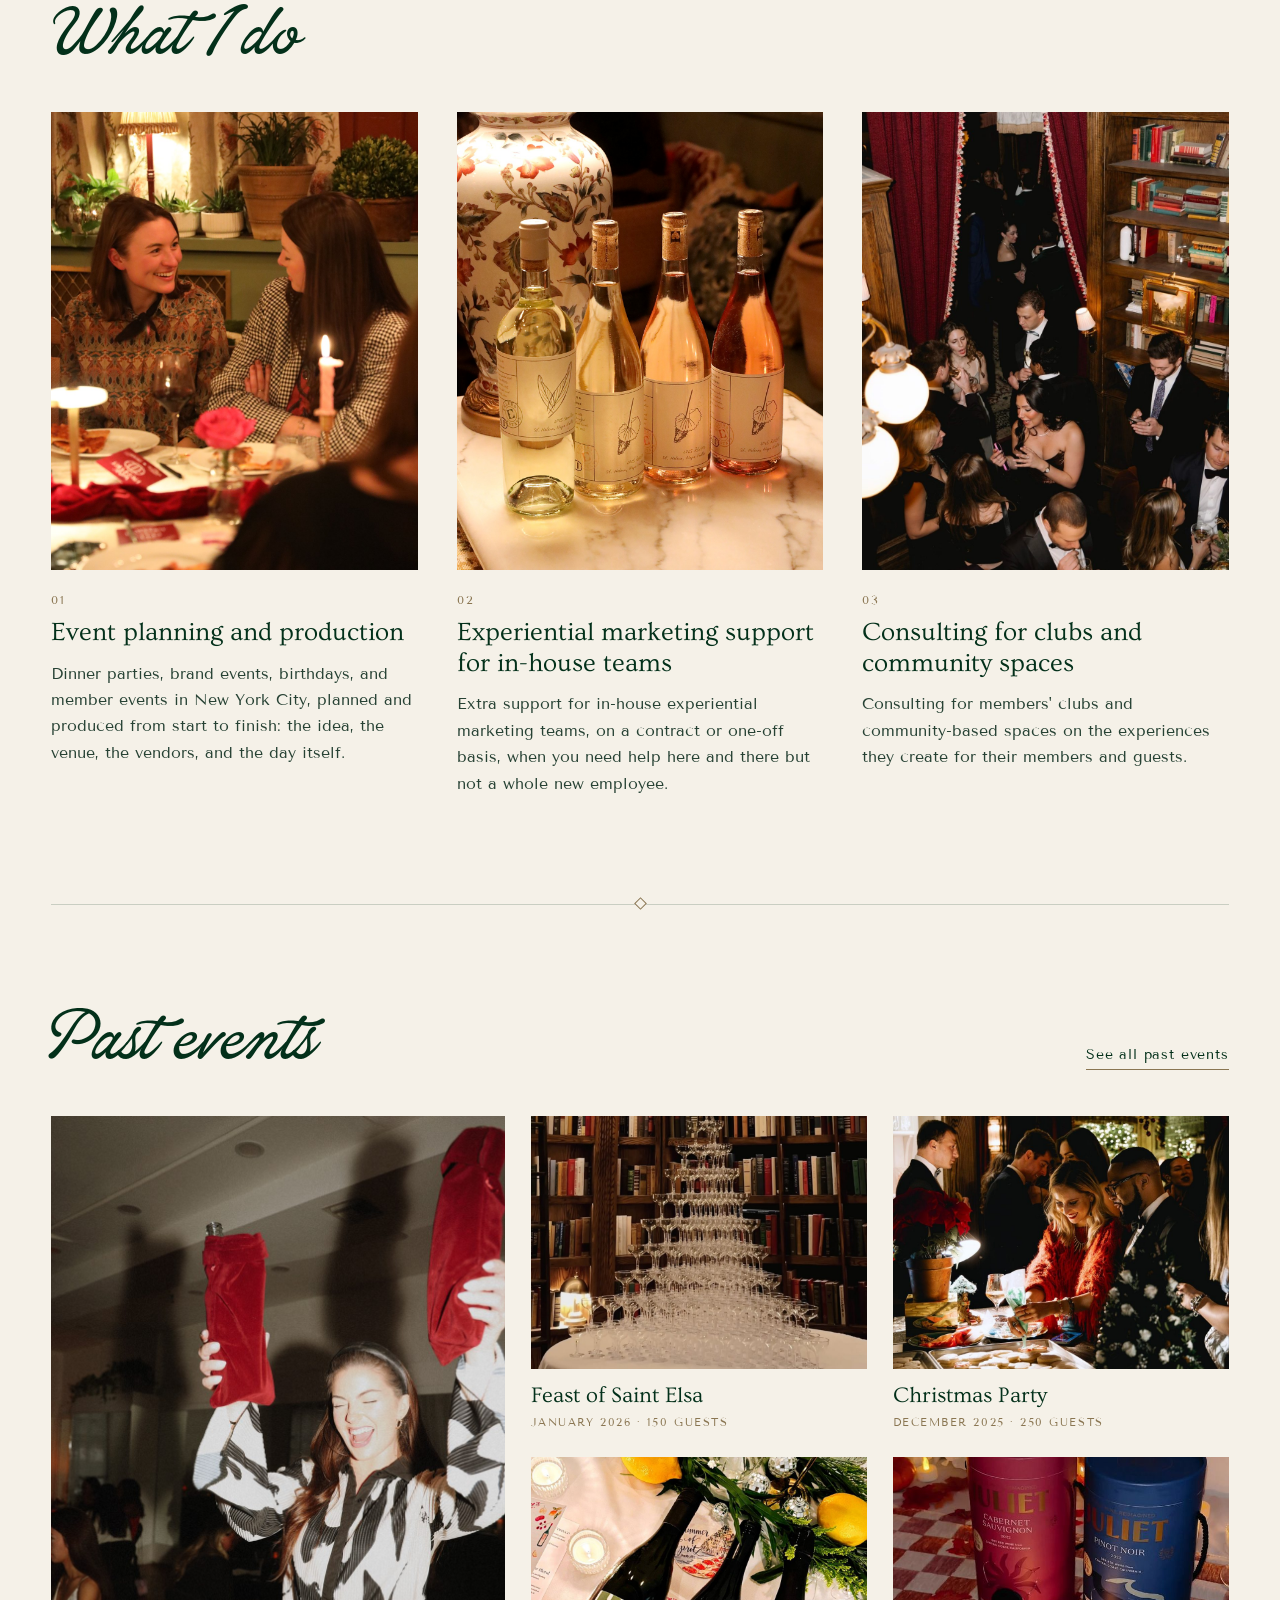
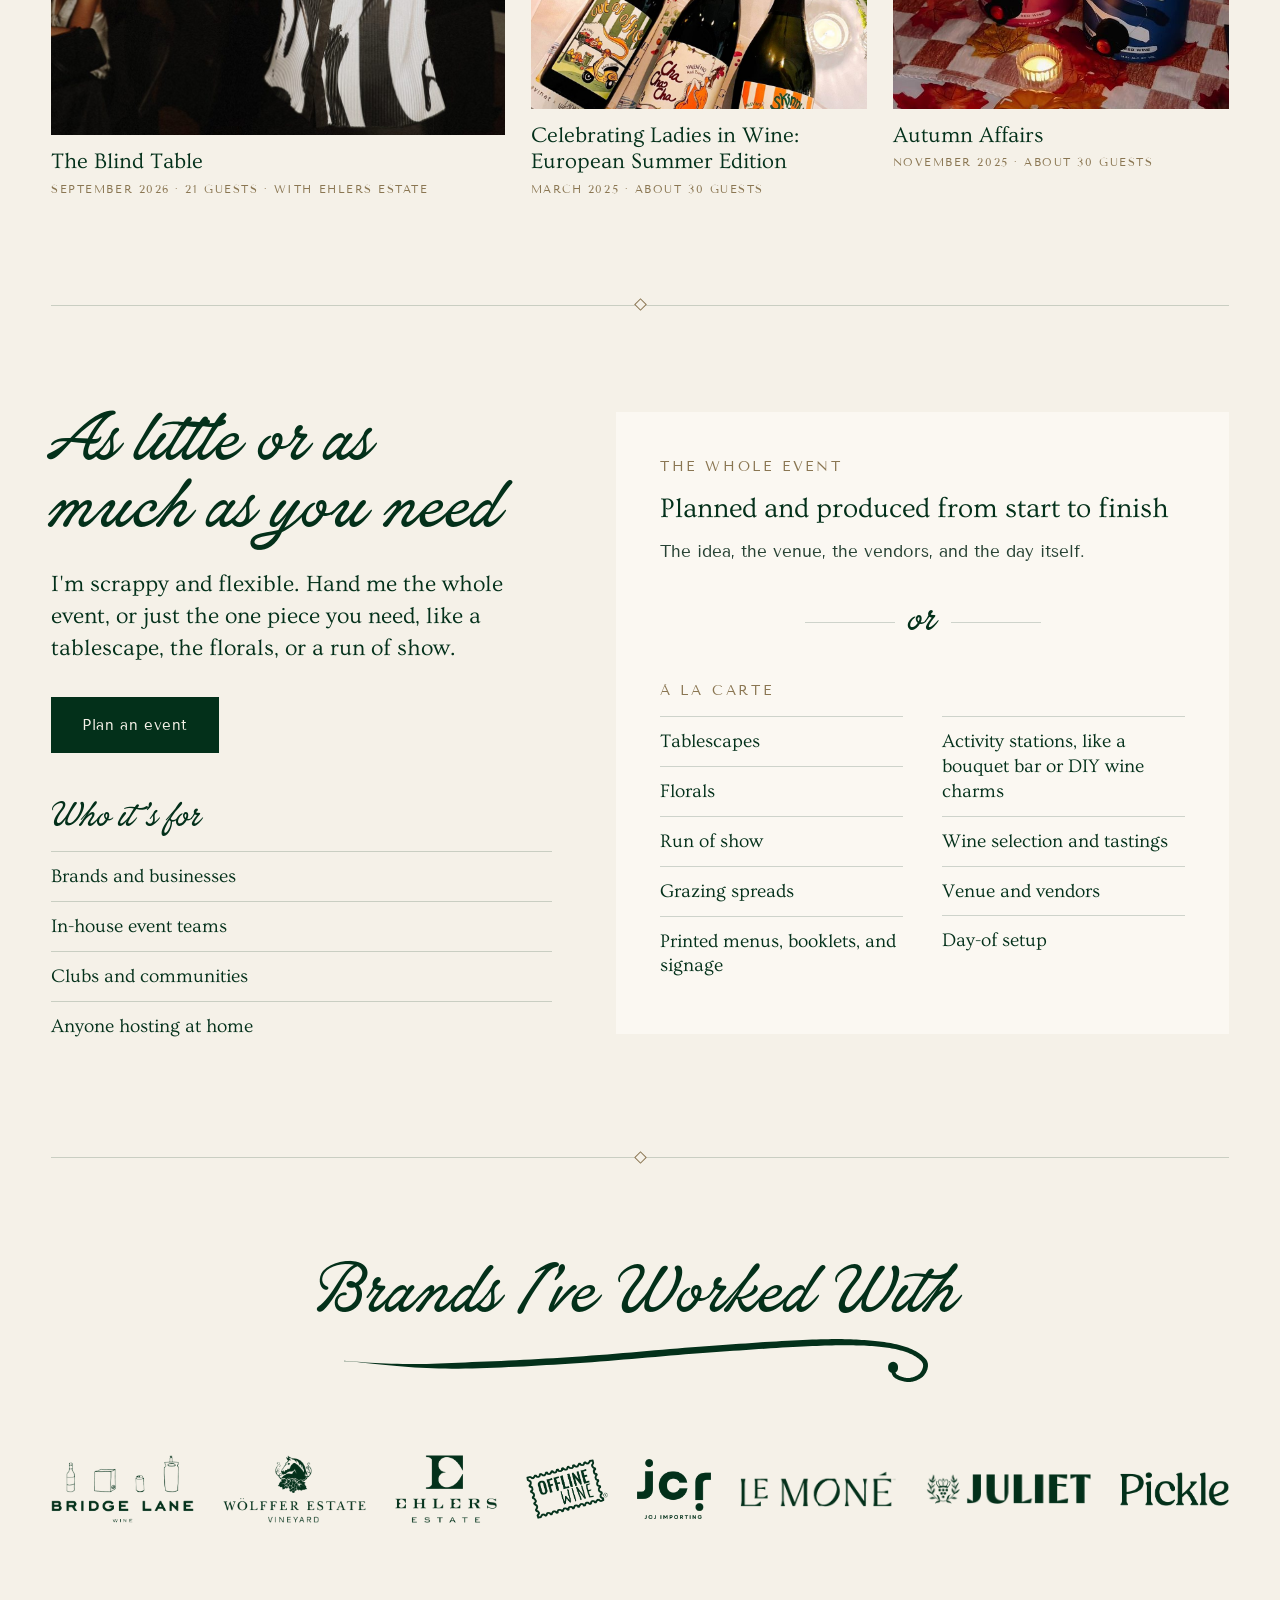
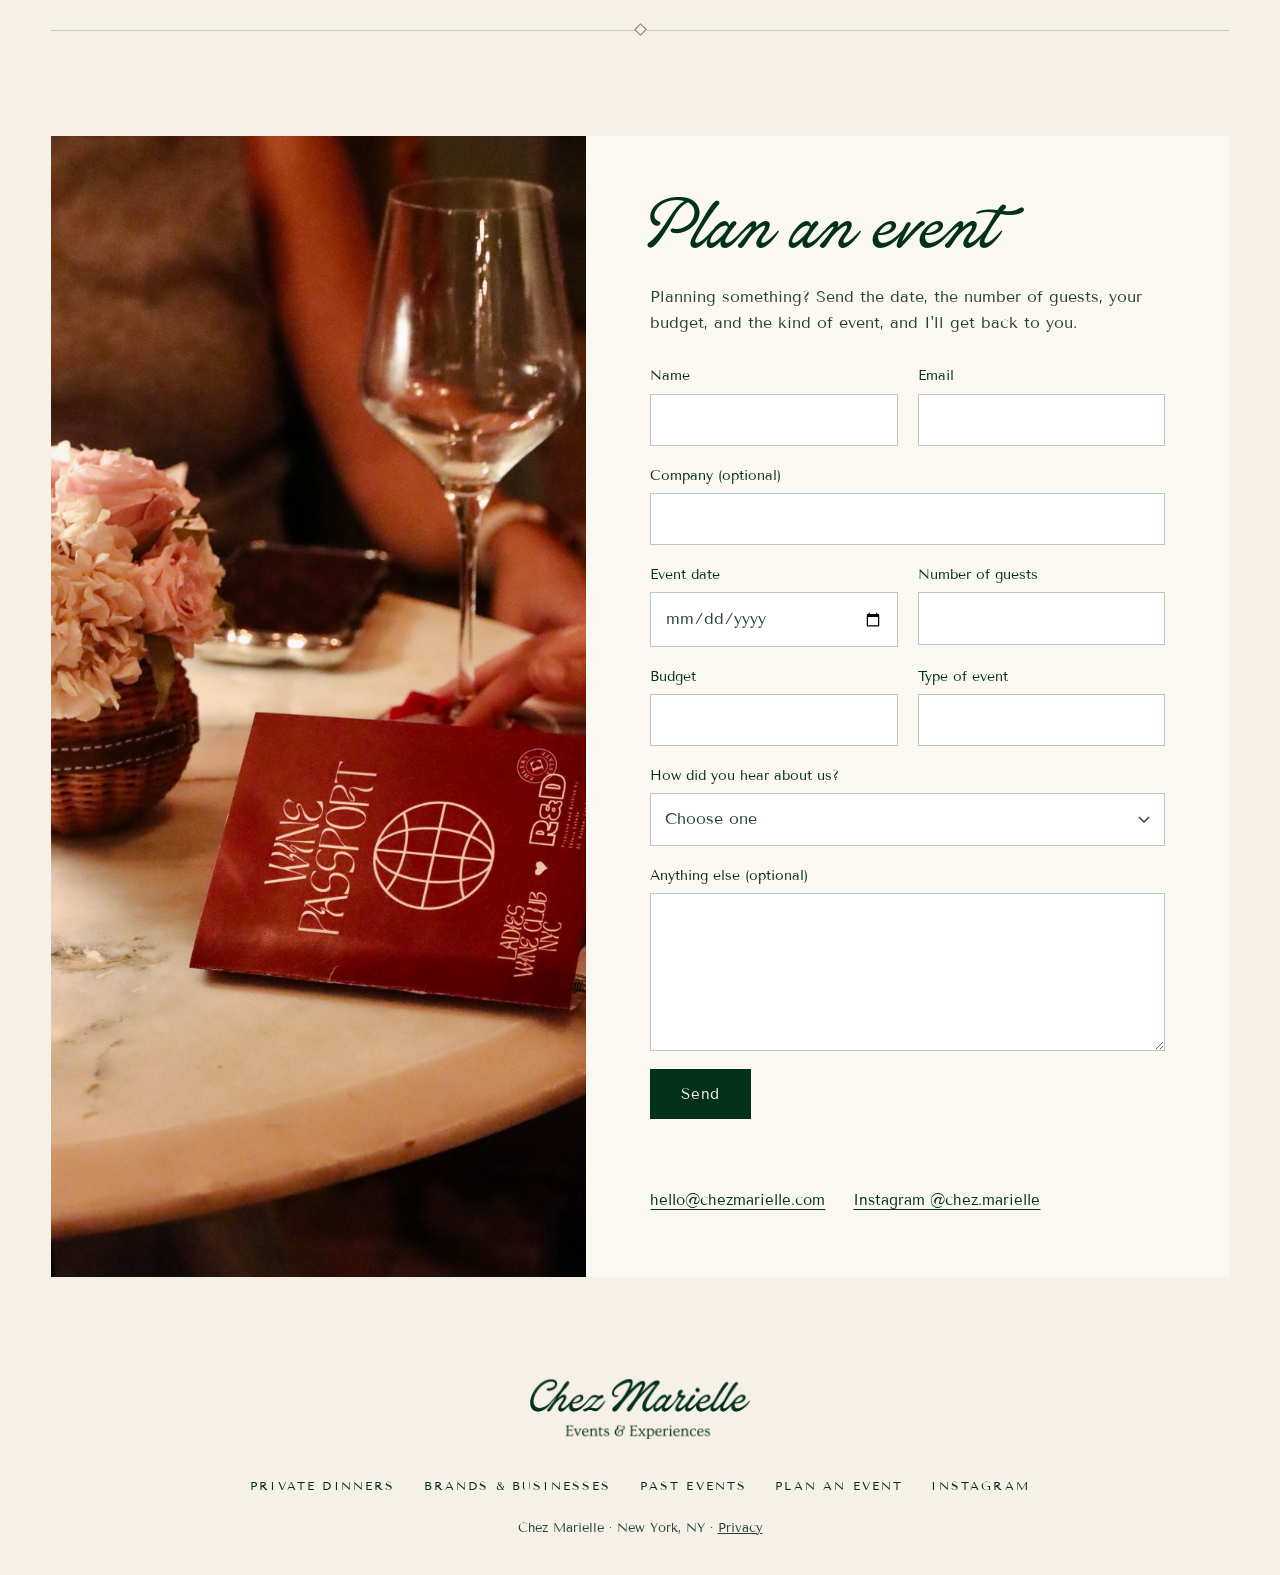
==== commit 3f8e3045: "Phone menu: links work again The dimmed page behind the open menu was sitting on top of the menu, so" ====
--- a/index.html
+++ b/index.html
@@ -30,7 +30,7 @@
   <link href="https://fonts.googleapis.com/css2?family=Ovo&family=Tenor+Sans&display=swap" rel="stylesheet">
   <link rel="preload" href="/fonts/careera-script.otf" as="font" type="font/otf" crossorigin>
   <link rel="preload" as="image" href="/images/home/roses-hero-2000.jpg" imagesrcset="/images/home/roses-hero-1400.jpg 1400w, /images/home/roses-hero-2000.jpg 2000w" imagesizes="100vw" media="(min-width: 761px)">
-  <link rel="stylesheet" href="styles.css?v=24">
+  <link rel="stylesheet" href="styles.css?v=25">
 
   <script type="application/ld+json">
   {
--- a/styles.css
+++ b/styles.css
@@ -519,6 +519,8 @@
   /* The rest of the page dims behind the open menu; tapping it closes the menu. */
   html.menu-open { overflow: hidden; }
   html.menu-open body::after { content: ""; position: fixed; inset: 0; z-index: 19; background: rgba(0, 0, 0, 0.45); }
+  /* The menu sits inside the top bar, so the bar has to rise above the dimmed page too, or taps land on the dimming instead of the links */
+  html.menu-open .bar { z-index: 20; }
 }
 
 /* Phone */
